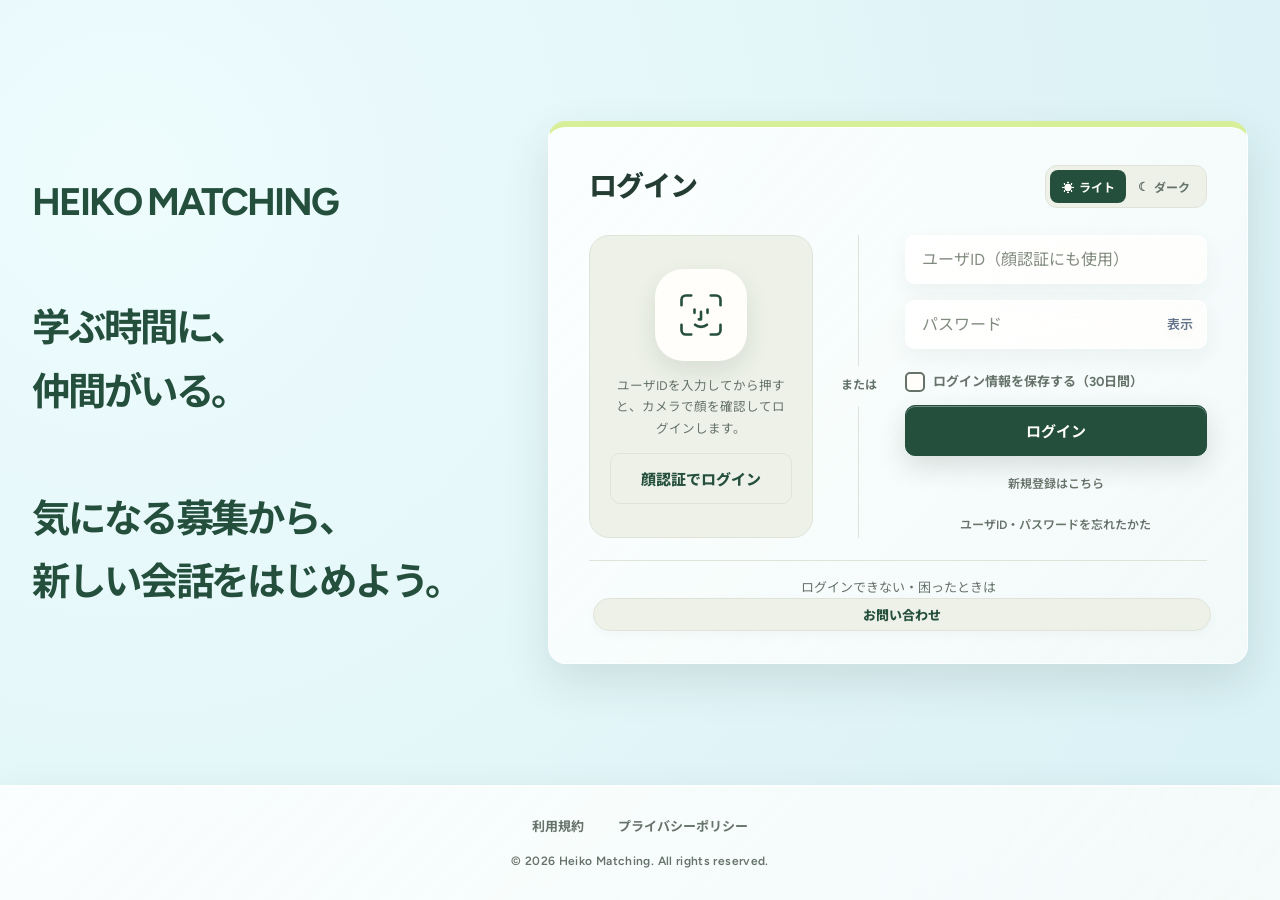
==== admin.html @ cdd0db45 "feat: チャットの返信機能、リアクションの分離、スマホのホーム2列表示" ====
<!DOCTYPE html>
<html lang="ja">

<head>
    <meta charset="UTF-8">
    <meta name="viewport" content="width=device-width, initial-scale=1.0">
    <title>管理者ダッシュボード - 平工マッチング</title>
    <link rel="icon" href="icon-192.png">
    <link rel="manifest" href="manifest.json">
    <meta name="theme-color" content="#254f3d">
    <link rel="apple-touch-icon" href="icon-192.png">

    <style>

        body {
            margin: 0;
            background: radial-gradient(circle at 10% 20%, rgba(238, 252, 253, 1) 0%, rgba(218, 241, 245, 1) 90%);
            font-family: -apple-system, BlinkMacSystemFont, "Segoe UI", Roboto, "Helvetica Neue", Arial, sans-serif;
            color: #1e293b;
            display: flex;
            flex-direction: column;
            min-height: 100vh;
            -webkit-font-smoothing: antialiased;
        }

        .navbar {
            background: rgba(255, 255, 255, 0.75);
            backdrop-filter: blur(20px);
            -webkit-backdrop-filter: blur(20px);
            padding: 14px 5%;
            display: flex;
            justify-content: space-between;
            align-items: center;
            border-bottom: 1px solid rgba(255, 255, 255, 0.6);
            box-shadow: 0 4px 30px rgba(0, 0, 0, 0.02);
            position: sticky;
            top: 0;
            z-index: 100;
        }

        .logo {
            font-size: 1.4rem;
            font-weight: 800;
            letter-spacing: -0.03em;
            background: linear-gradient(135deg, #1cbdc5 0%, #119299 100%);
            -webkit-background-clip: text;
            -webkit-text-fill-color: transparent;
            cursor: pointer;
        }

        .nav-links {
            display: flex;
            align-items: center;
            gap: 8px;
        }

        .nav-item {
            cursor: pointer;
            color: #64748b;
            font-weight: 700;
            font-size: 14px;
            padding: 8px 16px;
            text-decoration: none;
            border-radius: 8px;
            transition: all 0.2s ease;
            position: relative;
        }

        .nav-item:hover {
            background-color: rgba(28, 189, 197, 0.06);
            color: #1cbdc5;
        }

        .nav-item.active {
            color: #ef4444;
            background-color: rgba(239, 68, 68, 0.1);
        }

        .unread-badge {
            position: absolute;
            top: 2px;
            right: 4px;
            background: linear-gradient(135deg, #ef4444 0%, #dc2626 100%);
            color: #ffffff;
            font-size: 10px;
            font-weight: 800;
            padding: 2px 6px;
            border-radius: 10px;
            line-height: 1;
            box-shadow: 0 2px 6px rgba(239, 68, 68, 0.4);
            min-width: 14px;
            text-align: center;
            box-sizing: border-box;
        }

        .btn-logout {
            padding: 8px 16px;
            border-radius: 8px;
            border: none;
            background-color: #ef4444;
            color: #ffffff;
            font-weight: 700;
            font-size: 13px;
            cursor: pointer;
            box-shadow: 0 4px 12px rgba(239, 68, 68, 0.15);
            transition: all 0.2s;
        }

        .btn-logout:hover {
            opacity: 0.9;
            transform: translateY(-1px);
            box-shadow: 0 6px 16px rgba(239, 68, 68, 0.25);
        }

        .hamburger-btn {
            display: none;
            flex-direction: column;
            justify-content: space-between;
            width: 24px;
            height: 18px;
            background: transparent;
            border: none;
            cursor: pointer;
            padding: 0;
            z-index: 110;
        }

        .hamburger-btn span {
            width: 100%;
            height: 2.5px;
            background-color: #1e293b;
            border-radius: 3px;
            transition: all 0.3s cubic-bezier(0.25, 1, 0.5, 1);
        }


        .container {
            max-width: 1200px;
            margin: 30px auto;
            padding: 0 24px;
            flex: 1;
            width: 100%;
            box-sizing: border-box;
        }

        .page-title-bar {
            display: flex;
            justify-content: space-between;
            align-items: center;
            background: rgba(255, 255, 255, 0.8);
            backdrop-filter: blur(20px);
            -webkit-backdrop-filter: blur(20px);
            padding: 20px 28px;
            border-radius: 16px;
            box-shadow: 0 4px 20px rgba(0, 0, 0, 0.03);
            border: 1px solid rgba(255, 255, 255, 0.6);
            margin-bottom: 24px;
        }

        h1 {
            margin: 0;
            font-size: 1.4rem;
            color: #1e293b;
            font-weight: 800;
            display: flex;
            align-items: center;
            gap: 10px;
        }

        .btn-reload {
            background: linear-gradient(135deg, #1cbdc5 0%, #119299 100%);
            color: white;
            border: none;
            padding: 10px 20px;
            border-radius: 10px;
            font-weight: 700;
            font-size: 13.5px;
            cursor: pointer;
            transition: all 0.2s;
            box-shadow: 0 4px 12px rgba(28, 189, 197, 0.25);
        }

        .btn-reload:hover {
            transform: translateY(-1px);
            box-shadow: 0 6px 16px rgba(28, 189, 197, 0.35);
        }

        .btn-clear-chat {
            background: #fff1f2;
            color: #be123c;
            border: 1px solid #fda4af;
            padding: 10px 16px;
            border-radius: 10px;
            font-weight: 800;
            font-size: 13px;
            cursor: pointer;
            transition: all 0.2s;
        }

        .btn-clear-chat:hover {
            background: #be123c;
            color: #ffffff;
        }

        .online-summary {
            display: flex;
            align-items: center;
            gap: 10px;
            margin-left: auto;
            margin-right: 14px;
            padding: 9px 14px;
            border-radius: 12px;
            background: #ecfdf5;
            color: #166534;
        }

        .online-dot {
            width: 9px;
            height: 9px;
            border-radius: 50%;
            background: #22c55e;
            box-shadow: 0 0 0 4px rgba(34, 197, 94, 0.14);
        }

        .online-summary strong {
            font-size: 20px;
            line-height: 1;
        }

        .online-summary span {
            font-size: 12px;
            font-weight: 700;
        }

        .dashboard-grid {
            display: grid;
            grid-template-columns: 1fr 1fr;
            gap: 24px;
        }

        .panel {
            background: rgba(255, 255, 255, 0.85);
            backdrop-filter: blur(10px);
            -webkit-backdrop-filter: blur(10px);
            border-radius: 20px;
            padding: 28px;
            box-shadow: 0 10px 30px -4px rgba(0, 0, 0, 0.02);
            border: 1px solid rgba(255, 255, 255, 0.6);
            box-sizing: border-box;
        }

        .panel h2 {
            margin-top: 0;
            font-size: 1.15rem;
            font-weight: 800;
            border-bottom: 2px solid rgba(0, 0, 0, 0.05);
            padding-bottom: 12px;
            color: #1e293b;
        }

        table {
            width: 100%;
            border-collapse: collapse;
            margin-top: 12px;
            font-size: 13.5px;
        }

        th, td {
            padding: 12px 10px;
            text-align: left;
            border-bottom: 1px solid rgba(0, 0, 0, 0.05);
        }

        th {
            color: #64748b;
            font-weight: 700;
            background: rgba(248, 250, 252, 0.6);
        }

        .btn-action-delete {
            background: #ffe4e6;
            color: #e11d48;
            border: none;
            padding: 6px 12px;
            border-radius: 8px;
            font-weight: 700;
            cursor: pointer;
            transition: all 0.2s;
        }

        .btn-action-delete:hover { background: #fecdd3; }

        .btn-action-ban {
            background: #fef2f2;
            color: #dc2626;
            border: 1px solid #fca5a5;
            padding: 6px 12px;
            border-radius: 8px;
            font-weight: 700;
            cursor: pointer;
            transition: all 0.2s;
        }

        .btn-action-ban:hover { background: #dc2626; color: white; }

        .btn-action-unban {
            background: #ecfdf5;
            color: #059669;
            border: 1px solid #a7f3d0;
            padding: 6px 12px;
            border-radius: 8px;
            font-weight: 700;
            cursor: pointer;
            transition: all 0.2s;
        }

        .btn-action-unban:hover { background: #10b981; color: white; }

        .btn-action-reset {
            background: #eff6ff;
            color: #2563eb;
            border: 1px solid #bfdbfe;
            padding: 6px 12px;
            border-radius: 8px;
            font-weight: 700;
            cursor: pointer;
            transition: all 0.2s;
            margin-left: 6px;
        }

        .btn-action-reset:hover { background: #2563eb; color: white; }
        .btn-action-reset:disabled { opacity: 0.6; cursor: wait; }

        .temp-password-overlay {
            position: fixed;
            inset: 0;
            background: rgba(15, 23, 42, 0.55);
            display: none;
            align-items: center;
            justify-content: center;
            padding: 16px;
            z-index: 10000;
        }

        .temp-password-overlay.is-open { display: flex; }

        .temp-password-dialog {
            background: #fff;
            color: #1f2937;
            border-radius: 14px;
            padding: 22px;
            width: 100%;
            max-width: 420px;
            box-shadow: 0 20px 40px rgba(0, 0, 0, 0.25);
        }

        .temp-password-dialog h3 { margin: 0 0 10px; font-size: 18px; }
        .temp-password-dialog p { margin: 0 0 12px; font-size: 14px; line-height: 1.6; }

        .temp-password-value {
            display: block;
            font-family: ui-monospace, Menlo, Consolas, monospace;
            font-size: 22px;
            font-weight: 700;
            letter-spacing: 2px;
            text-align: center;
            background: #f1f5f9;
            border-radius: 10px;
            padding: 12px;
            margin: 0 0 12px;
            word-break: break-all;
            user-select: all;
        }

        .temp-password-note { font-size: 12px !important; color: #b45309; }

        .temp-password-actions { display: flex; gap: 8px; justify-content: flex-end; }

        .temp-password-actions button {
            border: 0;
            border-radius: 8px;
            padding: 8px 14px;
            font-weight: 700;
            cursor: pointer;
        }

        .temp-password-copy { background: #2563eb; color: #fff; }
        .temp-password-close { background: #e5e7eb; color: #1f2937; }

        .status-badge {
            display: inline-block;
            padding: 3px 8px;
            border-radius: 6px;
            font-size: 11px;
            font-weight: 700;
        }

        .badge-active { background: #dcfce7; color: #166534; }
        .badge-inactive { background: #fee2e2; color: #991b1b; }

        .footer {
            background-color: transparent;
            padding: 24px;
            margin-top: auto;
            width: 100%;
            box-sizing: border-box;
            text-align: center;
        }

        .copyright { color: #8e8e8e; font-size: 0.75rem; margin: 0; }

        @media screen and (max-width: 768px) {
            .dashboard-grid { grid-template-columns: 1fr; }
            .container { padding: 0 16px; margin: 16px auto; }
            .hamburger-btn { display: flex !important; }
            .page-title-bar { flex-wrap: wrap; gap: 12px; }
            .online-summary { order: 3; margin: 0; }

            .nav-links {
                position: fixed !important;
                top: 54px !important;
                left: 0 !important;
                width: 100% !important;
                background: rgba(255, 255, 255, 0.98) !important;
                box-shadow: 0 10px 30px rgba(0, 0, 0, 0.08) !important;
                flex-direction: column !important;
                padding: 24px 0 !important;
                gap: 8px !important;
                z-index: 99 !important;
                opacity: 0 !important;
                pointer-events: none !important;
                transform: translateY(-10px) !important;
                transition: transform 0.3s ease, opacity 0.3s ease !important;
            }

            .nav-links.open {
                opacity: 1 !important;
                pointer-events: auto !important;
                transform: translateY(0) !important;
            }

            .nav-item, .btn-logout {
                width: 80% !important;
                text-align: center !important;
            }

            .hamburger-btn.open span:nth-child(1) { transform: translateY(8px) rotate(45deg) !important; }
            .hamburger-btn.open span:nth-child(2) { opacity: 0 !important; transform: scale(0) !important; }
            .hamburger-btn.open span:nth-child(3) { transform: translateY(-8px) rotate(-45deg) !important; }
        }
    </style>
    <link rel="preconnect" href="https://fonts.googleapis.com">
    <link rel="preconnect" href="https://fonts.gstatic.com" crossorigin>
    <link rel="stylesheet" href="https://fonts.googleapis.com/css2?family=Figtree:wght@400..800&family=Noto+Sans+JP:wght@400..800&display=swap">
    <link rel="stylesheet" href="theme.css?v=20261127u">
    <style>
        /* 管理者ページのレイアウト（色は theme.css と既存の指定をそのまま使う） */
        [data-page="admin"] .container { max-width: 1120px; margin: 28px auto 8px; }

        [data-page="admin"] .page-title-bar {
            display: flex;
            align-items: flex-end;
            justify-content: space-between;
            flex-wrap: wrap;
            gap: 16px 24px;
            padding: 8px 0 24px;
            margin: 0;
            background: transparent;
            border: 0;
            border-radius: 0;
            box-shadow: none;
            backdrop-filter: none;
            -webkit-backdrop-filter: none;
        }

        [data-page="admin"] .page-title-text { display: flex; flex-direction: column; gap: 6px; min-width: 0; }
        [data-page="admin"] .page-title-bar h1 { font-size: 28px; line-height: 1.2; }
        [data-page="admin"] .page-subtitle { margin: 0; font-size: 13px; color: var(--ui-muted, #64748b); }

        [data-page="admin"] .page-actions {
            display: flex;
            align-items: center;
            flex-wrap: wrap;
            gap: 10px;
        }

        [data-page="admin"] .online-summary { margin: 0; padding: 8px 14px; }

        [data-page="admin"] .btn-clear-chat,
        [data-page="admin"] .btn-reload { white-space: nowrap; padding: 10px 16px; }

        [data-page="admin"] .danger-panel { border: 1px solid #fda4af !important; }
        [data-page="admin"] .danger-row {
            display: flex;
            align-items: center;
            justify-content: space-between;
            gap: 16px;
            padding-top: 14px;
        }
        [data-page="admin"] .danger-text strong { font-size: 14px; }
        [data-page="admin"] .danger-text p {
            margin: 4px 0 0;
            font-size: 12.5px;
            line-height: 1.7;
            color: var(--ui-muted, #64748b);
        }

        [data-page="admin"] .dashboard-grid { display: flex; flex-direction: column; gap: 20px; }

        [data-page="admin"] .panel { padding: 22px 24px; overflow: hidden; }

        [data-page="admin"] .panel-head {
            display: flex;
            align-items: flex-start;
            justify-content: space-between;
            gap: 12px;
            padding-bottom: 14px;
            margin-bottom: 4px;
            border-bottom: 1px solid var(--ui-line, rgba(0, 0, 0, 0.05));
        }

        [data-page="admin"] .panel-head h2 {
            margin: 0;
            padding: 0;
            border: 0;
            font-size: 1.1rem;
            line-height: 1.4;
            display: flex;
            align-items: center;
            gap: 8px;
        }

        [data-page="admin"] .panel-note { margin: 4px 0 0; font-size: 12.5px; color: var(--ui-muted, #64748b); }

        [data-page="admin"] .panel-count {
            flex-shrink: 0;
            padding: 4px 10px;
            border-radius: 999px;
            background: var(--ui-soft, #f1f5f9);
            color: var(--ui-muted, #64748b);
            font-size: 12px;
            font-weight: 700;
            white-space: nowrap;
        }

        [data-page="admin"] .table-wrap {
            overflow-x: auto;
            -webkit-overflow-scrolling: touch;
            margin: 0 -24px;
            padding: 0 24px;
        }

        [data-page="admin"] .panel table { margin-top: 0; min-width: 0; }
        [data-page="admin"] .table-users { min-width: 960px; }
        [data-page="admin"] .col-email { word-break: break-all; min-width: 180px; }
        [data-page="admin"] .col-email a { color: inherit; text-decoration: underline; text-decoration-color: var(--ui-line, #cbd5e1); }
        [data-page="admin"] .cell-muted { color: var(--ui-muted, #64748b); }
        [data-page="admin"] .badge-pending { background: #fef3c7; color: #92400e; }
        [data-page="admin"] .table-posts { min-width: 520px; }
        [data-page="admin"] .table-reports { min-width: 720px; }

        [data-page="admin"] th {
            padding: 10px 12px;
            font-size: 12px;
            letter-spacing: 0.02em;
            white-space: nowrap;
        }

        [data-page="admin"] th:first-child { border-top-left-radius: 8px; border-bottom-left-radius: 8px; }
        [data-page="admin"] th:last-child { border-top-right-radius: 8px; border-bottom-right-radius: 8px; }

        [data-page="admin"] td { padding: 12px; vertical-align: middle; line-height: 1.55; }
        [data-page="admin"] tbody tr:last-child td { border-bottom: 0; }

        [data-page="admin"] .col-nowrap { white-space: nowrap; }
        [data-page="admin"] .col-action { width: 1%; white-space: nowrap; }
        [data-page="admin"] .col-content { min-width: 240px; white-space: pre-wrap; word-break: break-word; }

        [data-page="admin"] .row-actions { display: flex; flex-wrap: nowrap; gap: 6px; }
        [data-page="admin"] .row-actions button,
        [data-page="admin"] .btn-action-delete { white-space: nowrap; font-size: 12.5px; }
        [data-page="admin"] .btn-action-reset { margin-left: 0; }
        [data-page="admin"] .row-actions .btn-action-ban,
        [data-page="admin"] .row-actions .btn-action-unban { min-width: 92px; text-align: center; }

        [data-page="admin"] .status-badge { white-space: nowrap; }

        [data-page="admin"] .cell-sub {
            display: block;
            margin-top: 2px;
            font-size: 12px;
            color: var(--ui-muted, #64748b);
        }

        [data-page="admin"] .empty-row td {
            padding: 28px 12px;
            text-align: center;
            color: var(--ui-muted, #64748b);
        }

        [data-page="admin"] .report-status-cell select {
            padding: 6px 28px 6px 10px;
            border-radius: 8px;
            border: 1px solid var(--ui-line, #e2e8f0);
            background-color: var(--ui-paper, #fff);
            color: inherit;
            font: inherit;
            font-size: 12.5px;
            font-weight: 700;
            cursor: pointer;
        }

        /* 学校行事 */
        [data-page="admin"] .se-upload { display: grid; gap: 12px; padding: 16px 0 6px; }
        [data-page="admin"] .se-file { display: flex; align-items: center; gap: 12px; padding: 16px; border: 2px dashed var(--ui-line, #cbd5e1); border-radius: 14px; cursor: pointer; transition: border-color .2s, background-color .2s; }
        [data-page="admin"] .se-file:hover, [data-page="admin"] .se-file.is-dragover { border-color: #1cbdc5; background: var(--ui-soft, #f1f5f9); }
        [data-page="admin"] .se-file input { position: absolute; width: 1px; height: 1px; opacity: 0; pointer-events: none; }
        [data-page="admin"] .se-file:focus-within { outline: 3px solid rgba(28, 189, 197, .45); outline-offset: 2px; }
        [data-page="admin"] .se-file-icon { font-size: 26px; }
        [data-page="admin"] .se-file strong { display: block; font-size: 14px; word-break: break-all; }
        [data-page="admin"] .se-file small { display: block; margin-top: 2px; font-size: 12px; color: var(--ui-muted, #64748b); }
        [data-page="admin"] .se-upload-actions, [data-page="admin"] .se-preview-actions { display: flex; flex-wrap: wrap; align-items: center; gap: 10px; }
        [data-page="admin"] .se-year { display: inline-flex; align-items: center; gap: 6px; font-size: 13px; font-weight: 700; }
        [data-page="admin"] .se-year select, [data-page="admin"] .table-school-events input, [data-page="admin"] .table-school-events select {
            padding: 7px 10px; border-radius: 8px; border: 1px solid var(--ui-line, #e2e8f0); background: var(--ui-paper, #fff); color: inherit; font: inherit; font-size: 13px;
        }
        [data-page="admin"] .table-school-events input[type="text"] { width: 100%; min-width: 200px; }
        [data-page="admin"] .table-school-events { min-width: 640px; }
        [data-page="admin"] .se-sub-button { padding: 9px 14px; border-radius: 10px; border: 1px solid var(--ui-line, #e2e8f0); background: var(--ui-paper, #fff); color: inherit; font: inherit; font-size: 13px; font-weight: 700; cursor: pointer; }
        [data-page="admin"] .se-sub-button:hover { border-color: #1cbdc5; }
        [data-page="admin"] .btn-reload:disabled { opacity: .5; cursor: not-allowed; box-shadow: none; }
        [data-page="admin"] .se-status { margin: 0; font-size: 13px; font-weight: 700; color: var(--ui-muted, #64748b); }
        [data-page="admin"] .se-status.is-error { color: #e11d48; }
        [data-page="admin"] .se-preview { margin-top: 12px; padding-top: 14px; border-top: 1px solid var(--ui-line, #e2e8f0); display: grid; gap: 12px; }
        [data-page="admin"] .se-preview-head { display: grid; gap: 4px; }
        [data-page="admin"] .se-preview-note { font-size: 12.5px; color: #b45309; font-weight: 700; }
        [data-page="admin"] .se-replace { display: inline-flex; align-items: center; gap: 6px; font-size: 13px; margin-right: auto; }
        [data-page="admin"] .se-registered { margin-top: 16px; }
        [data-page="admin"] .se-registered summary { cursor: pointer; font-weight: 700; font-size: 13.5px; padding: 8px 0; }
        [data-page="admin"] .se-calendar { display: flex; align-items: center; justify-content: space-between; gap: 12px; margin-top: 16px; padding: 14px 16px; border-radius: 14px; background: var(--ui-soft, #f1f5f9); flex-wrap: wrap; }
        [data-page="admin"] .se-calendar-text { display: grid; gap: 2px; font-size: 13px; }
        [data-page="admin"] .se-calendar-text span { color: var(--ui-muted, #64748b); font-size: 12.5px; }
        [data-page="admin"] .se-registered-actions { display: flex; align-items: center; gap: 10px; flex-wrap: wrap; margin-top: 12px; }
        [data-page="admin"] .se-row-warn td { background: rgba(245, 158, 11, .12); }
        [data-page="admin"] .se-warn-text { display: block; margin-top: 4px; font-size: 11.5px; font-weight: 800; color: #b45309; white-space: nowrap; }
        [data-page="admin"] .se-type { display: inline-block; padding: 2px 8px; border-radius: 999px; font-size: 11.5px; font-weight: 800; white-space: nowrap; background: var(--ui-soft, #f1f5f9); }

        @media screen and (max-width: 768px) {
            [data-page="admin"] .container { margin-top: 16px; }
            [data-page="admin"] .page-title-bar { align-items: stretch; padding-bottom: 18px; }
            [data-page="admin"] .page-title-bar h1 { font-size: 23px; }
            [data-page="admin"] .page-actions { width: 100%; }
            [data-page="admin"] .online-summary { order: 0; }
            [data-page="admin"] .page-actions .btn-reload { flex: 1 1 0; }
            [data-page="admin"] .danger-row { flex-direction: column; align-items: stretch; }
            [data-page="admin"] .page-actions .online-summary { flex: 1 1 100%; justify-content: center; }
            [data-page="admin"] .panel { padding: 18px 16px; }
            [data-page="admin"] .table-wrap { margin: 0 -16px; padding: 0 16px; }
        }
    </style>
    <script src="ui.js?v=20261127u"></script>
    <script src="online.js?v=20260917b" defer></script>
</head>

<body data-page="admin">

    <header class="navbar">
        <div class="logo" onclick="location.href='main.html'">平工マッチング</div>

        <button class="hamburger-btn" id="hud-menu-btn" type="button" onclick="toggleMenu()" aria-label="メニューを開く" aria-controls="nav-links" aria-expanded="false">
            <span></span>
            <span></span>
            <span></span>
        </button>

        <nav class="nav-links" id="nav-links">
            <a class="nav-item" href="main.html?guide=1">使い方</a>
            <a class="nav-item nav-external" href="https://docs.google.com/forms/d/e/1FAIpQLSft5k1kroOLIzgbv5YArbYzkpBQfPG4CWsJsqjOE9YvUSK3gA/viewform?usp=header" target="_blank" rel="noopener">意見箱<span class="sr-only">（Googleフォームが新しいタブで開きます）</span></a>
            <a class="nav-item" href="main.html?tab=recruit">募集投稿</a>
            <a class="nav-item" href="main.html?tab=search">ユーザーを探す</a>
            <a href="messages.html" class="nav-item">
                メッセージ
                <span id="unread-badge" class="unread-badge" style="display: none;">0</span>
            </a>
            <a class="nav-item" href="events.html">学校行事</a>
            <a href="ai-study.html" class="nav-item">AI学習相談</a>
            <a href="junior-meister.html" class="nav-item">JM計算</a>
            <a class="nav-item active" id="nav-admin-btn" href="admin.html" aria-current="page" style="color:#dc2626;">管理者</a>
            <a href="profile.html" class="nav-item">マイページ</a>
            <button type="button" class="btn-logout" onclick="logout(); return false;">ログアウト</button>
        </nav>
    </header>

    <main class="container">
        <div class="page-title-bar">
            <div class="page-title-text">
                <h1>🛡️ 管理者ダッシュボード</h1>
                <p class="page-subtitle">ユーザー・募集投稿・通報をまとめて管理できます</p>
            </div>
            <div class="page-actions">
                <div class="online-summary" aria-live="polite" title="90秒以内に操作した利用者を表示しています">
                    <span class="online-dot" aria-hidden="true"></span>
                    <span>オンライン</span>
                    <strong id="online-user-count">--</strong>
                    <span>人</span>
                </div>
                <button class="btn-reload" type="button" onclick="loadOverview()">データを更新</button>
            </div>
        </div>

        <div class="dashboard-grid">

            <section class="panel">
                <div class="panel-head">
                    <div>
                        <h2>👥 ユーザー管理</h2>
                        <p class="panel-note">ユーザーIDを押すと、そのユーザーとして代理ログインできます</p>
                    </div>
                    <span class="panel-count" id="user-count">--</span>
                </div>
                <div class="table-wrap">
                    <table class="table-users">
                        <thead>
                            <tr>
                                <th>ユーザーID</th>
                                <th>表示名</th>
                                <th>メールアドレス</th>
                                <th>学年</th>
                                <th>学科</th>
                                <th>認証状況</th>
                                <th class="col-action">操作</th>
                            </tr>
                        </thead>
                        <tbody id="user-table-body" data-skeleton="rows" data-count="4" data-columns="7"></tbody>
                    </table>
                </div>
            </section>


            <section class="panel">
                <div class="panel-head">
                    <div>
                        <h2>📢 募集投稿</h2>
                        <p class="panel-note">不適切な投稿は強制削除できます</p>
                    </div>
                    <span class="panel-count" id="post-count">--</span>
                </div>
                <div class="table-wrap">
                    <table class="table-posts">
                        <thead>
                            <tr>
                                <th>投稿者</th>
                                <th>内容</th>
                                <th class="col-action">操作</th>
                            </tr>
                        </thead>
                        <tbody id="post-table-body" data-skeleton="rows" data-count="3" data-columns="3"></tbody>
                    </table>
                </div>
            </section>


            <section class="panel">
                <div class="panel-head">
                    <div>
                        <h2>🚨 通報</h2>
                        <p class="panel-note">対応状況を変更すると、管理者メモを残せます</p>
                    </div>
                    <span class="panel-count" id="report-count">--</span>
                </div>
                <div class="table-wrap">
                    <table class="table-reports">
                        <thead>
                            <tr>
                                <th>日時</th>
                                <th>対象</th>
                                <th>理由</th>
                                <th>内容</th>
                                <th class="col-action">対応</th>
                            </tr>
                        </thead>
                        <tbody id="report-table-body" data-skeleton="rows" data-count="3" data-columns="5"></tbody>
                    </table>
                </div>
            </section>

            <section class="panel" aria-labelledby="contact-title">
                <div class="panel-head">
                    <div>
                        <h2 id="contact-title">✉️ お問い合わせ</h2>
                        <p class="panel-note">ログイン画面のお問い合わせフォームから届いた内容です。返信はメールアドレス宛にしてください。</p>
                    </div>
                    <span class="panel-count" id="contact-count">--</span>
                </div>
                <div class="table-wrap">
                    <table class="table-reports">
                        <thead>
                            <tr>
                                <th>日時</th>
                                <th>種類</th>
                                <th>送信者</th>
                                <th>内容</th>
                                <th class="col-action">対応</th>
                            </tr>
                        </thead>
                        <tbody id="contact-table-body" data-skeleton="rows" data-count="2" data-columns="5"></tbody>
                    </table>
                </div>
            </section>

            <section class="panel" aria-labelledby="school-events-title">
                <div class="panel-head">
                    <div>
                        <h2 id="school-events-title">📅 学校行事</h2>
                        <p class="panel-note">予定表のPDFや写真をAIで読み取り、内容を確認してから保存します。保存した行事は全員のカレンダーとホーム画面に表示されます。</p>
                    </div>
                    <span class="panel-count" id="school-event-count">--</span>
                </div>

                <div class="se-calendar" aria-live="polite">
                    <div class="se-calendar-text">
                        <strong>Googleカレンダーから自動取り込み</strong>
                        <span id="se-calendar-status">状態を確認中...</span>
                    </div>
                    <button class="se-sub-button" id="se-calendar-sync" type="button" onclick="syncSchoolCalendar()">今すぐ取り込む</button>
                </div>

                <div class="se-upload">
                    <label class="se-file" for="se-file-input">
                        <input id="se-file-input" type="file" accept="application/pdf,image/jpeg,image/png,image/webp,image/heic,image/heif">
                        <span class="se-file-icon" aria-hidden="true">📄</span>
                        <span><strong id="se-file-name">予定表のPDF・写真を選ぶ</strong><small>PDF・JPEG・PNG・WebP・HEIC（15MBまで）</small></span>
                    </label>
                    <div class="se-upload-actions">
                        <label class="se-year">年度
                            <select id="se-start-year"></select>
                        </label>
                        <button class="btn-reload" id="se-extract-button" type="button" onclick="extractSchoolEvents()" disabled>AIで読み取る</button>
                        <button class="se-sub-button" type="button" onclick="loadBundledSchoolEvents()">令和8年度の年間行事計画を読み込む</button>
                        <button class="se-sub-button" type="button" onclick="startManualSchoolEvents()">手入力で追加する</button>
                    </div>
                    <p class="se-status" id="se-status" aria-live="polite"></p>
                </div>

                <div class="se-preview" id="se-preview" hidden>
                    <div class="se-preview-head">
                        <strong>読み取り結果の確認 <span id="se-preview-count"></span></strong>
                        <span class="se-preview-note">AIは読み間違えることがあります。日付と行事名を元の予定表と見比べてから保存してください。</span>
                    </div>
                    <div class="table-wrap">
                        <table class="table-school-events">
                            <thead>
                                <tr><th>開始日</th><th>終了日（期間のとき）</th><th>行事名</th><th>種類</th><th class="col-action">操作</th></tr>
                            </thead>
                            <tbody id="se-preview-body"></tbody>
                        </table>
                    </div>
                    <div class="se-preview-actions">
                        <button class="se-sub-button" type="button" onclick="addSchoolEventRow()">＋ 行を追加</button>
                        <label class="se-replace"><input type="checkbox" id="se-replace" checked> <span id="se-replace-label">この期間に登録済みの行事を置き換える</span></label>
                        <button class="se-sub-button" type="button" onclick="cancelSchoolEventPreview()">やめる</button>
                        <button class="btn-reload" id="se-save-button" type="button" onclick="saveSchoolEvents()">確認して保存する</button>
                    </div>
                </div>

                <details class="se-registered" id="se-registered">
                    <summary>登録済みの行事を見る</summary>
                    <div class="table-wrap">
                        <table class="table-school-events">
                            <thead><tr><th>日付</th><th>行事名</th><th>種類</th><th>取得元</th><th class="col-action">操作</th></tr></thead>
                            <tbody id="se-registered-body" data-skeleton="rows" data-count="3" data-columns="5"></tbody>
                        </table>
                    </div>
                    <div class="se-registered-actions">
                        <button class="btn-action-delete" type="button" onclick="deleteAdminSchoolEvents()">管理者が登録した行事をすべて削除</button>
                        <span class="panel-note">PDFや手入力で登録した行事だけを消します。Googleカレンダーから取り込んだ行事は残ります。</span>
                    </div>
                </details>
            </section>

            <!-- 取り返しのつかない操作は、日常的に押すボタンと離してページの最後に置く -->
            <section class="panel danger-panel" aria-labelledby="danger-title">
                <div class="panel-head">
                    <div>
                        <h2 id="danger-title">⚠️ 危険な操作</h2>
                        <p class="panel-note">ここにある操作は元に戻せません。実行前に内容をよく確認してください。</p>
                    </div>
                </div>
                <div class="danger-row">
                    <div class="danger-text">
                        <strong>全チャット履歴を消去</strong>
                        <p>全ユーザーのチャット本体・非表示履歴・Firebase のチャットデータを削除します。chat-copy シートのバックアップは残ります。</p>
                    </div>
                    <button class="btn-clear-chat" type="button" onclick="clearAllChatHistory()">全チャット履歴を消去</button>
                </div>
            </section>
        </div>
    </main>

    <footer class="footer">
        <div class="footer-container">
            <div class="footer-links">
                <a href="terms.html">利用規約</a>
                <a href="privacy.html">プライバシーポリシー</a>
            </div>
            <p class="copyright">&copy; 2026 Heiko Matching. All rights reserved.</p>
        </div>
    </footer>

    <script>
        const GAS_URL = "https://script.google.com/macros/s/AKfycbyQgkizdGw9MiZjxtlxAHpfMXw5ehLfj9HkzDcR9YLRo1Cm11kfEp4cWYqnNBdDR96w/exec";
        const ADMIN_ID = "admin";

        const currentEmail = localStorage.getItem("userEmail");
        const currentUserId = localStorage.getItem("userId") || currentEmail;
        const isImpersonating = localStorage.getItem("isImpersonating");
        let adminToken = localStorage.getItem("adminToken") || "";
        const sessionToken = localStorage.getItem("sessionToken") || "";
        let overviewLoading = false;
        let adminAccessDenied = false;
        let reportsRequest = null;
        let unreadPollTimer = null;
        let overviewPollTimer = null;

        async function postGas(payload, timeoutMs = 12000) {
            const controller = new AbortController();
            const timeoutId = setTimeout(() => controller.abort(), timeoutMs);
            try {
                const res = await fetch(GAS_URL, {
                    method: "POST",
                    body: JSON.stringify(payload),
                    signal: controller.signal
                });
                if (!res.ok) throw new Error(`HTTP ${res.status}`);
                const result = await res.json();
                if (payload.adminToken && payload.mode !== "refreshAdminToken" && result.status === "error" && /管理者権限がありません/.test(String(result.message || "")) && sessionToken) {
                    const renewed = await postGas({ mode: "refreshAdminToken", userId: currentUserId, sessionToken: sessionToken }, timeoutMs);
                    if (renewed.status === "success" && renewed.message && renewed.message.adminToken) {
                        adminToken = renewed.message.adminToken;
                        localStorage.setItem("adminToken", adminToken);
                        return await postGas({ ...payload, adminToken: adminToken }, timeoutMs);
                    }
                }
                return result;
            } finally {
                clearTimeout(timeoutId);
            }
        }

        if (isImpersonating === "true") {
            localStorage.setItem("userEmail", ADMIN_ID);
            localStorage.setItem("userId", ADMIN_ID);
            localStorage.setItem("userName", "管理者");
            localStorage.setItem("sessionToken", localStorage.getItem("adminSessionToken") || "");
            localStorage.removeItem("adminSessionToken");
            localStorage.removeItem("isImpersonating");
        }
        if ((currentUserId !== ADMIN_ID && currentEmail !== ADMIN_ID && isImpersonating !== "true") || !adminToken) {
            adminAccessDenied = true;
            alert("管理者権限が必要です。");
            window.location.replace(currentEmail ? "main.html" : "index.html");
        }

        function toggleMenu() {
            document.getElementById("hud-menu-btn").classList.toggle("open");
            document.getElementById("nav-links").classList.toggle("open");
        }

        // 未読の数と新着の知らせは notify.js がまとめて行う
        async function updateUnreadBadge() {
            if (window.HeikoNotify) await window.HeikoNotify.refresh();
        }

        async function loadOverview(silent = false) {
            if (overviewLoading) return;
            overviewLoading = true;

            const userBody = document.getElementById("user-table-body");
            const postBody = document.getElementById("post-table-body");

            if (!silent) {
                userBody.innerHTML = heikoSkeleton.rows(4, 7);
                postBody.innerHTML = heikoSkeleton.rows(3, 3);
            }

            try {
                const result = await postGas({ mode: "adminGetOverview", adminId: ADMIN_ID, adminToken: adminToken });
                if (result.status === "success") {
                    renderUsers(result.message.users);
                    renderPosts(result.message.posts);
                    updateOnlineCount(result.message.onlineCount);
                    await loadReports(silent);
                    loadContacts();
                } else if (!silent) {
                    alert("取得失敗: " + result.message);
                }
            } catch (e) {
                if (!silent) alert("通信エラーが発生しました");
            } finally {
                overviewLoading = false;
            }
        }

        function updateOnlineCount(count) {
            const countEl = document.getElementById("online-user-count");
            if (countEl) countEl.innerText = Number.isFinite(Number(count)) ? Number(count) : 0;
        }

        function renderUsers(users) {
            const userBody = document.getElementById("user-table-body");
            userBody.innerHTML = "";

            setPanelCount("user-count", `${users.length}人`);
            if (users.length === 0) {
                userBody.innerHTML = `<tr class="empty-row"><td colspan="7">ユーザーがいません</td></tr>`;
                return;
            }

            users.forEach(u => {
                const tr = document.createElement("tr");
                const idCell = document.createElement("td");
                idCell.className = "col-nowrap";
                const idButton = document.createElement("button");
                idButton.type = "button";
                idButton.style.cssText = "border:0;background:none;padding:0;color:#1cbdc5;cursor:pointer;text-decoration:underline;font:inherit;font-weight:700;";
                idButton.title = "このユーザーとして代理ログインする";
                idButton.textContent = `${u.userId} 🔗`;
                idButton.addEventListener("click", () => impersonateUser(u.userId, u.name));
                idCell.appendChild(idButton);

                const nameCell = document.createElement("td");
                nameCell.className = "col-nowrap";
                nameCell.textContent = u.name;

                const emailCell = document.createElement("td");
                emailCell.className = "col-email";
                if (u.email) {
                    const mail = document.createElement("a");
                    mail.href = `mailto:${u.email}`;
                    mail.textContent = u.email;
                    emailCell.appendChild(mail);
                } else {
                    emailCell.textContent = "未登録";
                    emailCell.classList.add("cell-muted");
                }

                const gradeCell = document.createElement("td");
                gradeCell.className = "col-nowrap" + (u.grade ? "" : " cell-muted");
                gradeCell.textContent = u.grade || "未設定";

                const deptCell = document.createElement("td");
                deptCell.className = "col-nowrap" + (u.dept ? "" : " cell-muted");
                deptCell.textContent = u.dept || "未設定";

                // 認証済み／メール認証待ち／凍結（BAN）を分けて表示する
                const statusCell = document.createElement("td");
                statusCell.className = "col-nowrap";
                const statusBadge = document.createElement("span");
                const statusLabel = u.isVerified ? "認証済み" : (u.verificationPending ? "メール未認証" : "凍結中");
                statusBadge.className = `status-badge ${u.isVerified ? "badge-active" : (u.verificationPending ? "badge-pending" : "badge-inactive")}`;
                statusBadge.textContent = statusLabel;
                statusCell.appendChild(statusBadge);

                const actionCell = document.createElement("td");
                actionCell.className = "col-action";
                if (u.userId === ADMIN_ID) {
                    actionCell.textContent = "-";
                } else {
                    const actionButton = document.createElement("button");
                    actionButton.className = u.isVerified ? "btn-action-ban" : "btn-action-unban";
                    actionButton.textContent = u.isVerified ? "BAN (凍結)" : "BAN 解除";
                    actionButton.addEventListener("click", () => toggleBanUser(u.userId, u.isVerified));
                    const resetButton = document.createElement("button");
                    resetButton.type = "button";
                    resetButton.className = "btn-action-reset";
                    resetButton.textContent = "パスワード再設定";
                    resetButton.addEventListener("click", () => resetUserPassword(u.userId, resetButton));
                    const actions = document.createElement("div");
                    actions.className = "row-actions";
                    actions.append(actionButton, resetButton);
                    actionCell.appendChild(actions);
                }

                tr.append(idCell, nameCell, emailCell, gradeCell, deptCell, statusCell, actionCell);
                userBody.appendChild(tr);
            });
        }

        async function impersonateUser(targetUserId, targetUserName) {
            if (!confirm(`ユーザー [ ${targetUserId} (${targetUserName}) ] として代理ログインしますか？`)) return;

            try {
                const result = await postGas({ mode: "getUserProfile", userId: targetUserId, adminId: ADMIN_ID, adminToken: adminToken });
                if (result.status !== "success" || !result.message) {
                    alert("ユーザー情報を取得できませんでした。");
                    return;
                }

                const profile = result.message;
                localStorage.setItem("adminSessionToken", localStorage.getItem("sessionToken") || "");
                localStorage.setItem("userEmail", targetUserId);
                localStorage.setItem("userId", targetUserId);
                localStorage.setItem("userName", String(profile.name || targetUserName || targetUserId));
                localStorage.setItem("profileImage", String(profile.profileImage || ""));
                localStorage.setItem("sessionToken", String(profile.sessionToken || ""));
                localStorage.setItem("isImpersonating", "true");
                window.location.href = "main.html";
            } catch (error) {
                alert("ユーザー情報の取得中に通信エラーが発生しました。");
            }
        }

        function setPanelCount(id, text) {
            const el = document.getElementById(id);
            if (el) el.textContent = text;
        }

        function renderPosts(posts) {
            const postBody = document.getElementById("post-table-body");
            postBody.innerHTML = "";

            setPanelCount("post-count", `${posts.length}件`);
            if (posts.length === 0) {
                postBody.innerHTML = `<tr class="empty-row"><td colspan="3">募集はありません</td></tr>`;
                return;
            }

            posts.forEach(p => {
                const tr = document.createElement("tr");
                const userCell = document.createElement("td");
                userCell.className = "col-nowrap";
                const name = document.createElement("strong");
                name.textContent = p.name;
                const email = document.createElement("span");
                email.className = "cell-sub";
                email.textContent = p.email;
                userCell.append(name, email);

                const contentCell = document.createElement("td");
                contentCell.className = "col-content";
                contentCell.textContent = p.content;

                const actionCell = document.createElement("td");
                actionCell.className = "col-action";
                const deleteButton = document.createElement("button");
                deleteButton.className = "btn-action-delete";
                deleteButton.textContent = "強制削除";
                deleteButton.addEventListener("click", () => deletePost(p.email));
                actionCell.appendChild(deleteButton);

                tr.append(userCell, contentCell, actionCell);
                postBody.appendChild(tr);
            });
        }

        function escapeHtml(value) {
            return String(value ?? "")
                .replace(/&/g, "&amp;")
                .replace(/</g, "&lt;")
                .replace(/>/g, "&gt;")
                .replace(/"/g, "&quot;")
                .replace(/'/g, "&#039;");
        }

        // ===== お問い合わせ =====
        async function loadContacts() {
            const body = document.getElementById("contact-table-body");
            if (!body) return;
            try {
                const result = await postGas({ mode: "adminGetContacts", adminId: ADMIN_ID, adminToken: adminToken });
                if (result.status !== "success") { body.innerHTML = `<tr class="empty-row"><td colspan="5">取得失敗（GASを新しいバージョンでデプロイしてください）</td></tr>`; return; }
                const contacts = result.message || [];
                const open = contacts.filter(c => c.status !== "対応済み").length;
                setPanelCount("contact-count", contacts.length ? `未対応 ${open}件 / 全${contacts.length}件` : "0件");
                if (!contacts.length) { body.innerHTML = `<tr class="empty-row"><td colspan="5">お問い合わせはありません</td></tr>`; return; }
                body.innerHTML = "";
                contacts.slice().reverse().forEach(c => {
                    const tr = document.createElement("tr");
                    const mail = encodeURIComponent(c.email);
                    tr.innerHTML = `
                        <td class="col-nowrap">${escapeHtml(c.receivedAt)}</td>
                        <td class="col-nowrap">${escapeHtml(c.category)}</td>
                        <td class="col-nowrap">${escapeHtml(c.name)}<span class="cell-sub"><a href="mailto:${mail}">${escapeHtml(c.email)}</a></span>${c.userId ? `<span class="cell-sub">ID: ${escapeHtml(c.userId)}</span>` : ""}</td>
                        <td class="col-content" style="white-space:pre-wrap;">${escapeHtml(c.message)}${c.adminMemo ? `<span class="cell-sub">メモ：${escapeHtml(c.adminMemo)}</span>` : ""}</td>
                        <td class="col-action"></td>`;
                    const select = document.createElement("select");
                    ["未対応", "対応中", "対応済み"].forEach(status => {
                        const option = document.createElement("option");
                        option.value = option.textContent = status;
                        option.selected = c.status === status;
                        select.appendChild(option);
                    });
                    select.addEventListener("change", async () => {
                        const adminMemo = prompt("管理者メモを入力してください（任意）", c.adminMemo || "");
                        if (adminMemo === null) { select.value = c.status; return; }
                        const res = await postGas({ mode: "adminUpdateContactStatus", adminId: ADMIN_ID, adminToken: adminToken, contactId: c.contactId, status: select.value, adminMemo });
                        if (res.status === "success") loadContacts(); else alert("更新に失敗しました: " + res.message);
                    });
                    tr.querySelector(".col-action").appendChild(select);
                    body.appendChild(tr);
                });
            } catch (e) {
                body.innerHTML = `<tr class="empty-row"><td colspan="5">通信エラー</td></tr>`;
            }
        }

        async function loadReports(silent = false) {
            if (reportsRequest) return reportsRequest;
            reportsRequest = loadReportsOnce(silent);
            try {
                return await reportsRequest;
            } finally {
                reportsRequest = null;
            }
        }

        async function loadReportsOnce(silent = false) {
            const body = document.getElementById("report-table-body");
            if (!body) return;

            if (!silent) {
                body.innerHTML = heikoSkeleton.rows(3, 5);
            }

            try {
                const result = await postGas({ mode: "getReports", adminId: ADMIN_ID, adminToken: adminToken });

                if (result.status === "success") {
                    renderReports(result.message);
                } else {
                    body.innerHTML = `<tr class="empty-row"><td colspan="5">取得失敗</td></tr>`;
                }
            } catch (e) {
                body.innerHTML = `<tr class="empty-row"><td colspan="5">通信エラー</td></tr>`;
            }
        }

        function renderReports(reports) {
            const body = document.getElementById("report-table-body");
            body.innerHTML = "";

            const openCount = (reports || []).filter(report => report.status === "未対応" || report.status === "確認中" || !report.status).length;
            setPanelCount("report-count", reports && reports.length ? `未対応 ${openCount}件 / 全${reports.length}件` : "0件");
            if (!reports || reports.length === 0) {
                body.innerHTML = `<tr class="empty-row"><td colspan="5">通報はありません</td></tr>`;
                return;
            }

            reports.slice().reverse().forEach(report => {
                const tr = document.createElement("tr");
                const statuses = ["未対応", "確認中", "対応済み", "却下"];
                tr.innerHTML = `
                    <td class="col-nowrap">${escapeHtml(report.reportedAt)}</td>
                    <td class="col-nowrap">${escapeHtml(report.targetUserId)}<span class="cell-sub">${escapeHtml(report.targetType)}</span></td>
                    <td class="col-nowrap">${escapeHtml(report.reason)}</td>
                    <td class="col-content">${escapeHtml(report.targetContent || report.detail || "—")}</td>
                    <td class="report-status-cell col-action"></td>
                `;

                const select = document.createElement("select");
                statuses.forEach(status => {
                    const option = document.createElement("option");
                    option.value = status;
                    option.textContent = status;
                    option.selected = report.status === status;
                    select.appendChild(option);
                });
                select.addEventListener("change", () => updateReportStatus(String(report.reportId || ""), select.value));
                tr.querySelector(".report-status-cell").appendChild(select);

                body.appendChild(tr);
            });
        }

        async function updateReportStatus(reportId, status) {
            const adminMemo = prompt("管理者メモを入力してください（任意）") || "";

            try {
                const result = await postGas({
                    mode: "updateReportStatus",
                    adminId: ADMIN_ID,
                    adminToken: adminToken,
                    reportId: reportId,
                    status: status,
                    adminMemo: adminMemo
                });

                if (result.status === "success") {
                    loadReports();
                } else {
                    alert("通報の更新に失敗しました: " + result.message);
                }
            } catch (e) {
                alert("通信エラーが発生しました。");
            }
        }

        async function deletePost(targetEmail) {
            if (!confirm("この投稿を強制削除しますか？")) return;

            try {
                const result = await postGas({ mode: "adminDeletePost", adminId: ADMIN_ID, adminToken: adminToken, targetEmail: targetEmail });
                if (result.status === "success") {
                    alert("投稿を削除しました");
                    loadOverview();
                } else {
                    alert("削除失敗: " + result.message);
                }
            } catch (e) {
                alert("通信エラーが発生しました");
            }
        }

        async function clearAllChatHistory() {
            const firstConfirmed = confirm("全チャット履歴を消去しますか？\n\nchat-copyは残りますが、チャット本体・非表示履歴・iOS版Firebaseデータを消去します。\nこの操作は元に戻せません。");
            if (!firstConfirmed) return;

            const confirmationText = prompt("誤操作防止のため、確認欄に「全削除」と入力してください。");
            if (confirmationText !== "全削除") {
                alert("確認文字が一致しないため、消去を中止しました。");
                return;
            }

            try {
                const result = await postGas({ mode: "adminClearChatHistory", adminId: ADMIN_ID, adminToken: adminToken });
                if (result.status === "success") {
                    const data = result.message || {};
                    alert("全チャット履歴を消去しました。\n\nchat-copyは保持されています。\nチャット: " + (data.chatRows || 0) + "件\n非表示履歴: " + (data.hiddenChatRows || 0) + "件");
                } else {
                    alert("消去失敗: " + result.message);
                }
            } catch (e) {
                alert("通信エラーが発生したため、消去できませんでした。");
            }
        }

        async function toggleBanUser(targetUserId, isCurrentVerified) {
            const actionName = isCurrentVerified ? "凍結（BAN）" : "BAN解除";
            const confirmMsg = isCurrentVerified
                ? `ユーザー [ ${targetUserId} ] を凍結（BAN）しますか？\n※ログイン不可になり、該当ユーザーの募集も削除されます。`
                : `ユーザー [ ${targetUserId} ] のBANを解除しますか？\n※正常にログインできるようになります。`;

            if (!confirm(confirmMsg)) return;

            try {
                const result = await postGas({ mode: "adminBanUser", adminId: ADMIN_ID, adminToken: adminToken, targetUserId: targetUserId });
                if (result.status === "success") {
                    alert(`ユーザーの${actionName}が完了しました`);
                    loadOverview();
                } else {
                    alert("処理失敗: " + result.message);
                }
            } catch (e) {
                alert("通信エラーが発生しました");
            }
        }

        async function resetUserPassword(targetUserId, button) {
            if (!confirm(`ユーザー [ ${targetUserId} ] のパスワードを仮パスワードに再設定しますか？\n※今のパスワードは使えなくなり、ログイン中の端末もログアウトされます。`)) return;

            if (button) button.disabled = true;
            try {
                const result = await postGas({ mode: "adminResetPassword", adminId: ADMIN_ID, adminToken: adminToken, targetUserId: targetUserId });
                if (result.status === "success" && result.message && result.message.temporaryPassword) {
                    showTemporaryPassword(result.message.userId || targetUserId, result.message.temporaryPassword);
                } else {
                    alert("処理失敗: " + (typeof result.message === "string" ? result.message : "パスワードを再設定できませんでした"));
                }
            } catch (e) {
                alert("通信エラーが発生しました。パスワードが再設定されたか分からないため、もう一度実行してください。");
            } finally {
                if (button) button.disabled = false;
            }
        }

        function showTemporaryPassword(targetUserId, temporaryPassword) {
            const overlay = document.getElementById("temp-password-overlay");
            // body に transform が付くと position:fixed が画面基準にならないため、html 直下に移す
            if (overlay.parentElement !== document.documentElement) document.documentElement.appendChild(overlay);
            document.getElementById("temp-password-user").textContent = targetUserId;
            document.getElementById("temp-password-value").textContent = temporaryPassword;
            const copyButton = document.getElementById("temp-password-copy");
            copyButton.textContent = "コピー";
            overlay.classList.add("is-open");
        }

        function closeTemporaryPassword() {
            const overlay = document.getElementById("temp-password-overlay");
            overlay.classList.remove("is-open");
            // 閉じたら画面からも消す
            document.getElementById("temp-password-value").textContent = "";
        }

        async function copyTemporaryPassword() {
            const value = document.getElementById("temp-password-value").textContent;
            const copyButton = document.getElementById("temp-password-copy");
            try {
                await navigator.clipboard.writeText(value);
                copyButton.textContent = "コピーしました";
            } catch (e) {
                const range = document.createRange();
                range.selectNodeContents(document.getElementById("temp-password-value"));
                const selection = window.getSelection();
                selection.removeAllRanges();
                selection.addRange(range);
                copyButton.textContent = "選択しました";
            }
        }

        function logout() {
            clearHeikoSession();
            window.location.href = "index.html";
        }

        function startAdminPolling() {
            if (!unreadPollTimer) {
                unreadPollTimer = setInterval(() => {
                    if (document.visibilityState === "visible") updateUnreadBadge();
                }, 20000);
            }
            if (!overviewPollTimer) {
                overviewPollTimer = setInterval(() => {
                    if (document.visibilityState === "visible") loadOverview(true);
                }, 30000);
            }
        }

        function stopAdminPolling() {
            clearInterval(unreadPollTimer);
            clearInterval(overviewPollTimer);
            unreadPollTimer = null;
            overviewPollTimer = null;
        }

        document.addEventListener("visibilitychange", () => {
            if (document.visibilityState === "visible" && !adminAccessDenied) {
                loadOverview(true);
                updateUnreadBadge();
                startAdminPolling();
            } else {
                stopAdminPolling();
            }
        });
        window.addEventListener("pagehide", stopAdminPolling);

        // 画像や外部ファイルの読み込み完了（load）を待たず、HTML の準備ができた時点でデータ取得を始める
        // ===== 学校行事 =====
        const SCHOOL_EVENT_TYPE_LABELS = { event: "行事", exam: "考査", license: "検定・試験", holiday: "休日", closed: "閉庁日" };
        let schoolEventFile = null;
        let schoolEventPreview = [];

        function setSchoolEventStatus(message, isError = false) {
            const el = document.getElementById("se-status");
            el.textContent = message;
            el.classList.toggle("is-error", isError);
        }

        function setupSchoolEventUpload() {
            const yearSelect = document.getElementById("se-start-year");
            const now = new Date();
            const current = now.getMonth() >= 3 ? now.getFullYear() : now.getFullYear() - 1;
            yearSelect.innerHTML = [current - 1, current, current + 1].map(year =>
                `<option value="${year}"${year === current ? " selected" : ""}>${year}年度（令和${year - 2018}年度）</option>`).join("");

            const input = document.getElementById("se-file-input");
            const label = input.closest(".se-file");
            input.addEventListener("change", () => chooseSchoolEventFile(input.files && input.files[0]));
            ["dragenter", "dragover"].forEach(type => label.addEventListener(type, event => { event.preventDefault(); label.classList.add("is-dragover"); }));
            ["dragleave", "drop"].forEach(type => label.addEventListener(type, () => label.classList.remove("is-dragover")));
            label.addEventListener("drop", event => {
                event.preventDefault();
                chooseSchoolEventFile(event.dataTransfer && event.dataTransfer.files && event.dataTransfer.files[0]);
            });
        }

        function chooseSchoolEventFile(file) {
            const allowed = ["application/pdf", "image/jpeg", "image/png", "image/webp", "image/heic", "image/heif"];
            if (!file) return;
            if (!allowed.includes(file.type)) { setSchoolEventStatus("PDF・JPEG・PNG・WebP・HEICのファイルを選んでください", true); return; }
            if (file.size > 15 * 1024 * 1024) { setSchoolEventStatus("ファイルが大きすぎます（15MBまで）", true); return; }
            schoolEventFile = file;
            document.getElementById("se-file-name").textContent = file.name;
            document.getElementById("se-extract-button").disabled = false;
            setSchoolEventStatus("「AIで読み取る」を押すと、行事の一覧を作ります");
        }

        // 写真は大きすぎると送信に時間がかかるので、長い辺を2400pxまで縮めてから送る（PDFとHEICはそのまま）
        async function readSchoolEventFile(file) {
            if (["image/jpeg", "image/png", "image/webp"].includes(file.type)) {
                try {
                    const bitmap = await createImageBitmap(file);
                    const scale = Math.min(1, 2400 / Math.max(bitmap.width, bitmap.height));
                    const canvas = document.createElement("canvas");
                    canvas.width = Math.round(bitmap.width * scale);
                    canvas.height = Math.round(bitmap.height * scale);
                    canvas.getContext("2d").drawImage(bitmap, 0, 0, canvas.width, canvas.height);
                    return { mimeType: "image/jpeg", data: canvas.toDataURL("image/jpeg", 0.9).split(",")[1] };
                } catch (error) { /* 縮小できないときは元のファイルを送る */ }
            }
            const dataUrl = await new Promise((resolve, reject) => {
                const reader = new FileReader();
                reader.onload = () => resolve(reader.result);
                reader.onerror = () => reject(reader.error);
                reader.readAsDataURL(file);
            });
            return { mimeType: file.type, data: String(dataUrl).split(",")[1] || "" };
        }

        async function extractSchoolEvents() {
            if (!schoolEventFile) return;
            const button = document.getElementById("se-extract-button");
            button.disabled = true;
            button.textContent = "読み取り中...";
            setSchoolEventStatus("AIが予定表を読み取っています。1分ほどかかることがあります");
            try {
                const file = await readSchoolEventFile(schoolEventFile);
                const result = await postGas({
                    mode: "adminExtractSchoolEvents", adminId: ADMIN_ID, adminToken: adminToken,
                    mimeType: file.mimeType, fileBase64: file.data, startYear: Number(document.getElementById("se-start-year").value)
                }, 180000);
                if (result.status !== "success" || !result.message || !Array.isArray(result.message.events)) {
                    setSchoolEventStatus(result.message || "読み取りに失敗しました", true);
                    return;
                }
                showSchoolEventPreview(result.message.events);
                const mismatches = result.message.events.filter(event => event.weekdayMismatch).length;
                setSchoolEventStatus(`${result.message.events.length}件の行事を読み取りました。内容を確認してください` + (mismatches ? `（曜日が予定表と合わない行が${mismatches}件あります。⚠の行の日付を確認してください）` : ""), mismatches > 0);
            } catch (error) {
                setSchoolEventStatus(error && error.name === "AbortError" ? "時間がかかりすぎたため中断しました。ファイルを小さくしてお試しください" : "通信エラーが発生しました", true);
            } finally {
                button.disabled = false;
                button.textContent = "AIで読み取る";
            }
        }

        async function loadBundledSchoolEvents() {
            try {
                const res = await fetch("school-events-r8.json", { cache: "no-store" });
                const data = await res.json();
                showSchoolEventPreview(data.events || []);
                setSchoolEventStatus(`${data.source}から${(data.events || []).length}件を読み込みました。内容を確認して保存してください`);
            } catch (error) {
                setSchoolEventStatus("同梱の行事データを読み込めませんでした", true);
            }
        }

        // replace: 「この期間に登録済みの行事を置き換える」の初期状態。予定表の取り込みは置き換え、手入力は追加だけにする
        function showSchoolEventPreview(events, { replace = true } = {}) {
            schoolEventPreview = events.map(event => ({ date: event.date || "", endDate: event.endDate || "", title: event.title || "", type: SCHOOL_EVENT_TYPE_LABELS[event.type] ? event.type : "event", weekdayMismatch: Boolean(event.weekdayMismatch) }));
            document.getElementById("se-replace").checked = replace;
            renderSchoolEventPreview();
            const preview = document.getElementById("se-preview");
            preview.hidden = false;
            preview.scrollIntoView({ behavior: "smooth", block: "start" });
        }

        function renderSchoolEventPreview() {
            const body = document.getElementById("se-preview-body");
            document.getElementById("se-preview-count").textContent = `（${schoolEventPreview.length}件）`;
            body.innerHTML = schoolEventPreview.length ? schoolEventPreview.map((event, index) => `
                <tr data-index="${index}"${event.weekdayMismatch ? ' class="se-row-warn"' : ""}>
                    <td><input type="date" data-field="date" value="${escapeHtml(event.date)}" aria-label="開始日">${event.weekdayMismatch ? '<span class="se-warn-text">⚠ 曜日が予定表と合いません</span>' : ""}</td>
                    <td><input type="date" data-field="endDate" value="${escapeHtml(event.endDate)}" aria-label="終了日"></td>
                    <td><input type="text" data-field="title" maxlength="100" value="${escapeHtml(event.title)}" aria-label="行事名"></td>
                    <td><select data-field="type" aria-label="種類">${Object.entries(SCHOOL_EVENT_TYPE_LABELS).map(([value, label]) => `<option value="${value}"${value === event.type ? " selected" : ""}>${label}</option>`).join("")}</select></td>
                    <td class="col-action"><button class="btn-action-delete" type="button" data-remove="${index}">削除</button></td>
                </tr>`).join("") : '<tr class="empty-row"><td colspan="5">行事がありません。「行を追加」で追加できます</td></tr>';
            updateSchoolEventReplaceLabel();
        }

        function schoolEventRange() {
            const dates = schoolEventPreview.flatMap(event => [event.date, event.endDate]).filter(Boolean).sort();
            return dates.length ? { from: dates[0], to: dates[dates.length - 1] } : null;
        }

        function updateSchoolEventReplaceLabel() {
            const range = schoolEventRange();
            document.getElementById("se-replace-label").textContent = range
                ? `${range.from.replace(/-/g, "/")}〜${range.to.replace(/-/g, "/")} に登録済みの行事を置き換える`
                : "この期間に登録済みの行事を置き換える";
        }

        // 手入力：空の表に1行だけ用意する。置き換えを既定ONにすると、入力した日付の範囲にある既存の行事が消えるため既定OFFにする
        function startManualSchoolEvents() {
            showSchoolEventPreview([], { replace: false });
            addSchoolEventRow();
            setSchoolEventStatus("行事を入力して「確認して保存する」を押してください。登録済みの行事は消えません");
        }

        function addSchoolEventRow() {
            schoolEventPreview.push({ date: "", endDate: "", title: "", type: "event" });
            renderSchoolEventPreview();
            const rows = document.querySelectorAll("#se-preview-body tr");
            const last = rows[rows.length - 1];
            if (last) last.querySelector("input").focus();
        }

        function cancelSchoolEventPreview() {
            if (schoolEventPreview.length && !confirm("確認中の行事を破棄しますか？")) return;
            schoolEventPreview = [];
            document.getElementById("se-preview").hidden = true;
            setSchoolEventStatus("");
        }

        async function saveSchoolEvents() {
            const invalid = schoolEventPreview.findIndex(event => !/^\d{4}-\d{2}-\d{2}$/.test(event.date) || !event.title.trim() || (event.endDate && event.endDate < event.date));
            if (invalid >= 0) {
                alert(`${invalid + 1}行目の日付か行事名を確認してください（終了日は開始日より後にします）`);
                const row = document.querySelectorAll("#se-preview-body tr")[invalid];
                if (row) row.querySelector("input").focus();
                return;
            }
            const range = schoolEventRange();
            const replace = document.getElementById("se-replace").checked && range;
            const message = `${schoolEventPreview.length}件の行事を保存します。` + (replace ? `\n${range.from}〜${range.to} に登録済みの行事は削除して置き換えます。` : "") + "\n保存すると全員のカレンダーに表示されます。よろしいですか？";
            if (!confirm(message)) return;
            const button = document.getElementById("se-save-button");
            button.disabled = true;
            button.textContent = "保存中...";
            try {
                const result = await postGas({
                    mode: "adminSaveSchoolEvents", adminId: ADMIN_ID, adminToken: adminToken,
                    events: schoolEventPreview.map(event => ({ ...event, title: event.title.trim() })),
                    replaceFrom: replace ? range.from : "", replaceTo: replace ? range.to : ""
                }, 60000);
                if (result.status !== "success") { alert(result.message || "保存に失敗しました"); return; }
                // 保存件数が返ってこないときは、GASが古いバージョンのままで保存されていない
                if (!result.message || typeof result.message.saved !== "number") {
                    alert("保存できませんでした。GASが新しいバージョンでデプロイされているか確認してください");
                    return;
                }
                schoolEventPreview = [];
                document.getElementById("se-preview").hidden = true;
                setSchoolEventStatus(`${result.message.saved}件を保存しました` + (result.message.removed ? `（置き換えで${result.message.removed}件を削除）` : ""));
                loadRegisteredSchoolEvents();
            } catch (error) {
                alert("通信エラーが発生しました");
            } finally {
                button.disabled = false;
                button.textContent = "確認して保存する";
            }
        }

        async function loadRegisteredSchoolEvents() {
            const body = document.getElementById("se-registered-body");
            try {
                const result = await postGas({ mode: "getSchoolEvents", userId: currentUserId, sessionToken: sessionToken });
                if (result.status !== "success" || !Array.isArray(result.message)) throw new Error(result.message || "error");
                const events = result.message;
                setPanelCount("school-event-count", `${events.length}件`);
                body.innerHTML = events.length ? events.map(event => `
                    <tr>
                        <td class="col-nowrap">${escapeHtml(event.date.replace(/-/g, "/"))}${event.endDate ? `<span class="cell-sub">〜${escapeHtml(event.endDate.replace(/-/g, "/"))}</span>` : ""}</td>
                        <td>${escapeHtml(event.title)}</td>
                        <td><span class="se-type">${escapeHtml(SCHOOL_EVENT_TYPE_LABELS[event.type] || "行事")}</span></td>
                        <td class="col-nowrap">${event.source === "calendar" ? "カレンダー" : "管理者"}</td>
                        <td class="col-action"><button class="btn-action-delete" type="button" data-delete-event="${escapeHtml(event.id)}" data-title="${escapeHtml(event.title)}">削除</button></td>
                    </tr>`).join("") : '<tr class="empty-row"><td colspan="5">まだ行事が登録されていません</td></tr>';
            } catch (error) {
                body.innerHTML = '<tr class="empty-row"><td colspan="5">読み込めませんでした</td></tr>';
            }
        }

        // ===== Googleカレンダーからの取り込み =====
        function describeCalendarStatus(status) {
            if (!status) return "状態を確認できませんでした";
            const last = status.last;
            const auto = status.autoSync ? "6時間ごとに自動で取り込み中" : "自動取り込みは未設定（Apps Script で setupSchoolCalendarSync を1回実行してください）";
            if (!last) return `まだ取り込んでいません。${auto}`;
            const at = new Date(last.at).toLocaleString("ja-JP", { month: "numeric", day: "numeric", hour: "2-digit", minute: "2-digit" });
            if (last.error) return `最後の取り込み（${at}）は失敗しました：${last.error}。${auto}`;
            return `最後の取り込み：${at}（${last.imported}件）。${auto}`;
        }

        async function loadSchoolCalendarStatus() {
            const el = document.getElementById("se-calendar-status");
            try {
                const result = await postGas({ mode: "adminSchoolCalendarStatus", adminId: ADMIN_ID, adminToken: adminToken });
                el.textContent = result.status === "success" ? describeCalendarStatus(result.message) : (result.message || "状態を確認できませんでした");
            } catch (error) {
                el.textContent = "状態を確認できませんでした";
            }
        }

        async function syncSchoolCalendar() {
            const button = document.getElementById("se-calendar-sync");
            button.disabled = true;
            button.textContent = "取り込み中...";
            try {
                const result = await postGas({ mode: "adminSyncSchoolCalendar", adminId: ADMIN_ID, adminToken: adminToken }, 90000);
                if (result.status !== "success" || !result.message || typeof result.message.imported !== "number") {
                    alert(result.message && typeof result.message === "string" ? result.message : "取り込めませんでした。GASが新しいバージョンでデプロイされているか確認してください");
                } else {
                    setSchoolEventStatus(`Googleカレンダーから${result.message.imported}件を取り込みました`);
                    loadRegisteredSchoolEvents();
                }
            } catch (error) {
                alert("通信エラーが発生しました");
            } finally {
                button.disabled = false;
                button.textContent = "今すぐ取り込む";
                loadSchoolCalendarStatus();
            }
        }

        async function deleteAdminSchoolEvents() {
            if (!confirm("PDFや手入力で登録した行事をすべて削除します。\nGoogleカレンダーから取り込んだ行事は残ります。\nこの操作は元に戻せません。よろしいですか？")) return;
            try {
                const result = await postGas({ mode: "adminDeleteSchoolEventsBySource", adminId: ADMIN_ID, adminToken: adminToken, source: "admin" }, 60000);
                if (result.status !== "success" || !result.message || typeof result.message.removed !== "number") {
                    alert(result.message && typeof result.message === "string" ? result.message : "削除できませんでした。GASが新しいバージョンでデプロイされているか確認してください");
                    return;
                }
                setSchoolEventStatus(`管理者が登録した行事を${result.message.removed}件削除しました`);
                loadRegisteredSchoolEvents();
            } catch (error) {
                alert("通信エラーが発生しました");
            }
        }

        async function deleteSchoolEvent(eventId, title, button) {
            if (!confirm(`「${title}」を削除しますか？`)) return;
            button.disabled = true;
            try {
                const result = await postGas({ mode: "adminDeleteSchoolEvent", adminId: ADMIN_ID, adminToken: adminToken, eventId: eventId });
                if (result.status !== "success") { alert(result.message || "削除に失敗しました"); button.disabled = false; return; }
                loadRegisteredSchoolEvents();
            } catch (error) {
                alert("通信エラーが発生しました");
                button.disabled = false;
            }
        }

        document.addEventListener("input", event => {
            const field = event.target.dataset && event.target.dataset.field;
            const row = event.target.closest && event.target.closest("#se-preview-body tr");
            if (!field || !row) return;
            schoolEventPreview[Number(row.dataset.index)][field] = event.target.value;
            if (field === "date" && schoolEventPreview[Number(row.dataset.index)].weekdayMismatch) {
                schoolEventPreview[Number(row.dataset.index)].weekdayMismatch = false;
                row.classList.remove("se-row-warn");
                const warn = row.querySelector(".se-warn-text");
                if (warn) warn.remove();
            }
            if (field === "date" || field === "endDate") updateSchoolEventReplaceLabel();
        });
        document.addEventListener("click", event => {
            const remove = event.target.closest && event.target.closest("[data-remove]");
            if (remove) {
                schoolEventPreview.splice(Number(remove.dataset.remove), 1);
                renderSchoolEventPreview();
                return;
            }
            const del = event.target.closest && event.target.closest("[data-delete-event]");
            if (del) deleteSchoolEvent(del.dataset.deleteEvent, del.dataset.title, del);
        });

        function initializePage() {
            if (adminAccessDenied) return;
            setupSchoolEventUpload();
            loadRegisteredSchoolEvents();
            loadSchoolCalendarStatus();
            document.getElementById("hud-menu-btn").classList.remove("open");
            document.getElementById("nav-links").classList.remove("open");

            loadOverview();
            updateUnreadBadge();
            startAdminPolling();
        }

        if (document.readyState === "loading") {
            document.addEventListener("DOMContentLoaded", initializePage, { once: true });
        } else {
            initializePage();
        }
    </script>
    <div class="temp-password-overlay" id="temp-password-overlay" role="dialog" aria-modal="true" aria-labelledby="temp-password-title">
        <div class="temp-password-dialog">
            <h3 id="temp-password-title">仮パスワードを発行しました</h3>
            <p>ユーザー <strong id="temp-password-user"></strong> の新しいパスワードです。本人に直接伝えてください。</p>
            <code class="temp-password-value" id="temp-password-value"></code>
            <p class="temp-password-note">※この画面を閉じると、もう一度表示することはできません。分からなくなった場合は、もう一度再設定してください。</p>
            <div class="temp-password-actions">
                <button type="button" class="temp-password-copy" id="temp-password-copy" onclick="copyTemporaryPassword()">コピー</button>
                <button type="button" class="temp-password-close" onclick="closeTemporaryPassword()">閉じる</button>
            </div>
        </div>
    </div>
</body>

</html>
---- theme.css ----
:root {
 --ui-bg:#f5f4ee; --ui-paper:#fffefb; --ui-ink:#243c32;
 --ui-muted:#66736a; --ui-line:#dfe3d9; --ui-green:#254f3d;
 --ui-lime:#d8ef99; --ui-soft:#edf1e7; --ui-danger:#a84738;
 --ink:var(--ui-ink); --muted:var(--ui-muted); --line:var(--ui-line);
 --surface:var(--ui-bg); --paper:var(--ui-paper); --teal:var(--ui-green);
 --teal-dark:var(--ui-green); --navy:var(--ui-green); --ui-green-deep:#47755b; --coral:#cc9e74;
}

html[data-theme="dark"] .usage-intro-card {
 background:linear-gradient(135deg,#172a46 0%,#203b5c 58%,#312f5f 100%)!important; border-color:#3d5d7d!important;
 color:#f4f7fb!important;
}
html[data-theme="dark"] .usage-intro-card h1,
html[data-theme="dark"] .usage-intro-card h2 {
 color:#f4f7fb!important;
}
html[data-theme="dark"] .usage-intro-card p {
 color:#c7d5e6!important;
}
html[data-theme="dark"] .usage-intro-label {
 color:#c4b5fd!important;
}
html[data-theme="dark"] .usage-intro-button {
 background:#d8d1ff!important; border-color:#d8d1ff!important; color:#243654!important;
}
html[data-theme="dark"] .usage-intro-button:hover {
 background:#eeeaff!important; border-color:#eeeaff!important;
}

@media (prefers-color-scheme: dark) {
 html:not([data-theme="light"]) .usage-intro-card {
  background:linear-gradient(135deg,#172a46 0%,#203b5c 58%,#312f5f 100%)!important; border-color:#3d5d7d!important; color:#f4f7fb!important;
 }
 html:not([data-theme="light"]) .usage-intro-card h1, html:not([data-theme="light"]) .usage-intro-card h2 { color:#f4f7fb!important; }
 html:not([data-theme="light"]) .usage-intro-card p { color:#c7d5e6!important; }
 html:not([data-theme="light"]) .usage-intro-label { color:#c4b5fd!important; }
 html:not([data-theme="light"]) .usage-intro-button { background:#d8d1ff!important; border-color:#d8d1ff!important; color:#243654!important; }
 html:not([data-theme="light"]) .usage-intro-button:hover { background:#eeeaff!important; border-color:#eeeaff!important; }
}

.appearance-settings {
 margin-top:28px; padding:20px; border:1px solid var(--ui-line); border-radius:14px; background:var(--ui-soft); text-align:left;
}
.appearance-settings h3 {
 margin:0 0 6px; color:var(--ui-ink); font-size:15px;
}
.appearance-settings p {
 margin:0 0 14px; color:var(--ui-muted); font-size:12px; line-height:1.7;
}
.appearance-settings label {
 display:block; margin-bottom:6px; color:var(--ui-muted); font-size:12px; font-weight:700;
}
.appearance-settings select {
 width:100%; min-height:44px;
}

:root[data-theme="light"] {
 color-scheme:light;
 --ui-bg:#f5f4ee; --ui-paper:#fffefb; --ui-ink:#243c32; --ui-muted:#66736a; --ui-line:#dfe3d9; --ui-green:#254f3d; --ui-lime:#d8ef99; --ui-soft:#edf1e7; --ui-danger:#a84738;
 --ink:var(--ui-ink); --muted:var(--ui-muted); --line:var(--ui-line); --surface:var(--ui-bg); --paper:var(--ui-paper); --teal:var(--ui-green); --teal-dark:var(--ui-green); --navy:var(--ui-green);
}
:root[data-theme="dark"] {
 color-scheme:dark;
 --ui-bg:#101522; --ui-paper:#1b2433; --ui-ink:#e8edf7; --ui-muted:#9aa8bd; --ui-line:#344156; --ui-green:#7dd3fc; --ui-lime:#c4b5fd; --ui-soft:#253147; --ui-danger:#fb7185; --ui-green-deep:#29415f;
 --ink:var(--ui-ink); --muted:var(--ui-muted); --line:var(--ui-line); --surface:var(--ui-bg); --paper:var(--ui-paper); --teal:var(--ui-green); --teal-dark:var(--ui-green); --navy:var(--ui-green);
}
html[data-theme="dark"] body {
 background:radial-gradient(circle at 8% 0%,rgba(125,211,252,.16),transparent 30rem),radial-gradient(circle at 96% 12%,rgba(196,181,253,.11),transparent 26rem),var(--ui-bg)!important; color:var(--ui-ink)!important;
}
html[data-theme="dark"] .navbar,html[data-theme="dark"] .footer {
 background:var(--ui-bg)!important; border-color:var(--ui-line)!important;
}
html[data-theme="dark"] .logo,html[data-theme="dark"] .logo-text,html[data-theme="dark"] .logo-text span {
 color:var(--ui-ink)!important; -webkit-text-fill-color:var(--ui-ink)!important;
}
html[data-theme="dark"] input:not([type="file"]),html[data-theme="dark"] select,html[data-theme="dark"] textarea {
 background:var(--ui-paper)!important; color:var(--ui-ink)!important; border-color:var(--ui-line)!important;
}
html[data-theme="dark"] .card,html[data-theme="dark"] .panel,html[data-theme="dark"] .dm-card,html[data-theme="dark"] .sidebar-form,html[data-theme="dark"] .login-card,html[data-theme="dark"] .search-panel,html[data-theme="dark"] .my-post-card,html[data-theme="dark"] .post-card,html[data-theme="dark"] .ai-profile,html[data-theme="dark"] .ai-chat-card,html[data-theme="dark"] .chat-header,html[data-theme="dark"] .chat-input-area {
 background:var(--ui-paper)!important; color:var(--ui-ink); border-color:var(--ui-line)!important;
}
html[data-theme="dark"] .profile-card {
 background:var(--ui-paper)!important; color:var(--ui-ink)!important;
}
html[data-theme="dark"] body[data-page="users"] .profile-card {
 background:linear-gradient(135deg,var(--ui-green),var(--ui-green-deep))!important; color:#fff!important;
}
html[data-theme="dark"] body[data-page="users"] .profile-card strong,html[data-theme="dark"] body[data-page="users"] #mypage-text {
 color:#fff!important; -webkit-text-fill-color:#fff!important;
}
html[data-theme="dark"] .msg-partner,html[data-theme="dark"] .message-bubble:not(.msg-my),html[data-theme="dark"] .partner-item:hover {
 background:var(--ui-paper)!important; color:var(--ui-ink)!important;
}
html[data-theme="dark"] .message-action-button {
 background:rgba(30,41,59,.72)!important; color:#cbd5e1!important;
}
html[data-theme="dark"] .message-action-menu {
 background:rgba(24,34,51,.94)!important; border-color:rgba(148,163,184,.28)!important;
}
html[data-theme="dark"] .message-action-menu button { color:#e2e8f0!important; }
html[data-theme="dark"] .message-action-menu button.danger { color:#ff9d9d!important; }
html[data-theme="dark"] .message-action-menu-title { color:#94a3b8!important; }
html[data-theme="dark"] .ai-messages {
 background:rgba(37,49,71,.78)!important;
}
html[data-theme="dark"] .usage-guide-header {
 background:rgba(16,21,34,.96)!important;
}

@media (prefers-color-scheme: dark) {
 html[data-theme="light"] body {
  background:radial-gradient(circle at 10% 20%,rgba(238,252,253,1) 0%,rgba(218,241,245,1) 90%)!important; color:var(--ui-ink)!important;
 }
 html[data-theme="light"] .navbar,html[data-theme="light"] .footer {
  background:var(--ui-bg)!important; border-color:var(--ui-line)!important;
 }
 html[data-theme="light"] .logo,html[data-theme="light"] .logo-text,html[data-theme="light"] .logo-text span {
  color:var(--ui-ink)!important; -webkit-text-fill-color:var(--ui-ink)!important;
 }
 html[data-theme="light"] .usage-guide-header {
  background:rgba(255,254,251,.96)!important;
 }
 html[data-theme="light"] .usage-safety-section ul {
  background:#f7f0e5!important;
 }
 html[data-theme="light"] .usage-safety-section li {
  color:#5e5142!important;
 }
}
* { box-sizing:border-box; }
body {
 margin:0; min-height:100dvh;
 background:
  radial-gradient(circle at 8% 0%, rgba(216,239,153,.32), transparent 30rem),
  radial-gradient(circle at 96% 12%, rgba(184,218,205,.28), transparent 26rem),
  var(--ui-bg)!important;
 color:var(--ui-ink)!important;
 font-family:"Avenir Next","Hiragino Sans","Yu Gothic",sans-serif!important;
 -webkit-font-smoothing:antialiased; line-height:1.65;
}
body::before,body::after { content:none!important; }
::selection { background:var(--ui-lime); color:var(--ui-ink); }
button,input,textarea,select { font-family:inherit; }
button,a,[onclick] { touch-action:manipulation; }
button { cursor:pointer; }
a { color:var(--ui-green); }
button,a,input,select,textarea { transition:background .18s,border-color .18s,box-shadow .18s; }
:focus-visible { outline:3px solid #8cae59!important; outline-offset:4px; }
button:disabled { opacity:.5!important; cursor:wait; transform:none!important; }
.navbar {
 min-height:82px; padding:18px clamp(20px,4vw,64px);
 background:var(--ui-bg)!important; border-bottom:1px solid var(--ui-line)!important;
 box-shadow:0 8px 28px rgba(36,60,50,.06)!important; backdrop-filter:saturate(1.1)!important;
 position:sticky; top:0; z-index:100;
 display:flex; align-items:center; justify-content:space-between; gap:18px;
}
.logo { display:flex; align-items:center; gap:12px; flex-shrink:0; font-size:18px!important; }
.logo,.logo-text,.logo-text span {
 background:none!important; color:var(--ui-ink)!important;
 -webkit-text-fill-color:var(--ui-ink)!important; font-weight:800; letter-spacing:-.04em;
}
.logo::before {
 content:""; display:block; width:26px; height:30px; margin:0;
 border:2px solid var(--ui-green); border-radius:15px 15px 4px 4px;
 background:var(--ui-lime); box-shadow:5px 0 0 -1px var(--ui-bg),7px 0 0 -1px var(--ui-green);
 transform:rotate(-8deg);
}
.nav-links {
 display:flex; align-items:center; gap:4px; position:relative; z-index:101; pointer-events:auto;
}
.nav-links > a,
.nav-links > button,
.nav-links > .nav-item {
 position:relative; z-index:1; pointer-events:auto;
}
.nav-item {
 padding:10px 14px; font-size:12px; font-weight:700; color:var(--ui-muted);
 border:0; background:transparent; text-decoration:none; cursor:pointer;
 border-radius:8px; letter-spacing:0; white-space:nowrap;
}
.nav-item:hover,.nav-item.active { background:var(--ui-soft)!important; color:var(--ui-green)!important; box-shadow:none; }
.btn-logout,.btn-back {
 border:1px solid var(--ui-line)!important; border-radius:8px!important;
 padding:10px 16px; background:transparent!important; color:var(--ui-green)!important;
 box-shadow:0 2px 8px rgba(36,60,50,.04)!important; font-size:12px; transform:none!important;
}
.btn-logout:hover,.btn-back:hover { background:var(--ui-soft)!important; }
.unread-badge { background:#ae533d!important; box-shadow:none!important; }
.hamburger-btn {
 display:none; flex-direction:column;
 position:relative; z-index:120!important; flex:0 0 48px; width:48px!important; height:48px!important;
 padding:10px!important; border:1px solid var(--ui-line)!important; border-radius:13px!important;
 background:var(--ui-paper)!important; box-shadow:0 5px 16px rgba(36,60,50,.11)!important;
 align-items:center; justify-content:center!important; gap:5px; isolation:isolate;
 -webkit-appearance:none; appearance:none; -webkit-tap-highlight-color:transparent;
 transform:translateZ(0); backface-visibility:hidden;
}
.hamburger-btn:active { background:var(--ui-soft)!important; box-shadow:0 2px 8px rgba(36,60,50,.1)!important; }
.hamburger-btn span {
 display:block; width:22px!important; height:2px!important; flex:0 0 2px;
 background:var(--ui-green)!important; border-radius:99px!important;
 transform:translateZ(0); transform-origin:center; will-change:transform;
}
.hamburger-btn.open span:nth-child(1) { transform:translateY(7px) rotate(45deg)!important; }
.hamburger-btn.open span:nth-child(2) { opacity:0!important; transform:scaleX(.2)!important; }
.hamburger-btn.open span:nth-child(3) { transform:translateY(-7px) rotate(-45deg)!important; }
.container { width:100%; max-width:1240px; margin:48px auto 72px; padding:0 32px; }
.main-area,.main-content { min-width:0; }
.sidebar { width:248px; gap:20px; top:106px; }
.mypage-area {
 position:relative; z-index:1; cursor:pointer; pointer-events:auto;
 width:100%; padding:28px; border-radius:18px; background:var(--ui-green)!important;
 box-shadow:none!important; align-items:flex-start;
}
.mypage-area::after { background:var(--ui-lime)!important; opacity:.14; width:170px; height:170px; pointer-events:none; }
.big-profile-icon { border:3px solid var(--ui-paper)!important; box-shadow:none!important; }
#mypage-text { color:var(--ui-paper); font-size:16px; }
#my-post-area {
 background:transparent!important; border:1px solid var(--ui-line)!important;
 border-radius:16px!important; padding:24px!important; box-shadow:none!important;
}
#my-post-area h4 { color:var(--ui-green)!important; }
#search-area::before {
 content:"STUDY TOGETHER"; color:var(--ui-muted); font-size:10px;
 letter-spacing:.22em; font-weight:700; margin-bottom:14px;
}
#search-area h1 { margin:0; font-size:clamp(24px,3vw,38px)!important; font-weight:800; letter-spacing:-.055em; }
#search-area > div:first-child { margin-bottom:28px!important; }
input:not([type="file"]),select,textarea {
 border:1px solid var(--ui-line)!important; border-radius:10px!important;
 background:var(--ui-paper)!important; color:var(--ui-ink)!important;
 box-shadow:none!important; font-size:16px;
}
input::placeholder,textarea::placeholder { color:#828b80; }
input:focus,select:focus,textarea:focus { border-color:#70996a!important; box-shadow:0 0 0 3px #254f3d0c!important; }
input[readonly] { background:var(--ui-soft)!important; }
.search-input { min-height:58px; padding-left:52px!important; }
.search-box-container { margin-bottom:30px; }
.btn-refresh { background:var(--ui-paper)!important; border:1px solid var(--ui-line)!important; border-radius:10px; box-shadow:none!important; }
.user-grid { grid-template-columns:repeat(2,minmax(0,1fr)); gap:20px; }
.user-card {
 position:relative; min-height:280px; padding:26px; border:1px solid var(--ui-line)!important;
 border-radius:16px; background:var(--ui-paper)!important; box-shadow:0 10px 24px rgba(36,60,50,.05)!important;
}
.user-card::before { content:none!important; }
.user-card:hover { transform:translateY(-3px); border-color:#9bb090!important; box-shadow:0 12px 30px #243c3209!important; }
.user-card > div:first-child { flex-wrap:wrap; gap:8px; }
.user-card h3 { font-size:20px; letter-spacing:-.035em; color:var(--ui-ink)!important; }
.user-card p { font-size:14px; line-height:1.85; color:var(--ui-muted)!important; overflow-wrap:anywhere; }
.user-badge { padding:5px 9px; background:var(--ui-soft)!important; color:var(--ui-green)!important; border-radius:5px; font-size:10px; }
.countdown-badge { padding:5px 8px; background:#f5eee0; color:#82612c; border-radius:5px; font-size:10px; font-variant-numeric:tabular-nums; }
.tag-badge { background:transparent!important; color:var(--ui-muted)!important; border:1px solid var(--ui-line); border-radius:5px; padding:4px 8px; }
.tag-badge:hover { background:var(--ui-soft)!important; }
.btn-match,.btn-search,#submit-btn,.btn-large,.btn-send,.btn-reload,.btn-submit-primary,[data-page="reset"] .card button {
 background:var(--ui-green)!important; color:var(--ui-paper)!important;
 border:1px solid var(--ui-green)!important; border-radius:10px!important;
 box-shadow:0 7px 16px rgba(37,79,61,.16)!important; font-weight:700; min-height:46px;
}
.btn-match:hover,.btn-search:hover,.btn-large:hover,.btn-send:hover,.btn-submit-primary:hover {
 background:#183c2b!important; transform:translateY(-1px);
}
.card-action-row { gap:8px; margin-top:12px; }
.btn-card-action { background:transparent!important; border:1px solid var(--ui-line)!important; color:var(--ui-muted)!important; border-radius:8px; min-height:36px; }
.btn-card-report:hover { color:var(--ui-danger)!important; border-color:#d6aea2!important; }
.btn-card-block:hover { background:var(--ui-soft)!important; }
.sidebar-form,.dm-card,.profile-card,.panel,.card,.login-card {
 border:1px solid var(--ui-line)!important; background:var(--ui-paper)!important;
 box-shadow:0 12px 32px rgba(36,60,50,.06)!important; border-radius:18px!important; backdrop-filter:none!important;
}
#recruit-form-area .sidebar-form { padding:36px; max-width:760px; }
#form-title::before,.dm-header h2::before { display:none; }
#form-title,.profile-card h2,.dm-header h2,.panel h2 { color:var(--ui-ink); letter-spacing:-.04em; }
.loading-box { background:transparent; border:1px dashed var(--ui-line); box-shadow:none; border-radius:16px; color:var(--ui-muted); }
.spinner { border-color:var(--ui-line)!important; border-top-color:var(--ui-green)!important; }

[data-page="index"] .login-container {
 display:grid; grid-template-columns:minmax(0,1fr) minmax(360px,440px);
 gap:64px; width:min(1120px,100%); margin:auto; padding:72px 40px; align-items:center;
}
[data-page="index"] .login-container::before {
 content:"HEIKO MATCHING\A\A学ぶ時間に、\A仲間がいる。\A\A気になる募集から、\A新しい会話をはじめよう。";
 white-space:pre-line; color:var(--ui-green); font-size:clamp(28px,3.5vw,48px);
 line-height:1.65; font-weight:700; letter-spacing:-.055em;
}
[data-page="index"] .login-card { width:100%; max-width:none; padding:44px 36px; text-align:left; border-top:6px solid var(--ui-lime)!important; }
[data-page="index"] h1 { font-size:28px; margin:0 0 30px; color:var(--ui-ink); }
[data-page="index"] .btn-flat { color:var(--ui-muted)!important; font-size:12px; }
#face-login-btn,#face-register-btn { background:var(--ui-soft)!important; color:var(--ui-green)!important; border:1px solid var(--ui-line)!important; border-radius:10px; box-shadow:none!important; }
.camera-box,.camera-box-mini { border-radius:14px; overflow:hidden; }
[data-page="messages"] .container { max-width:880px; }
.dm-header { padding:32px; border-bottom:1px solid var(--ui-line); background:var(--ui-paper); }
.dm-header h2 { font-size:26px; }
.partner-item { padding:24px 32px; border-bottom:1px solid var(--ui-line); }
.partner-item:hover { background:var(--ui-soft)!important; transform:none; }
.avatar-ring { background:var(--ui-soft)!important; box-shadow:none!important; }
.partner-name { color:var(--ui-ink); }
.partner-email { color:var(--ui-muted); }
.arrow-badge { background:var(--ui-soft)!important; color:var(--ui-green)!important; border-radius:8px; box-shadow:none!important; }
.chat-container { width:calc(100% - 48px); max-width:920px; margin:32px auto; border:1px solid var(--ui-line); border-radius:18px; overflow:hidden; box-shadow:0 14px 34px rgba(36,60,50,.07); }
.chat-header { background:var(--ui-paper); border-bottom:1px solid var(--ui-line); color:var(--ui-ink); padding:22px; flex-wrap:wrap; }
.chat-messages { background:var(--ui-bg); border:0; padding:28px; }
.message-bubble { box-shadow:none; line-height:1.8; }
.msg-my { background:var(--ui-green); color:var(--ui-paper); }
.msg-partner { background:var(--ui-paper); color:var(--ui-ink); border:1px solid var(--ui-line); }
.chat-input-area { background:var(--ui-paper); border-top:1px solid var(--ui-line); padding:18px; }
.chat-input { min-width:0; }
#block-user-btn { background:var(--ui-soft)!important; color:var(--ui-green)!important; }
#report-user-btn { background:#f9ede7!important; color:var(--ui-danger)!important; }
[data-page="profile"] .container { max-width:740px; }
.profile-card { width:100%; padding:40px; }
.profile-card h2 { font-size:28px; }
.profile-image-group { padding:24px; border-radius:14px; background:var(--ui-soft); }
.input-file-label,.btn-update-face { background:var(--ui-soft)!important; color:var(--ui-green)!important; border-radius:8px; }
.btn-delete-image,.btn-delete-account { color:var(--ui-danger)!important; background:#f9ede7!important; border-radius:8px; }
.crop-modal-content,.face-modal-content { background:var(--ui-paper); border-radius:18px; }
.page-title-bar { padding:12px 0 28px; background:transparent; border:0; box-shadow:none; }
.page-title-bar h1 { font-size:28px; letter-spacing:-.04em; }
.panel { min-width:0; overflow-x:auto; padding:24px; }
th { background:var(--ui-soft); color:var(--ui-muted); }
td,th { border-bottom:1px solid var(--ui-line); }
.panel h2 { border-bottom:1px solid var(--ui-line); }
[data-page="reset"] .container { max-width:540px; }
[data-page="reset"] .card { padding:40px; }
[data-page="terms"],[data-page="privacy"] { max-width:850px; margin:auto; padding:48px 28px; }
[data-page="terms"] h1,[data-page="privacy"] h1 { padding:24px 0; border-bottom:1px solid var(--ui-line); }
[data-page="terms"] h2,[data-page="privacy"] h2 { background:var(--ui-soft); border-left:3px solid var(--ui-green); }
.footer {
 padding:28px 20px;
 background:transparent!important;
 border-top:1px solid var(--ui-line);
 width:100%;
 margin-top:auto;
}
.footer-container {
 width:min(1200px,100%);
 margin:0 auto;
 display:flex;
 flex-direction:column;
 align-items:center;
 gap:12px;
}
.footer-links {
 display:flex;
 flex-wrap:wrap;
 justify-content:center;
 gap:10px 24px;
}
.footer-links a {
 color:var(--ui-muted)!important;
 text-decoration:none;
 font-size:13px;
 font-weight:700;
 padding:4px 8px;
 border-radius:6px;
}
.footer-links a:hover { color:var(--ui-green)!important; background:var(--ui-soft); }
.copyright { color:var(--ui-muted)!important; font-size:.75rem; margin:0; font-weight:600; }
.toast-notification { background:var(--ui-paper); border:1px solid var(--ui-line); border-radius:14px; box-shadow:0 12px 32px #243c3215; }
.toast-icon { background:var(--ui-green); }
.toast-title { color:var(--ui-green); }
#ui-notice-root {
 position:fixed;
 top:22px;
 right:22px;
 z-index:10000;
 display:flex;
 flex-direction:column;
 align-items:flex-end;
 gap:10px;
 width:min(390px,calc(100vw - 32px));
 pointer-events:none;
}
.ui-notice {
 display:flex;
 align-items:center;
 gap:12px;
 width:100%;
 padding:14px 14px 14px 16px;
 border:1px solid var(--ui-line);
 border-radius:14px;
 background:var(--ui-paper);
 color:var(--ui-ink);
 box-shadow:0 16px 34px rgba(36,60,50,.16);
 opacity:0;
 transform:translateY(-10px) scale(.98);
 transition:opacity .22s ease,transform .22s ease;
 pointer-events:auto;
}
.ui-notice.is-visible { opacity:1; transform:translateY(0) scale(1); }
.ui-notice.is-leaving { opacity:0; transform:translateY(-8px) scale(.98); }
.ui-notice-icon {
 display:grid;
 place-items:center;
 flex:0 0 26px;
 width:26px;
 height:26px;
 border-radius:50%;
 background:var(--ui-soft);
 color:var(--ui-green);
 font-size:14px;
 font-weight:800;
}
.ui-notice-success { border-color:#c7dfbd; }
.ui-notice-success .ui-notice-icon { background:#dff1d7; color:#3e7a43; }
.ui-notice-error { border-color:#e8c7bd; }
.ui-notice-error .ui-notice-icon { background:#f8e1da; color:var(--ui-danger); }
.ui-notice-message { flex:1; min-width:0; font-size:13px; line-height:1.55; overflow-wrap:anywhere; }
.ui-notice-close {
 flex:0 0 28px;
 width:28px;
 height:28px;
 padding:0;
 border:0;
 border-radius:8px;
 background:transparent;
 color:var(--ui-muted);
 font-size:20px;
 line-height:1;
 cursor:pointer;
}
.ui-notice-close:hover { background:var(--ui-soft); color:var(--ui-ink); }
@media(max-width:1100px) and (min-width:769px) {
 .navbar { padding:16px 20px; gap:12px; flex-wrap:wrap; }
 .nav-item { padding:8px 9px; font-size:11px; }
 .user-grid { grid-template-columns:1fr; }
}
@media(max-width:768px) {
 .navbar { min-height:64px; padding:8px 16px 8px 20px; }
 .logo { font-size:16px!important; }
 .hamburger-btn { display:flex!important; }
 .nav-links {
  position:fixed!important; left:0!important; width:100%!important;
  z-index:119!important; flex-direction:column!important; align-items:center!important;
  padding:20px 0!important; gap:6px!important;
  opacity:0!important; visibility:hidden!important; pointer-events:none!important; transform:translateY(-10px)!important;
  transition:transform .22s ease,opacity .22s ease!important;
  top:64px!important; background:var(--ui-paper)!important; border:1px solid var(--ui-line);
  border-top:0; border-radius:0 0 16px 16px; box-shadow:0 16px 30px rgba(36,60,50,.12);
 }
 .nav-links:not(.open),
 .nav-links:not(.open) > a,
 .nav-links:not(.open) > button,
 .nav-links:not(.open) > .nav-item { pointer-events:none!important; }
 .nav-links.open { opacity:1!important; visibility:visible!important; pointer-events:auto!important; transform:translateY(0)!important; }
 .nav-links .nav-item,.nav-links .btn-logout {
  width:min(82%,420px)!important; margin:0 auto!important; padding:11px 14px!important;
  text-align:center!important;
 }
 .container { width:100%; padding:0 18px; margin:28px auto 44px; gap:26px; }

 [data-page="main"] > .container { align-items:stretch; }
 [data-page="main"] .main-area,
 [data-page="main"] .main-content,
 [data-page="main"] #search-area,
 [data-page="main"] #recruit-form-area {
  width:100%; min-width:0; max-width:100%;
 }
 [data-page="main"] .user-grid { grid-template-columns:minmax(0,1fr); }
 .sidebar { position:static; width:100%; }
 .mypage-area { padding:22px; }
 .user-grid { grid-template-columns:1fr; }
 .user-card { padding:22px; min-height:260px; }
 [data-page="index"] .login-container { display:block; padding:36px 20px; max-width:480px; }
 [data-page="index"] .login-container::before { display:block; content:"学ぶ時間に、仲間がいる。"; font-size:24px; margin:0 0 26px; }
 [data-page="index"] .login-card { padding:30px 24px; }
 .profile-card,#recruit-form-area .sidebar-form { padding:24px; }
 .dm-header,.partner-item { padding:22px; }
 .chat-container { width:calc(100% - 24px); margin:16px auto; }
 .chat-messages { padding:16px; }
 .chat-header { padding:16px; font-size:13px; }
 .chat-input-area { padding:12px; gap:8px; }
 .message-bubble { max-width:86%; }
 .page-title-bar { gap:12px; flex-wrap:wrap; }
 .page-title-bar h1 { font-size:23px; }
 .panel { padding:18px; }
 .panel table { min-width:440px; }
 [data-page="reset"] .card { padding:26px; }
 .footer { padding:24px 16px; }
 .footer-links { gap:8px 12px; }
 #ui-notice-root { top:14px; right:16px; width:calc(100vw - 32px); }
}

:root {
 --glass-surface:rgba(255,254,251,.66); --glass-surface-strong:rgba(255,255,255,.82);
 --glass-border:rgba(255,255,255,.72); --glass-shadow:0 18px 45px rgba(36,60,50,.12);
 --glass-highlight:rgba(255,255,255,.72);
}
:root[data-theme="dark"] {
 --glass-surface:rgba(27,36,51,.68); --glass-surface-strong:rgba(36,49,70,.84);
 --glass-border:rgba(167,214,255,.2); --glass-shadow:0 18px 45px rgba(0,0,0,.28);
 --glass-highlight:rgba(226,244,255,.28);
}
@media (prefers-color-scheme:dark) {
 :root:not([data-theme="light"]) {
  --glass-surface:rgba(27,36,51,.68); --glass-surface-strong:rgba(36,49,70,.84);
  --glass-border:rgba(167,214,255,.2); --glass-shadow:0 18px 45px rgba(0,0,0,.28);
  --glass-highlight:rgba(226,244,255,.28);
 }
}

body {
 background-image:radial-gradient(circle at 8% 0%,rgba(216,239,153,.34),transparent 30rem),radial-gradient(circle at 96% 12%,rgba(184,218,205,.3),transparent 26rem),linear-gradient(125deg,var(--ui-bg),var(--glass-surface-strong),var(--ui-bg))!important;
 background-size:auto,auto,190% 190%!important;
 background-position:0 0,0 0,50% 50%!important;
 /* 背景を動かし続けると、すりガラス（blur）の部品が毎フレーム描き直されて重くなるため、表示時のフェードだけにする。
    transform を使うと body が position:fixed の基準になり、モーダルや通知の位置がずれるので opacity だけにする */
 animation:heiko-glass-page-in .4s ease both!important;
}
html[data-theme="dark"] body {
 background-image:radial-gradient(circle at 8% 0%,rgba(125,211,252,.18),transparent 30rem),radial-gradient(circle at 96% 12%,rgba(196,181,253,.13),transparent 26rem),linear-gradient(125deg,var(--ui-bg),var(--glass-surface-strong),var(--ui-bg))!important;
}
@media (prefers-color-scheme:dark) {
 html:not([data-theme="light"]) body {
  background-image:radial-gradient(circle at 8% 0%,rgba(125,211,252,.18),transparent 30rem),radial-gradient(circle at 96% 12%,rgba(196,181,253,.13),transparent 26rem),linear-gradient(125deg,var(--ui-bg),var(--glass-surface-strong),var(--ui-bg))!important;
 }
}

.navbar,.footer,.card,.panel,.dm-card,.sidebar-form,.login-card,.search-panel,.my-post-card,.post-card,.user-card,.profile-card,.ai-profile,.ai-chat-card,.chat-header,.chat-input-area,.usage-step-card,.usage-guide-note,.usage-info-grid > div,.partner-item,.msg-partner,.message-bubble:not(.msg-my),.attachment-preview-item {
 background:linear-gradient(135deg,var(--glass-surface-strong),var(--glass-surface))!important;
 border-color:var(--glass-border)!important; box-shadow:var(--glass-shadow),inset 0 1px 0 var(--glass-highlight)!important;
 backdrop-filter:blur(22px) saturate(1.25); -webkit-backdrop-filter:blur(22px) saturate(1.25);
}
.navbar,.footer {
 position:relative; overflow:visible;
}
.navbar::after,.footer::after {
 content:""; position:absolute; inset:0; pointer-events:none; opacity:.28;
 background:linear-gradient(105deg,transparent 28%,var(--glass-highlight) 49%,transparent 68%); background-size:220% 100%;
 animation:heiko-glass-shine 9s ease-in-out infinite;
}
input:not([type="file"]),select,textarea {
 background:linear-gradient(135deg,var(--glass-surface-strong),var(--glass-surface))!important;
 border-color:var(--glass-border)!important; box-shadow:inset 0 1px 0 var(--glass-highlight),0 8px 22px rgba(36,60,50,.06)!important;
 backdrop-filter:blur(14px); -webkit-backdrop-filter:blur(14px);
}
button,.nav-item,.footer-links a,.usage-step-card a,.usage-step-card button {
 transition:transform .22s ease,box-shadow .22s ease,background-color .22s ease,border-color .22s ease,opacity .22s ease!important;
}
@media (hover:hover) and (pointer:fine) {
 button:not(:disabled):hover,.nav-item:hover,.footer-links a:hover,.usage-step-card a:hover,.usage-step-card button:hover {
  transform:translateY(-2px); filter:saturate(1.08);
 }
}
button:not(:disabled):active,.nav-item:active,.footer-links a:active {
 transform:scale(.98);
}
.btn-submit-primary,.btn-large,.btn-send,.usage-intro-button,.usage-guide-primary-link,.usage-trial-box a {
 box-shadow:0 10px 26px rgba(36,60,50,.16),inset 0 1px 0 rgba(255,255,255,.34)!important;
}

@keyframes heiko-glass-shine {
 0%,35% { background-position:180% 0; }
 65%,100% { background-position:-20% 0; }
}
@keyframes heiko-glass-page-in {
 from { opacity:0; }
 to { opacity:1; }
}
@media (prefers-reduced-motion:reduce) {
 body,.navbar::after,.footer::after { animation:none!important; }
}

@media (prefers-color-scheme: dark) {
 :root {
  color-scheme:dark;
  --ui-bg:#101522;
  --ui-paper:#1b2433;
  --ui-ink:#e8edf7;
  --ui-muted:#9aa8bd;
  --ui-line:#344156;
  --ui-green:#7dd3fc;
  --ui-lime:#c4b5fd;
  --ui-soft:#253147;
  --ui-danger:#fb7185;
  --ui-green-deep:#29415f;
  --ink:var(--ui-ink);
  --muted:var(--ui-muted);
  --line:var(--ui-line);
  --surface:var(--ui-bg);
  --paper:var(--ui-paper);
  --teal:var(--ui-green);
  --teal-dark:var(--ui-green);
  --navy:var(--ui-green);
 }

 body {
  background:radial-gradient(circle at 8% 0%,rgba(125,211,252,.16),transparent 30rem),radial-gradient(circle at 96% 12%,rgba(196,181,253,.11),transparent 26rem),var(--ui-bg)!important;
  color:var(--ui-ink)!important;
 }

 .navbar,.footer {
  background:var(--ui-bg)!important;
  border-color:var(--ui-line)!important;
 }
 .logo,.logo-text,.logo-text span {
  color:var(--ui-ink)!important;
  -webkit-text-fill-color:var(--ui-ink)!important;
 }
 .logo::before {
  box-shadow:5px 0 0 -1px var(--ui-bg),7px 0 0 -1px var(--ui-green);
 }
 .nav-item:hover,.nav-item.active,.footer-links a:hover {
  background:var(--ui-soft)!important;
  color:var(--ui-green)!important;
 }
 .btn-logout,.btn-back,.btn-refresh,.usage-guide-close {
  background:var(--ui-paper)!important;
  color:var(--ui-green)!important;
  border-color:var(--ui-line)!important;
 }
 input:not([type="file"]),select,textarea {
  background:var(--ui-paper)!important;
  color:var(--ui-ink)!important;
  border-color:var(--ui-line)!important;
 }
 input::placeholder,textarea::placeholder {
  color:#85988b!important;
 }
 .card,.panel,.dm-card,.sidebar-form,.login-card,.search-panel,.my-post-card,.post-card,.ai-profile,.ai-chat-card,.chat-header,.chat-input-area,.usage-step-card,.usage-guide-note {
  background:var(--ui-paper)!important;
  color:var(--ui-ink);
  border-color:var(--ui-line)!important;
 }
 .profile-card {
  background:var(--ui-paper)!important;
  color:var(--ui-ink)!important;
 }
 body[data-page="users"] .profile-card {
  background:linear-gradient(135deg,var(--ui-green),var(--ui-green-deep))!important;
  color:#fff!important;
 }
 body[data-page="users"] .profile-card strong,body[data-page="users"] #mypage-text {
  color:#fff!important;
  -webkit-text-fill-color:#fff!important;
 }
 .user-card,.message-bubble,.partner-item {
  border-color:var(--ui-line)!important;
 }
 .msg-partner,.message-bubble:not(.msg-my),.partner-item:hover {
  background:var(--ui-paper)!important;
  color:var(--ui-ink)!important;
 }
 .ai-messages {
  background:rgba(37,49,71,.78)!important;
 }
 .countdown-badge {
  background:#4a3d22!important;
  color:#f2d48f!important;
 }
 .usage-guide-header {
  background:rgba(16,21,34,.96)!important;
 }
 .usage-safety-section ul {
  background:#3b3329!important;
 }
 .usage-safety-section li {
  color:#e7d8c2!important;
 }
 .usage-intro-button:hover,.usage-trial-box a:hover {
  background:#e2f5b0!important;
 }
}
@media(prefers-reduced-motion:reduce) {
 *,*::before,*::after { animation:none!important; transition:none!important; scroll-behavior:auto!important; }
}


.nav-guide-button {
 appearance:none; border:0; background:transparent; font-family:inherit; cursor:pointer;
}
.usage-intro-card {
 display:flex; align-items:center; justify-content:space-between; gap:30px;
 margin-bottom:34px; padding:30px 32px; border:1px solid #cdd8c2;
 border-radius:18px; background:var(--ui-green); color:var(--ui-paper);
}
.usage-intro-card > div { min-width:0; }
.usage-intro-label,.usage-guide-kicker {
 display:block; margin-bottom:9px; color:var(--ui-lime); font-size:10px;
 font-weight:800; letter-spacing:.2em;
}
.usage-intro-card h1,
.usage-intro-card h2 {
 margin:0 0 8px; max-width:650px; color:var(--ui-paper); font-size:clamp(22px,3vw,34px);
 line-height:1.35; letter-spacing:-.05em;
}
.usage-intro-card p { margin:0; color:#dbe5de; font-size:13px; }
.usage-intro-button {
 flex:0 0 auto; min-height:46px; padding:0 20px; border:1px solid var(--ui-lime);
 border-radius:10px; background:var(--ui-lime); color:var(--ui-green); font-weight:800;
}
.usage-intro-button:hover { background:#e5f7b2; }
body.guide-open { overflow:hidden; }
.usage-guide {
 position:fixed; inset:0; z-index:10000; display:grid; justify-items:end;
 visibility:hidden; opacity:0; pointer-events:none; transition:opacity .2s,visibility .2s;
}
.usage-guide.is-open { visibility:visible; opacity:1; pointer-events:auto; }
.usage-guide-backdrop {
 position:absolute; inset:0; width:100%; height:100%; border:0;
 background:rgba(18,34,27,.56); backdrop-filter:blur(4px);
}
.usage-guide-panel {
 position:relative; z-index:1; width:min(760px,calc(100% - 24px)); height:100%;
 overflow-y:auto; border:0; border-left:1px solid var(--ui-line);
 background:var(--ui-bg); box-shadow:-18px 0 50px rgba(17,35,27,.17);
 transform:translateX(28px); transition:transform .25s ease;
}
.usage-guide.is-open .usage-guide-panel { transform:translateX(0); }
.usage-guide-header {
 position:sticky; top:0; z-index:2; display:flex; justify-content:space-between; gap:24px;
 padding:30px 34px 26px; border-bottom:1px solid var(--ui-line);
 background:rgba(245,244,238,.96); backdrop-filter:blur(16px);
}
.usage-guide-header h2 { margin:0 0 7px; color:var(--ui-ink); font-size:28px; letter-spacing:-.05em; }
.usage-guide-header p { margin:0; max-width:590px; color:var(--ui-muted); font-size:13px; }
.usage-guide-close {
 flex:0 0 auto; width:42px; height:42px; border:1px solid var(--ui-line);
 border-radius:50%; background:var(--ui-paper); color:var(--ui-green); font-size:25px; line-height:1;
}
.usage-guide-close:hover { background:var(--ui-soft); }
.usage-guide-body { padding:32px 34px 50px; }
.usage-guide-flow { display:grid; grid-template-columns:repeat(3,minmax(0,1fr)); gap:12px; }
.usage-step-card {
 display:flex; flex-direction:column; min-width:0; padding:20px;
 border:1px solid var(--ui-line); border-radius:14px; background:var(--ui-paper);
}
.usage-step-number { color:#8aa05f; font-size:11px; font-weight:900; letter-spacing:.12em; }
.usage-step-card h3 { margin:20px 0 8px; color:var(--ui-ink); font-size:16px; }
.usage-step-card p { margin:0 0 18px; color:var(--ui-muted); font-size:12px; line-height:1.8; }
.usage-step-card a,.usage-step-card button {
 margin-top:auto; padding:0; border:0; background:transparent; color:var(--ui-green);
 font-size:12px; font-weight:800; text-align:left; text-decoration:none;
}
.usage-guide-section { margin-top:34px; padding-top:30px; border-top:1px solid var(--ui-line); }
.usage-guide-section-title span,.usage-trial-box span {
 color:#71814d; font-size:10px; font-weight:800; letter-spacing:.12em;
}
.usage-guide-section-title h3,.usage-trial-box h3 {
 margin:7px 0 18px; color:var(--ui-ink); font-size:20px; letter-spacing:-.035em;
}
.usage-info-grid { display:grid; grid-template-columns:repeat(3,minmax(0,1fr)); gap:12px; }
.usage-info-grid > div { padding:18px; border-radius:12px; background:var(--ui-soft); }
.usage-info-grid strong { color:var(--ui-green); font-size:13px; }
.usage-info-grid p { margin:6px 0 0; color:var(--ui-muted); font-size:12px; line-height:1.75; }
.usage-guide-note { padding:20px; border-left:4px solid var(--ui-lime); background:var(--ui-paper); }
.usage-guide-note p { margin:0; color:var(--ui-muted); font-size:13px; }
.usage-guide-note p + p { margin-top:10px; }
.usage-guide-primary-link {
 display:inline-flex; margin-top:14px; padding:11px 16px; border-radius:9px;
 background:var(--ui-green); color:var(--ui-paper); font-size:12px; font-weight:800; text-decoration:none;
}
.usage-safety-section ul { margin:0; padding:20px 20px 20px 40px; border-radius:14px; background:#f5eee4; }
.usage-safety-section li { color:#665f52; font-size:13px; line-height:1.8; }
.usage-safety-section li + li { margin-top:7px; }
.usage-trial-box {
 display:flex; align-items:center; justify-content:space-between; gap:24px;
 margin-top:34px; padding:24px; border-radius:14px; background:var(--ui-green); color:var(--ui-paper);
}
.usage-trial-box h3 { margin-bottom:6px; color:var(--ui-paper); }
.usage-trial-box p { margin:0; color:#dbe5de; font-size:12px; }
.usage-trial-box a {
 flex:0 0 auto; padding:11px 16px; border-radius:9px; background:var(--ui-lime);
 color:var(--ui-green); font-size:12px; font-weight:800; text-decoration:none;
}

@media (prefers-color-scheme: dark) {
 .btn-attach { background:#203a46!important; color:#9fddf4!important; border-color:#37677a!important; }
 .btn-attach:hover { background:#2b4d5b!important; }
 .attachment-preview-item,.message-attachment-image { background:var(--ui-soft)!important; border-color:var(--ui-line)!important; }
 .attachment-remove { background:rgba(8,14,11,.86)!important; }
 .btn-delete-history { background:#432936!important; color:#ffb4c1!important; border-color:#704452!important; }
 .message-meta,.message-tool-button { color:var(--ui-muted)!important; }
 .message-tool-button:hover { color:var(--ui-green)!important; }
 .message-tool-button.unsend { color:#ff9d9d!important; }
 .message-bubble.is-unsent { background:#283345!important; color:#9aa8bd!important; border-color:#52647e!important; }
 .impersonate-bar { background:#4a4020!important; border-color:#74652a!important; color:#f8e7a6!important; }
 .impersonate-bar button { background:#f0d36c!important; color:#332b14!important; }
 #user-name { background:var(--ui-soft)!important; color:var(--ui-muted)!important; border-color:var(--ui-line)!important; }
 #form-title { color:var(--ui-ink)!important; }
 .profile-image-group { background:var(--ui-soft)!important; }
 .btn-delete-image,.btn-delete-account { background:#432936!important; color:#ffb4c1!important; }
 .success { color:#8fe3b0!important; }
 .error { color:#ff9d9d!important; }
 body[data-page="terms"] h2,body[data-page="privacy"] h2 { background:var(--ui-soft)!important; color:var(--ui-ink)!important; border-left-color:var(--ui-green)!important; }
 body[data-page="terms"] a[style],body[data-page="privacy"] a[style] { background:var(--ui-paper)!important; color:var(--ui-green)!important; }
}
@media(max-width:768px) {
 .usage-intro-card { align-items:flex-start; flex-direction:column; padding:24px; }
 .usage-intro-button { width:100%; }
 .usage-guide-panel { width:100%; }
 .usage-guide-header { padding:22px 20px 19px; }
 .usage-guide-header h2 { font-size:23px; }
 .usage-guide-body { padding:22px 18px 38px; }
 .usage-guide-flow,.usage-info-grid { grid-template-columns:1fr; }
 .usage-step-card { padding:20px; }
 .usage-step-card h3 { margin-top:10px; }
 .usage-trial-box { align-items:flex-start; flex-direction:column; }
 .usage-trial-box a { width:100%; text-align:center; }
}

.navbar,.footer,.card,.panel,.dm-card,.sidebar-form,.login-card,.search-panel,.my-post-card,.post-card,.user-card,.profile-card,.ai-profile,.ai-chat-card,.chat-header,.chat-input-area,.usage-step-card,.usage-guide-note,.usage-info-grid > div,.partner-item,.msg-partner,.message-bubble:not(.msg-my),.attachment-preview-item,.ui-notice,#toast-notification,.message-action-menu,.crop-modal-content,.face-modal-content {
 background:linear-gradient(135deg,var(--glass-surface-strong),var(--glass-surface))!important; border-color:var(--glass-border)!important;
 box-shadow:var(--glass-shadow),inset 0 1px 0 var(--glass-highlight)!important; backdrop-filter:blur(24px) saturate(1.3); -webkit-backdrop-filter:blur(24px) saturate(1.3);
}
input:not([type="file"]),select,textarea {
 background:linear-gradient(135deg,var(--glass-surface-strong),var(--glass-surface))!important; border-color:var(--glass-border)!important;
 box-shadow:inset 0 1px 0 var(--glass-highlight),0 8px 22px rgba(36,60,50,.06)!important;
}
.toast-notification,.ui-notice {
 animation:heiko-glass-notice-in .36s cubic-bezier(.2,.8,.2,1) both;
}
@keyframes heiko-glass-notice-in {
 from { opacity:0; transform:translateY(8px) scale(.98); }
 to { opacity:1; transform:translateY(0) scale(1); }
}
@media (prefers-reduced-motion:reduce) {
 body,.navbar::after,.footer::after,.toast-notification,.ui-notice { animation:none!important; }
}

/* ヘッダー右上のメニュー：ページごとの指定に左右されないよう、和文が読みやすいフォントと大きさに統一する */
.navbar .nav-links .nav-item,
.navbar .nav-links .btn-logout,
.navbar .nav-links button.nav-item {
 font-family:"Hiragino Sans","Hiragino Kaku Gothic ProN","Noto Sans JP","Yu Gothic UI","Yu Gothic","Meiryo",sans-serif!important;
 font-size:14px!important; font-weight:700!important; line-height:1.4!important; letter-spacing:.02em!important;
}
.navbar .nav-links .btn-logout { white-space:nowrap!important; flex-shrink:0!important; }
/* 「更新」ボタンがあるページは横幅が足りなくなるので、広めの画面でもメニューを2段目に回して文字が縦に潰れないようにする */
@media(max-width:1360px) and (min-width:769px) {
 .navbar:has(.heiko-header-actions) { flex-wrap:wrap!important; row-gap:10px!important; }
 .navbar:has(.heiko-header-actions) .nav-links { flex-basis:100%!important; justify-content:flex-end!important; }
}
@media(max-width:1100px) and (min-width:769px) {
 .navbar .nav-links .nav-item,
 .navbar .nav-links .btn-logout,
 .navbar .nav-links button.nav-item { font-size:13px!important; }
 .navbar .nav-links { flex-wrap:wrap!important; justify-content:flex-end!important; row-gap:4px!important; }
}
@media(max-width:768px) {
 .navbar .nav-links .nav-item,
 .navbar .nav-links .btn-logout,
 .navbar .nav-links button.nav-item { font-size:15px!important; }
}

/* JM計算はβ版：ページ内のバッジと、各ページのメニュー・フッターのリンクに小さく「β」を付ける */
.jm-beta-badge {
 display:inline-block; margin-left:6px; padding:1px 7px; border-radius:999px;
 background:#f59e0b; color:#3b2300!important; font-size:10px; font-weight:800; line-height:1.6;
 letter-spacing:.02em; vertical-align:middle; text-transform:none;
}
.nav-links a[href="junior-meister.html"]::after,
.footer-links a[href="junior-meister.html"]::after {
 content:"β"; display:inline-block; margin-left:3px; padding:0 5px; border-radius:999px;
 background:#f59e0b; color:#3b2300; font-size:10px; font-weight:800; line-height:1.5; vertical-align:2px;
}

/* 各ページ上部の大きな紹介カードを一旦非表示にする（元に戻すときはこのブロックを消す） */
.ev-hero,
.ai-hero-copy,
.usage-intro-card { display:none!important; }
[data-page="ai-study"] .ai-hero { grid-template-columns:1fr!important; }
[data-page="junior-meister"] #search-area { display:none!important; }

/* ページ見出しと「？」ボタン：押したときだけページの説明を吹き出しで出す */
.page-heading { display:flex; align-items:center; gap:8px; margin:0 0 16px; }
.page-heading h1 { margin:0; font-size:clamp(20px,2.4vw,26px)!important; font-weight:800; color:var(--ui-ink); letter-spacing:-.02em; line-height:1.3; }
.page-help { position:relative; display:inline-flex; }
.page-help-button {
 display:inline-grid; place-items:center; width:26px; height:26px; padding:0; border-radius:50%;
 border:1px solid var(--ui-line); background:var(--ui-paper); color:var(--ui-muted);
 font:inherit; font-size:14px; font-weight:800; line-height:1; cursor:pointer; flex:none;
}
.page-help-button:hover, .page-help-button[aria-expanded="true"] { background:var(--ui-soft); color:var(--ui-green); border-color:var(--ui-green); }
.page-help-button:focus-visible { outline:3px solid var(--ui-green); outline-offset:2px; }
.page-help-pop {
 position:absolute; top:calc(100% + 10px); left:-12px; z-index:60; width:min(360px, calc(100vw - 32px));
 padding:14px 16px; border-radius:14px; border:1px solid var(--ui-line); background:var(--ui-paper); color:var(--ui-ink);
 box-shadow:0 16px 36px rgba(15,23,42,.16); font-size:13px; line-height:1.7; text-align:left; font-weight:500;
}
.page-help-pop::before {
 content:""; position:absolute; top:-7px; left:20px; width:12px; height:12px; background:var(--ui-paper);
 border-left:1px solid var(--ui-line); border-top:1px solid var(--ui-line); transform:rotate(45deg);
}
.page-help-pop[hidden] { display:none; }
.page-help-pop p { margin:0; }
.page-help-pop p + p { margin-top:8px; }
.page-help-pop a, .page-help-pop .page-help-link { color:var(--ui-green); font-weight:800; }
.page-help-pop .page-help-link { padding:0; border:0; background:none; font:inherit; cursor:pointer; text-decoration:underline; }
.page-help-pop .page-help-note { padding:8px 10px; border-radius:10px; background:var(--ui-soft); font-size:12px; }
@media(max-width:768px) {
 .page-heading { margin-bottom:12px; }
 .page-help { position:static; }
 .page-heading { position:relative; }
 .page-help-pop { left:0; width:min(360px, calc(100vw - 32px)); }
 .page-help-pop::before { display:none; }
}

/* スケルトンスクリーン：読み込み中は、表示される内容の形をした灰色の枠を出す */
.sk-wrap { display:contents; }
.sk {
 display:block; border-radius:8px;
 background:linear-gradient(90deg, var(--ui-soft) 25%, color-mix(in srgb, var(--ui-line) 80%, var(--ui-soft)) 37%, var(--ui-soft) 63%);
 background-size:400% 100%; animation:sk-shimmer 1.4s ease-in-out infinite;
}
@keyframes sk-shimmer { 0% { background-position:100% 50%; } 100% { background-position:0 50%; } }
.sk-line { height:12px; margin:8px 0; }
.sk-line.w90 { width:90%; } .sk-line.w70 { width:70%; } .sk-line.w50 { width:50%; } .sk-line.w30 { width:30%; }
.sk-title { height:18px; width:45%; margin:6px 0 12px; }
.sk-pill { display:inline-block; height:22px; width:84px; border-radius:999px; }
.sk-button { height:42px; border-radius:12px; margin-top:14px; }
.sk-circle { flex:none; width:48px; height:48px; border-radius:50%; }
.sk-card { padding:20px; border:1px solid var(--ui-line); border-radius:20px; background:var(--ui-paper); }
.sk-card-head { display:flex; justify-content:space-between; gap:12px; }
.sk-list-item { display:flex; align-items:center; gap:14px; padding:16px 20px; border-bottom:1px solid var(--ui-line); }
.sk-list-item:last-child { border-bottom:0; }
.sk-list-text { flex:1; min-width:0; }
.sk-bubble { height:40px; border-radius:16px; margin:10px 0; }
.sk-bubble.left { width:58%; margin-right:auto; } .sk-bubble.right { width:46%; margin-left:auto; }
.sk-inline { display:inline-block; height:1em; width:8em; vertical-align:middle; }
tr.sk-row td { padding:14px 12px; }
@media (prefers-reduced-motion:reduce) { .sk { animation:none; } }

/* サイドバーのプロフィールカード：アイコン・名前・学年学科を横に並べたコンパクトな形 */
.sidebar .mypage-area {
 display:flex!important; flex-direction:row!important; align-items:center!important; gap:14px!important;
 padding:16px 16px 16px 18px!important; border-radius:18px!important; overflow:hidden; text-decoration:none;
 background:linear-gradient(135deg, var(--ui-green) 0%, color-mix(in srgb, var(--ui-green) 78%, #000) 100%)!important;
 border:1px solid color-mix(in srgb, var(--ui-paper) 14%, transparent);
 box-shadow:0 10px 24px rgba(15,23,42,.12)!important;
 transition:transform .2s ease, box-shadow .2s ease!important;
}
.sidebar .mypage-area::after { content:none!important; display:none!important; }
.sidebar .mypage-area::before {
 content:""; position:absolute; inset:0; pointer-events:none;
 background:radial-gradient(120% 90% at 0% 0%, rgba(255,255,255,.14), transparent 55%);
}
.sidebar .mypage-area:hover { transform:translateY(-2px); box-shadow:0 14px 30px rgba(15,23,42,.18)!important; }
.sidebar .mypage-area:focus-visible { outline:3px solid var(--ui-lime, #a3e635); outline-offset:3px; }
.sidebar .big-profile-icon {
 position:relative; z-index:1; flex:none; width:52px!important; height:52px!important; margin:0!important; border-radius:50%; object-fit:cover;
 border:2px solid rgba(255,255,255,.85)!important; box-shadow:0 0 0 4px rgba(255,255,255,.12)!important;
}
.sidebar .mypage-info { position:relative; z-index:1; flex:1; min-width:0; display:flex; flex-direction:column; gap:3px; }
.sidebar #mypage-text { margin:0!important; color:#fff!important; font-size:16px!important; font-weight:800; line-height:1.3; overflow:hidden; text-overflow:ellipsis; white-space:nowrap; }
.sidebar .mypage-sub { color:rgba(255,255,255,.72); font-size:12px; font-weight:700; line-height:1.4; overflow:hidden; text-overflow:ellipsis; white-space:nowrap; }
.sidebar .mypage-chevron {
 position:relative; z-index:1; flex:none; display:grid; place-items:center; width:28px; height:28px; border-radius:50%;
 background:rgba(255,255,255,.14); color:#fff; font-size:18px; font-weight:800; line-height:1; transition:background-color .2s ease, transform .2s ease;
}
.sidebar .mypage-area:hover .mypage-chevron { background:rgba(255,255,255,.24); transform:translateX(2px); }
@media (prefers-reduced-motion:reduce) { .sidebar .mypage-area, .sidebar .mypage-chevron { transition:none!important; } .sidebar .mypage-area:hover { transform:none; } }
/* ダークモードでは明るい水色の上に白文字だと読みにくいので、深い色のカードにしてアクセント色はふちに使う */
html[data-theme="dark"] .sidebar .mypage-area {
 background:linear-gradient(135deg, #1d3550 0%, #12233a 100%)!important;
 border-color:color-mix(in srgb, var(--ui-green) 45%, transparent);
}
html[data-theme="dark"] .sidebar .mypage-sub { color:var(--ui-green); }
@media (prefers-color-scheme: dark) {
 html:not([data-theme="light"]) .sidebar .mypage-area {
  background:linear-gradient(135deg, #1d3550 0%, #12233a 100%)!important;
  border-color:color-mix(in srgb, var(--ui-green) 45%, transparent);
 }
 html:not([data-theme="light"]) .sidebar .mypage-sub { color:var(--ui-green); }
}

/* ホーム（募集一覧）は横幅を広く使う：中央に詰めず、カードは1枚あたり360px以上を確保して画面幅に合わせて列数を変える */
@media (min-width:769px) {
 [data-page="main"] > .container { max-width:1680px; padding:0 clamp(24px, 3vw, 48px); }
 [data-page="main"] .user-grid { grid-template-columns:repeat(auto-fill, minmax(360px, 1fr))!important; }
}


/* =====================================================================
   UI / UX アニメーション（全ページ共通）
   - 表示：カードや欄が画面に入ったとき、下からふわっと順番に現れる
   - 操作：ボタンを押すと波紋が広がり、少し沈む／ホバーで浮く
   - 画面遷移：ページを移るときにふわっと切り替わる（対応ブラウザのみ）
   - ヘッダー：スクロールすると影がついて浮く
   動きを減らす設定の端末では、すべて止める
   ===================================================================== */
@view-transition { navigation: auto; }
::view-transition-old(root) { animation: heiko-vt-out .22s cubic-bezier(.4,0,1,1) both; }
::view-transition-new(root) { animation: heiko-vt-in .32s cubic-bezier(0,0,.2,1) both; }
@keyframes heiko-vt-out { to { opacity: 0; transform: translateY(-6px); } }
@keyframes heiko-vt-in { from { opacity: 0; transform: translateY(8px); } }

/* 表示のアニメーション（JS が html に heiko-motion を付けたときだけ。JS が動かない環境では最初から表示） */
html.heiko-motion .heiko-reveal {
 opacity: 0; transform: translateY(16px) scale(.985);
 transition: opacity .55s cubic-bezier(.22,1,.36,1), transform .6s cubic-bezier(.22,1,.36,1);
 transition-delay: var(--reveal-delay, 0ms);
}
html.heiko-motion .heiko-reveal.is-visible { opacity: 1; transform: none; }
html.heiko-motion .heiko-reveal.is-visible.heiko-reveal-done { transition-delay: 0ms; }

/* ヘッダー：スクロールしたら影をつける */
.navbar { transition: box-shadow .25s ease, background-color .25s ease, backdrop-filter .25s ease; }
.navbar.is-scrolled { box-shadow: 0 10px 30px rgba(15,23,42,.10); }

/* メニューの項目：ホバーで下線が伸びる */
.navbar .nav-links > .nav-item { position: relative; }
@media (min-width:769px) {
 .navbar .nav-links > .nav-item::before {
  content: ""; position: absolute; left: 14px; right: 14px; bottom: 4px; height: 2px; border-radius: 2px;
  background: currentColor; transform: scaleX(0); transform-origin: left center; opacity: .55;
  transition: transform .28s cubic-bezier(.22,1,.36,1);
 }
 .navbar .nav-links > .nav-item:hover::before, .navbar .nav-links > .nav-item.active::before { transform: scaleX(1); }
}

/* スマホのメニュー：項目が上から順に現れる */
@media (max-width:768px) {
 .nav-links.open > * { animation: heiko-menu-item .36s cubic-bezier(.22,1,.36,1) both; }
 .nav-links.open > *:nth-child(1) { animation-delay: .02s; } .nav-links.open > *:nth-child(2) { animation-delay: .05s; }
 .nav-links.open > *:nth-child(3) { animation-delay: .08s; } .nav-links.open > *:nth-child(4) { animation-delay: .11s; }
 .nav-links.open > *:nth-child(5) { animation-delay: .14s; } .nav-links.open > *:nth-child(6) { animation-delay: .17s; }
 .nav-links.open > *:nth-child(7) { animation-delay: .20s; } .nav-links.open > *:nth-child(8) { animation-delay: .23s; }
 .nav-links.open > *:nth-child(9) { animation-delay: .26s; } .nav-links.open > *:nth-child(n+10) { animation-delay: .29s; }
}
@keyframes heiko-menu-item { from { opacity: 0; transform: translateY(-8px); } }

/* ボタン：押すと少し沈む＋波紋 */
.heiko-press { transition: transform .12s ease, box-shadow .2s ease, background-color .2s ease, border-color .2s ease, opacity .2s ease; }
.heiko-press:active:not(:disabled) { transform: scale(.97); }
.heiko-ripple-host { overflow: hidden; isolation: isolate; }
.heiko-ripple-static { position: relative; }
.heiko-ripple {
 position: absolute; border-radius: 50%; pointer-events: none; z-index: 0;
 background: currentColor; opacity: .22; transform: scale(0);
 animation: heiko-ripple .6s cubic-bezier(.22,1,.36,1) forwards;
}
@keyframes heiko-ripple { to { transform: scale(1); opacity: 0; } }

/* カード：ホバーで浮く（タッチ端末では動かさない） */
@media (hover:hover) and (pointer:fine) {
 .ev-card, .jm-rec-details, .se-strip-item a, .partner-item, .ai-profile, .ai-chat-card {
  transition: transform .25s cubic-bezier(.22,1,.36,1), box-shadow .25s ease, border-color .25s ease;
 }
 .user-card { transition: transform .25s cubic-bezier(.22,1,.36,1), box-shadow .25s ease, border-color .25s ease, opacity .55s cubic-bezier(.22,1,.36,1); }
}

/* 入力欄：フォーカスでふちが光る */
input:not([type="checkbox"]):not([type="radio"]):not([type="file"]), select, textarea {
 transition: border-color .2s ease, box-shadow .2s ease, background-color .2s ease;
}
input:not([type="checkbox"]):not([type="radio"]):not([type="file"]):focus-visible, select:focus-visible, textarea:focus-visible {
 box-shadow: 0 0 0 4px color-mix(in srgb, var(--ui-green) 22%, transparent) !important;
}

/* 数字が変わったときに軽く弾む（JM計算の合計点など） */
.heiko-bump { animation: heiko-bump .45s cubic-bezier(.34,1.56,.64,1); }
@keyframes heiko-bump { 40% { transform: scale(1.12); } }

/* 通知のバッジ（未読数）：数が出たときにポンと出る */
.unread-badge { animation: heiko-pop .4s cubic-bezier(.34,1.56,.64,1); }
@keyframes heiko-pop { from { transform: scale(.4); opacity: 0; } }

/* チャットの吹き出し・AIの回答：下からふわっと */
.message-bubble, .ai-bubble { animation: heiko-bubble-in .35s cubic-bezier(.22,1,.36,1) both; }
@keyframes heiko-bubble-in { from { opacity: 0; transform: translateY(8px) scale(.98); } }

/* 学校行事カレンダー：日付のマスが順に現れる・選んだ日が弾む */
.ev-grid .ev-day { animation: heiko-cell-in .4s cubic-bezier(.22,1,.36,1) both; animation-delay: calc(var(--cell, 0) * 12ms); }
@keyframes heiko-cell-in { from { opacity: 0; transform: translateY(6px) scale(.97); } }
.ev-day.is-selected { animation: heiko-bump .4s cubic-bezier(.34,1.56,.64,1); }

@media (prefers-reduced-motion: reduce) {
 ::view-transition-old(root), ::view-transition-new(root) { animation: none; }
 html.heiko-motion .heiko-reveal { opacity: 1; transform: none; transition: none; }
 .heiko-ripple, .heiko-bump, .unread-badge, .message-bubble, .ai-bubble, .ev-grid .ev-day, .ev-day.is-selected, .nav-links.open > * { animation: none !important; }
 .heiko-press:active:not(:disabled) { transform: none; }
 .navbar .nav-links > .nav-item::before { transition: none; }
}

/* 意見箱（外部のGoogleフォーム）：別のサイトが開くことを示すアイコン */
.navbar a.nav-external::after {
 content:""; display:inline-block; width:.8em; height:.8em; margin-left:4px; vertical-align:-1px;
 background-color:currentColor; opacity:.75;
 -webkit-mask:url("data:image/svg+xml,%3Csvg xmlns='http://www.w3.org/2000/svg' viewBox='0 0 24 24' fill='none' stroke='black' stroke-width='2.4' stroke-linecap='round' stroke-linejoin='round'%3E%3Cpath d='M14 4h6v6'/%3E%3Cpath d='M20 4 10 14'/%3E%3Cpath d='M19 14v5a1 1 0 0 1-1 1H5a1 1 0 0 1-1-1V6a1 1 0 0 1 1-1h5'/%3E%3C/svg%3E") center/contain no-repeat;
         mask:url("data:image/svg+xml,%3Csvg xmlns='http://www.w3.org/2000/svg' viewBox='0 0 24 24' fill='none' stroke='black' stroke-width='2.4' stroke-linecap='round' stroke-linejoin='round'%3E%3Cpath d='M14 4h6v6'/%3E%3Cpath d='M20 4 10 14'/%3E%3Cpath d='M19 14v5a1 1 0 0 1-1 1H5a1 1 0 0 1-1-1V6a1 1 0 0 1 1-1h5'/%3E%3C/svg%3E") center/contain no-repeat;
}
/* 画面には出さず、読み上げだけに伝える文字 */
.sr-only { position:absolute!important; width:1px; height:1px; padding:0; margin:-1px; overflow:hidden; clip:rect(0,0,0,0); white-space:nowrap; border:0; }

/* ===== ナビゲーション（Instagram風） =====
   横長の画面（幅769px以上で、横幅 ≥ 高さ）：画面左のサイドメニュー
     1200px以上はアイコン＋文字、769〜1199pxはアイコンだけの細いメニュー
   縦長の画面（スマホ・縦向きのタブレットなど）：画面下端にアイコンだけのタブバー。
     使い方・意見箱・管理者・ログアウトは上のヘッダー右側に小さなアイコンで置く。ハンバーガーメニューは使わない */
.nav-icon { display:inline-grid; place-items:center; flex:0 0 auto; position:relative; }
.nav-icon svg { width:24px; height:24px; display:block; }
.navbar .nav-secondary { display:flex; align-items:center; gap:4px; }
.navbar > .hamburger-btn { display:none!important; }

/* ---------- 横長：左のサイドメニュー ---------- */
@media (min-width:769px) and (min-aspect-ratio:1/1) {
 body:has(> .navbar) { --heiko-side-w:244px; padding-left:var(--heiko-side-w); }
 body:has(> .navbar) .navbar {
  position:fixed!important; top:0!important; left:0!important; bottom:0!important; z-index:100!important;
  width:var(--heiko-side-w)!important; min-height:0!important; height:100vh!important; height:100dvh!important;
  margin:0!important; padding:26px 12px 18px!important;
  display:flex!important; flex-direction:column!important; flex-wrap:nowrap!important;
  align-items:stretch!important; justify-content:flex-start!important; gap:0!important;
  border:0!important; border-right:1px solid var(--ui-line)!important; border-radius:0!important;
  box-shadow:none!important; overflow-y:auto!important; overflow-x:hidden!important; scrollbar-width:none;
 }
 body:has(> .navbar) .navbar::-webkit-scrollbar { display:none; }
 body:has(> .navbar) .navbar.is-scrolled { box-shadow:none!important; }
 body:has(> .navbar) .navbar > .logo { order:1; padding:4px 12px 0!important; margin:0 0 34px!important; cursor:pointer; white-space:nowrap; }
 body:has(> .navbar) .navbar > .nav-links {
  order:2; flex:1 0 auto!important; margin:0!important; width:100%!important;
  display:flex!important; flex-direction:column!important; flex-wrap:nowrap!important;
  align-items:stretch!important; justify-content:flex-start!important; gap:4px!important; row-gap:4px!important;
  position:static!important; opacity:1!important; visibility:visible!important; transform:none!important;
  background:none!important; border:0!important; box-shadow:none!important; padding:0!important;
 }
 body:has(> .navbar) .navbar > .heiko-header-actions { order:3; margin:4px 0 0!important; min-width:0!important; }
 body:has(> .navbar) .navbar > .nav-secondary { order:4; flex-direction:column; align-items:stretch; gap:2px; margin-top:12px; padding-top:10px; border-top:1px solid var(--ui-line); }

 body:has(> .navbar) .navbar :is(.nav-links, .nav-secondary) > :is(.nav-item, .btn-logout),
 body:has(> .navbar) .navbar .heiko-page-refresh.is-side-nav {
  display:flex!important; align-items:center!important; gap:16px!important; position:relative;
  width:100%!important; min-height:48px; margin:0!important; padding:12px!important;
  border:0!important; border-radius:12px!important; background:transparent!important; box-shadow:none!important;
  color:var(--ui-ink)!important; font-size:15px!important; font-weight:600!important; letter-spacing:.01em!important;
  text-align:left!important; text-decoration:none!important; white-space:nowrap!important; cursor:pointer;
  pointer-events:auto!important; transition:background-color .18s ease!important;
 }
 body:has(> .navbar) .navbar .nav-secondary > :is(.nav-item, .btn-logout) { min-height:42px; padding:10px 12px!important; font-size:14px!important; color:var(--ui-muted)!important; }
 body:has(> .navbar) .navbar :is(.nav-links, .nav-secondary) > :is(.nav-item, .btn-logout):hover,
 body:has(> .navbar) .navbar .heiko-page-refresh.is-side-nav:hover { background:var(--ui-soft)!important; color:var(--ui-ink)!important; }
 body:has(> .navbar) .navbar .nav-secondary > .btn-logout:hover { color:#b42318!important; }
 body:has(> .navbar) .navbar .nav-links > .nav-item:hover .nav-icon { transform:scale(1.08); }
 body:has(> .navbar) .navbar .nav-links > .nav-item.active { background:transparent!important; color:var(--ui-green)!important; font-weight:800!important; }
 body:has(> .navbar) .navbar .nav-links > .nav-item.active:hover { background:var(--ui-soft)!important; }
 body:has(> .navbar) .navbar #nav-admin-btn { color:#dc2626!important; }
 body:has(> .navbar) .nav-icon { width:26px; height:26px; transition:transform .2s cubic-bezier(.34,1.56,.64,1); }
 body:has(> .navbar) .nav-icon svg { width:26px; height:26px; }
 body:has(> .navbar) .nav-secondary .nav-icon, body:has(> .navbar) .nav-secondary .nav-icon svg { width:22px; height:22px; }
 body:has(> .navbar) .nav-label { min-width:0; overflow:hidden; text-overflow:ellipsis; }

 /* 左端の細い線で「今のページ」を示す（前の下線の動きの代わり） */
 body:has(> .navbar) .navbar .nav-links > .nav-item::before {
  content:""!important; position:absolute!important; left:0!important; right:auto!important; top:12px!important; bottom:12px!important;
  width:3px!important; height:auto!important; border-radius:3px!important; background:var(--ui-green)!important; opacity:1!important;
  transform:scaleY(0)!important; transform-origin:center!important; transition:transform .25s cubic-bezier(.22,1,.36,1)!important;
 }
 body:has(> .navbar) .navbar .nav-links > .nav-item.active::before { transform:scaleY(1)!important; }

 body:has(> .navbar) .navbar .nav-links .unread-badge {
  position:static!important; margin-left:auto!important; transform:none!important;
  min-width:22px; height:22px; padding:0 7px!important; border-radius:999px!important;
  display:inline-grid; place-items:center; font-size:11px!important; line-height:1!important;
 }
 body:has(> .navbar) .navbar .nav-links .unread-badge[style*="none"] { display:none!important; }

 body:has(> .navbar) .sidebar { top:24px!important; }
 body[data-page="ai-study"]:has(> .navbar) .ai-page > .ai-chat-card { min-height:calc(100vh - 110px)!important; }
}

/* 横長で幅が狭め：アイコンだけの細いメニュー（項目名はマウスを乗せると出る） */
@media (min-width:769px) and (max-width:1199px) and (min-aspect-ratio:1/1) {
 body:has(> .navbar) { --heiko-side-w:76px; }
 body:has(> .navbar) .navbar { padding:22px 10px 14px!important; }
 body:has(> .navbar) .navbar > .logo { font-size:0!important; gap:0!important; padding:4px 0 0!important; justify-content:center; margin-bottom:30px!important; }
 body:has(> .navbar) .navbar :is(.nav-links, .nav-secondary) > :is(.nav-item, .btn-logout),
 body:has(> .navbar) .navbar .heiko-page-refresh.is-side-nav { justify-content:center!important; padding:11px 0!important; gap:0!important; }
 body:has(> .navbar) .nav-label { position:absolute!important; width:1px; height:1px; overflow:hidden; clip:rect(0,0,0,0); white-space:nowrap; }
 body:has(> .navbar) .navbar :is(.nav-links, .nav-secondary) > a.nav-item::after { display:none!important; }
 body:has(> .navbar) .navbar .nav-links .unread-badge { position:absolute!important; top:5px; left:calc(50% + 4px); margin:0!important; min-width:18px; height:18px; padding:0 5px!important; font-size:10px!important; }
}

/* ---------- 縦長：画面下端のタブバー ---------- */
@media not all and (min-width:769px) and (min-aspect-ratio:1/1) {
 body:has(> .navbar) { --heiko-tab-h:58px; padding-bottom:calc(var(--heiko-tab-h) + env(safe-area-inset-bottom))!important; }

 /* 上のヘッダー：ロゴと補助アイコンだけの細い帯 */
 body:has(> .navbar) .navbar {
  /* ぼかし(backdrop-filter)などがあると、中のタブバーが画面ではなくヘッダー基準で固定されてしまうため外す */
  backdrop-filter:none!important; -webkit-backdrop-filter:none!important; filter:none!important; transform:none!important;
  contain:none!important; will-change:auto!important; background:var(--ui-paper)!important;
  min-height:56px!important; padding:6px 10px 6px 16px!important;
  display:flex!important; flex-wrap:nowrap!important; align-items:center!important; gap:6px!important;
 }
 body:has(> .navbar) .navbar > .logo { margin-right:auto!important; font-size:16px!important; }
 body:has(> .navbar) .navbar > .heiko-header-actions { order:2; min-width:0!important; margin:0!important; flex-direction:row!important; }
 body:has(> .navbar) .navbar > .nav-secondary { order:3; gap:0; }
 body:has(> .navbar) .navbar .nav-secondary > :is(.nav-item, .btn-logout),
 body:has(> .navbar) .navbar .heiko-page-refresh.is-side-nav {
  display:inline-grid!important; place-items:center!important; width:40px!important; height:40px!important; min-height:0!important;
  margin:0!important; padding:0!important; border:0!important; border-radius:12px!important;
  background:transparent!important; box-shadow:none!important; color:var(--ui-ink)!important;
 }
 body:has(> .navbar) .navbar .nav-secondary > :is(.nav-item, .btn-logout):active,
 body:has(> .navbar) .navbar .heiko-page-refresh.is-side-nav:active { background:var(--ui-soft)!important; }
 body:has(> .navbar) .navbar #nav-admin-btn { color:#dc2626!important; }

 /* 下のタブバー */
 body:has(> .navbar) .navbar > .nav-links {
  position:fixed!important; left:0!important; right:0!important; bottom:0!important; top:auto!important; z-index:150!important;
  width:100%!important; height:calc(var(--heiko-tab-h) + env(safe-area-inset-bottom))!important; margin:0!important;
  padding:0 6px env(safe-area-inset-bottom)!important;
  display:flex!important; flex-direction:row!important; flex-wrap:nowrap!important; align-items:stretch!important; justify-content:space-around!important; gap:0!important;
  opacity:1!important; visibility:visible!important; pointer-events:auto!important; transform:none!important; transition:none!important;
  background:var(--ui-paper)!important; border:0!important; border-top:1px solid var(--ui-line)!important; border-radius:0!important;
  box-shadow:0 -6px 20px rgba(15,23,42,.06)!important;
  backdrop-filter:blur(18px) saturate(1.2); -webkit-backdrop-filter:blur(18px) saturate(1.2);
 }
 body:has(> .navbar) .navbar > .nav-links > .nav-item {
  flex:1 1 0!important; display:grid!important; place-items:center!important; position:relative;
  width:auto!important; min-width:0!important; height:100%!important; margin:0!important; padding:0!important;
  border:0!important; border-radius:0!important; background:transparent!important; box-shadow:none!important;
  color:var(--ui-ink)!important; pointer-events:auto!important; animation:none!important;
 }
 body:has(> .navbar) .navbar > .nav-links > .nav-item:active .nav-icon { transform:scale(.9); }
 body:has(> .navbar) .navbar > .nav-links > .nav-item.active { color:var(--ui-green)!important; }
 body:has(> .navbar) .navbar > .nav-links > .nav-item.active .nav-icon svg { stroke-width:2.5; }
 body:has(> .navbar) .navbar > .nav-links > .nav-item::before { display:none!important; }
 body:has(> .navbar) .navbar > .nav-links > a.nav-item::after { display:none!important; }
 body:has(> .navbar) .nav-icon { width:26px; height:26px; transition:transform .15s ease; }
 body:has(> .navbar) .nav-icon svg { width:26px; height:26px; }
 body:has(> .navbar) .nav-secondary .nav-icon, body:has(> .navbar) .nav-secondary .nav-icon svg,
 body:has(> .navbar) .heiko-page-refresh.is-side-nav .nav-icon, body:has(> .navbar) .heiko-page-refresh.is-side-nav .nav-icon svg { width:22px; height:22px; }
 body:has(> .navbar) .nav-label { position:absolute!important; width:1px; height:1px; overflow:hidden; clip:rect(0,0,0,0); white-space:nowrap; }
 body:has(> .navbar) .navbar .nav-links .unread-badge {
  position:absolute!important; top:7px!important; left:calc(50% + 3px)!important; right:auto!important; margin:0!important; transform:none!important;
  min-width:18px; height:18px; padding:0 5px!important; border-radius:999px!important; border:2px solid var(--ui-paper)!important;
  display:inline-grid; place-items:center; font-size:10px!important; line-height:1!important; box-sizing:content-box;
 }
 body:has(> .navbar) .navbar .nav-links .unread-badge[style*="none"] { display:none!important; }

 /* チャット画面は入力欄を広く使うため、タブバーを出さない（左上の矢印で戻れる） */
 body[data-page="chat"]:has(> .navbar) { padding-bottom:0!important; }
 body[data-page="chat"] .navbar > .nav-links { display:none!important; }
}

@media (prefers-reduced-motion: reduce) {
 .nav-icon, .navbar .nav-links > .nav-item::before { transition:none!important; }
}
/* 管理者リンクなど、ページ側で隠している項目は隠したままにする */
body:has(> .navbar) .navbar :is(.nav-links, .nav-secondary) > :is(.nav-item, .btn-logout):is([style*="display: none"], [style*="display:none"], [hidden]) { display:none!important; }

/* ===== ホバーをなめらかに（全ページ共通・最後に置いて上書きする） =====
   ・色／背景／影／移動をすべて同じ速さと動き方（減速カーブ）でつなぐ
   ・ホバー時の彩度フィルターはパッと切り替わって見えるので使わない
   ・押したときだけは素早く反応させる */
:root { --heiko-ease-out: cubic-bezier(.22, 1, .36, 1); --heiko-hover-dur: .34s; }
:is(button, a, .nav-item, .btn-logout, .tag-badge, [role="button"]):not(.heiko-reveal) {
 transition-property: transform, box-shadow, background-color, border-color, color, opacity, filter !important;
 transition-duration: var(--heiko-hover-dur) !important;
 transition-timing-function: var(--heiko-ease-out) !important;
}
:is(button, a, .nav-item, .btn-logout, [role="button"]):not(:disabled):active {
 transition-duration: .12s !important;
}
@media (hover:hover) and (pointer:fine) {
 button:not(:disabled):hover, .nav-item:hover, .footer-links a:hover, .usage-step-card a:hover, .usage-step-card button:hover { filter: none; }
 /* カード類は少しゆっくり、ふわっと浮く */
 :is(.user-card, .ev-card, .jm-rec-details, .se-strip-item a, .partner-item, .msg-partner, .post-card, .my-post-card, .sidebar .mypage-area):not(.heiko-reveal) {
  transition-property: transform, box-shadow, border-color, background-color, opacity !important;
  transition-duration: .45s !important;
  transition-timing-function: var(--heiko-ease-out) !important;
 }
 /* サイドメニューの項目は浮かせず、背景の色だけをじんわり変える */
 body:has(> .navbar) .navbar :is(.nav-links, .nav-secondary) > :is(.nav-item, .btn-logout):hover { transform: none !important; }
 body:has(> .navbar) .navbar .nav-links > .nav-item .nav-icon { transition: transform .34s var(--heiko-ease-out) !important; }
}
@media (prefers-reduced-motion: reduce) {
 :is(button, a, .nav-item, .btn-logout, .tag-badge, [role="button"]) { transition-duration: .01s !important; }
}

/* ===== 文字と枠をひとかたまりで動かす =====
   浮き上がるときに文字だけが1pxずつカクッと動かないよう、ボタン・カードを1枚の層として描画し、
   中の文字・アイコンも同じ速さと動き方でそろえる */
@media (hover:hover) and (pointer:fine) {
 :is(button, .nav-item, .btn-logout, .footer-links a, .usage-step-card a, .heiko-recruit-post, .heiko-jm-promo-link, .jm-kubun-link,
     .user-card, .ev-card, .jm-rec-details, .se-strip-item a, .partner-item, .msg-partner, .post-card, .my-post-card, .sidebar .mypage-area) {
  will-change: transform;
  backface-visibility: hidden; -webkit-backface-visibility: hidden;
  -webkit-font-smoothing: antialiased; -moz-osx-font-smoothing: grayscale;
 }
 /* 浮き上がりは小数のピクセルでも滑らかに動く3D移動で、ほんの少し拡大も合わせる */
 button:not(:disabled):hover, .nav-item:hover, .footer-links a:hover, .usage-step-card a:hover, .usage-step-card button:hover,
 .heiko-recruit-post:hover, .heiko-jm-promo-link:hover, .jm-kubun-link:hover {
  transform: translate3d(0, -4px, 0) scale(1.03);
 }
 :is(.user-card, .ev-card, .se-strip-item a, .post-card, .my-post-card):hover { transform: translate3d(0, -8px, 0) scale(1.015); }
 .sidebar .mypage-area:hover { transform: translate3d(0, -6px, 0) scale(1.01); }
 /* 中の文字・アイコン・矢印も、枠と同じ動き方でつながるようにする */
 :is(button, a, .nav-item, .user-card, .ev-card, .sidebar .mypage-area) :is(span, svg, i, small, strong, .nav-icon, .mypage-chevron) {
  transition-property: transform, color, opacity, background-color !important;
  transition-duration: var(--heiko-hover-dur) !important;
  transition-timing-function: var(--heiko-ease-out) !important;
 }
 /* サイドメニューは、項目全体（アイコン＋文字＋背景）がそろって少し右へ動く */
 body:has(> .navbar) .navbar :is(.nav-links, .nav-secondary) > :is(.nav-item, .btn-logout):hover { transform: translate3d(6px, 0, 0) !important; }
 body:has(> .navbar) .navbar .nav-links > .nav-item:hover .nav-icon { transform: none; }
}
/* 縦長（下のタブバー）ではタブを動かさない */
@media not all and (min-width:769px) and (min-aspect-ratio:1/1) {
 body:has(> .navbar) .navbar :is(.nav-links, .nav-secondary) > :is(.nav-item, .btn-logout):hover { transform: none !important; }
}
@media (prefers-reduced-motion: reduce) {
 :is(button, a, .nav-item, .user-card, .ev-card, .sidebar .mypage-area):hover { transform: none !important; }
}

/* 浮いたときの影も、浮く量に合わせて少し深くする */
@media (hover:hover) and (pointer:fine) {
 :is(.user-card, .ev-card, .se-strip-item a, .post-card, .my-post-card):hover { box-shadow: 0 22px 44px rgba(36,60,50,.14) !important; }
}

/* 意見箱の外部リンクアイコン：アイコンだけのメニュー（細いサイドメニュー・縦長のヘッダー）では右上に小さく重ねる */
@media (min-width:769px) and (max-width:1199px) and (min-aspect-ratio:1/1) {
 body:has(> .navbar) .navbar .nav-secondary > a.nav-external::after { display:block!important; position:absolute; top:7px; right:calc(50% - 20px); width:10px; height:10px; margin:0; opacity:.8; }
}
@media not all and (min-width:769px) and (min-aspect-ratio:1/1) {
 body:has(> .navbar) .navbar .nav-secondary > a.nav-external { position:relative; }
 body:has(> .navbar) .navbar .nav-secondary > a.nav-external::after { position:absolute; top:5px; right:4px; width:10px; height:10px; margin:0; opacity:.8; }
}

/* ハンバーガーボタンは廃止（ページや ui.js 側の指定より強くして確実に隠す） */
html body .navbar > button.hamburger-btn.hamburger-btn,
html body .navbar .hamburger-btn { display:none!important; }


/* ===== 背景を水色に固定（ライトモード） =====
   以前は「端末がダークモードで、サイトをライトモードにしたとき」だけ水色になり、
   それ以外（Windows の通常設定など）は薄い緑がかった色になっていた。ライトモードでは常に水色にする */
html[data-theme="light"] body,
html:not([data-theme]) body,
html[data-theme="system"] body,
html[data-theme="auto"] body {
 background-color:#daf1f5!important;
 background-image:radial-gradient(circle at 10% 20%, #eefcfd 0%, #daf1f5 90%)!important;
 background-size:auto!important; background-position:0 0!important; background-attachment:fixed!important;
}
@media (prefers-color-scheme: dark) {
 html:not([data-theme="light"]) body {
  background-color:var(--ui-bg)!important;
  background-image:radial-gradient(circle at 8% 0%,rgba(125,211,252,.18),transparent 30rem),radial-gradient(circle at 96% 12%,rgba(196,181,253,.13),transparent 26rem)!important;
 }
}
html[data-theme="dark"] body {
 background-color:var(--ui-bg)!important;
 background-image:radial-gradient(circle at 8% 0%,rgba(125,211,252,.18),transparent 30rem),radial-gradient(circle at 96% 12%,rgba(196,181,253,.13),transparent 26rem)!important;
}

/* ===== フォントを Mac に寄せて全端末で共通にする =====
   英数字は Avenir Next に近い Figtree、日本語はヒラギノに近い Noto Sans JP（どちらも Google Fonts から読み込む）。
   コード・数式（KaTeX）は専用のフォントのまま */
:root { --heiko-font:"Figtree","Noto Sans JP","Hiragino Sans","Hiragino Kaku Gothic ProN","Yu Gothic UI","Yu Gothic","Meiryo",sans-serif,"Apple Color Emoji","Segoe UI Emoji"; }
html body,
html body :not(code, pre, kbd, samp, .katex, .katex *, svg, svg *) {
 font-family:var(--heiko-font)!important;
}
html body { -webkit-font-smoothing:antialiased; -moz-osx-font-smoothing:grayscale; text-rendering:optimizeLegibility; font-feature-settings:"palt" 0; }


/* ===== ログイン・新規登録：広い画面では「紹介」と「フォーム」の2列 =====
   横いっぱいに広げすぎず、最大1240pxに収める。フォームは読みやすい幅（最大460px）のまま */
.login-hero { display:none; }
@media (min-width:960px) {
 [data-page="index"] .login-container {
  display:grid!important; grid-template-columns:minmax(0,1.15fr) minmax(400px,460px)!important;
  gap:clamp(36px,5vw,80px)!important; align-items:stretch!important;
  width:min(1240px, calc(100% - 64px))!important; max-width:none!important;
  min-height:calc(100dvh - 150px); margin:0 auto!important; padding:40px 0!important;
 }
 [data-page="index"] .login-container::before { content:none!important; display:none!important; }
 [data-page="index"] .login-card { align-self:center; }
 .login-hero {
  display:flex; flex-direction:column; justify-content:center; gap:22px; position:relative; overflow:hidden;
  padding:clamp(36px,4vw,56px); border-radius:28px; color:#fff;
  background:linear-gradient(150deg,#1f4a3a 0%,#2b6650 55%,#3c8a6c 100%);
  box-shadow:0 24px 60px rgba(31,74,58,.22);
 }
 .login-hero::before, .login-hero::after {
  content:""; position:absolute; border-radius:50%; pointer-events:none;
 }
 .login-hero::before { width:420px; height:420px; right:-140px; top:-160px; background:radial-gradient(circle, rgba(216,239,153,.35), transparent 65%); }
 .login-hero::after { width:320px; height:320px; left:-120px; bottom:-140px; background:radial-gradient(circle, rgba(125,211,252,.28), transparent 65%); }
 .login-hero > * { position:relative; margin:0; }
 .login-hero-kicker { font-size:12px; font-weight:800; letter-spacing:.24em; color:#d8ef99; }
 .login-hero-title { font-size:clamp(34px,3.6vw,52px); line-height:1.3; font-weight:800; letter-spacing:-.03em; color:#fff!important; }
 .login-hero-lead { font-size:15px; line-height:1.9; color:rgba(255,255,255,.86); max-width:34em; }
 .login-hero-features { list-style:none; padding:0; margin:10px 0 0; display:grid; grid-template-columns:repeat(2,minmax(0,1fr)); gap:12px; }
 .login-hero-features li {
  display:flex; gap:12px; align-items:flex-start; padding:16px; border-radius:16px;
  background:rgba(255,255,255,.10); border:1px solid rgba(255,255,255,.16);
  backdrop-filter:blur(6px); -webkit-backdrop-filter:blur(6px);
 }
 .login-hero-features strong { display:block; font-size:14px; font-weight:800; margin-bottom:3px; }
 .login-hero-features span:not(.login-hero-icon) { display:block; font-size:12px; line-height:1.6; color:rgba(255,255,255,.78); }
 .login-hero-icon { flex:0 0 36px; width:36px; height:36px; display:grid; place-items:center; border-radius:11px; background:rgba(216,239,153,.18); color:#d8ef99; }
 .login-hero-icon svg { width:20px; height:20px; }
 html[data-theme="dark"] .login-hero { background:linear-gradient(150deg,#16213a 0%,#1e3152 55%,#29415f 100%); box-shadow:0 24px 60px rgba(0,0,0,.35); }
}
@media (min-width:960px) and (prefers-color-scheme:dark) {
 html:not([data-theme="light"]) .login-hero { background:linear-gradient(150deg,#16213a 0%,#1e3152 55%,#29415f 100%); box-shadow:0 24px 60px rgba(0,0,0,.35); }
}
/* 少し狭い（960〜1179px）ときは、機能の紹介を1列にして詰まりすぎないようにする */
@media (min-width:960px) and (max-width:1179px) {
 .login-hero-features { grid-template-columns:1fr; }
 .login-hero-features li:nth-child(n+4) { display:none; }
}
/* 960px未満：これまでどおり、上に短いキャッチコピー＋フォームの1列 */
@media (min-width:769px) and (max-width:959px) {
 [data-page="index"] .login-container { display:block!important; max-width:520px!important; margin:0 auto!important; padding:48px 24px!important; }
 [data-page="index"] .login-container::before { display:block; content:"学ぶ時間に、仲間がいる。"; font-size:26px; margin:0 0 24px; }
}

/* ===== マイページ：広い画面では「基本情報」と「そのほかの設定」の2列 ===== */
.profile-account-section h3 { margin:0 0 4px; font-size:15px; font-weight:800; color:var(--ui-ink); }
.profile-danger { margin-top:18px; text-align:center; }
@media (min-width:1000px) {
 [data-page="profile"] .container { max-width:1120px!important; width:100%!important; padding:0 32px!important; margin:36px auto 56px!important; }
 [data-page="profile"] .profile-card {
  background:none!important; border:0!important; box-shadow:none!important; padding:0!important; text-align:left!important;
  backdrop-filter:none!important; -webkit-backdrop-filter:none!important;
 }
 [data-page="profile"] .profile-card > h2 { font-size:26px!important; margin:0 0 22px!important; text-align:left; }
 [data-page="profile"] .profile-layout { display:grid; grid-template-columns:minmax(340px,400px) minmax(0,1fr); gap:28px; align-items:start; }
 /* 左：基本情報のカード（スクロールしても見えるように固定） */
 [data-page="profile"] .profile-col-basic {
  position:sticky; top:24px; padding:28px; border-radius:22px; text-align:center;
  background:linear-gradient(135deg,var(--glass-surface-strong),var(--glass-surface)); border:1px solid var(--glass-border);
  box-shadow:var(--glass-shadow), inset 0 1px 0 var(--glass-highlight);
  backdrop-filter:blur(22px) saturate(1.25); -webkit-backdrop-filter:blur(22px) saturate(1.25);
 }
 [data-page="profile"] .profile-col-basic .form-group { text-align:left; }
 [data-page="profile"] .profile-col-basic .profile-image-group { margin-bottom:22px; }
 [data-page="profile"] .profile-col-basic .btn-large { width:100%; margin-top:6px; }
 /* 右：設定のカードを2列のタイルに。外観とホーム画面追加は並べ、ほかは横いっぱい */
 [data-page="profile"] .profile-col-settings { display:grid; grid-template-columns:repeat(2,minmax(0,1fr)); gap:20px; align-items:stretch; }
 [data-page="profile"] .profile-col-settings > * { margin:0!important; min-width:0; }
 [data-page="profile"] .profile-col-settings > .appearance-settings,
 [data-page="profile"] .profile-col-settings > .heiko-pwa-install-card { display:flex; flex-direction:column; justify-content:space-between; gap:10px; }
 [data-page="profile"] .profile-col-settings > :is(.profile-account-section, #blocked-users-panel, .profile-danger) { grid-column:1 / -1; }
 [data-page="profile"] .profile-col-settings > :is(.profile-account-section, #blocked-users-panel) {
  padding:24px!important; border-radius:18px; border:1px solid var(--ui-line)!important; border-top:1px solid var(--ui-line)!important;
  background:linear-gradient(135deg,var(--glass-surface-strong),var(--glass-surface));
 }
 [data-page="profile"] .profile-account-actions { display:grid!important; grid-template-columns:repeat(2,minmax(0,1fr)); align-items:start!important; gap:12px!important; margin:12px 0 0!important; }
 [data-page="profile"] .profile-account-actions > :is(#line-link-status, #line-link-result) { grid-column:1 / -1; }
 [data-page="profile"] .profile-account-actions > button { width:100%; min-height:46px; margin:0!important; }
 [data-page="profile"] .profile-danger { text-align:right; margin-top:-4px!important; }
 [data-page="profile"] .profile-danger .btn-delete-account { margin:0!important; }
}
/* 縦長の画面（上にヘッダーが残る）では、固定位置をヘッダーの下にずらす */
@media (min-width:1000px) and (max-aspect-ratio:1/1) {
 [data-page="profile"] .profile-col-basic { top:76px; }
}
/* サイドメニューの「更新」も、ほかの項目と同じく左揃え */
@media (min-width:1200px) and (min-aspect-ratio:1/1) {
 body:has(> .navbar) .navbar .heiko-page-refresh.is-side-nav { justify-content:flex-start!important; }
}
/* マイページ右側：見出しの大きさをそろえ、顔認証のボタンもボタンらしい見た目にする */
@media (min-width:1000px) {
 [data-page="profile"] .profile-col-settings h3 { font-size:15px!important; font-weight:800!important; margin:0 0 6px!important; }
 [data-page="profile"] .profile-account-actions .btn-update-face {
  text-decoration:none!important; font-size:14px!important; font-weight:700!important; padding:12px 16px!important;
  border:1px solid var(--ui-line)!important; border-radius:10px!important;
 }
}


/* ===== ログインカード：横に広い2列（左：顔認証／右：ID・パスワード） ===== */
.login-card-head { display:flex; align-items:center; justify-content:space-between; gap:16px; flex-wrap:wrap-reverse; }
.login-card-head h1 { margin:0!important; }
.login-card-head .login-theme-switch { margin:0 0 0 auto!important; }
.login-face-visual, .login-face-caption, .login-divider { display:none; }
.login-body { margin-top:24px; }

@media (min-width:960px) {
 /* カードを広くし、紹介パネルはその分だけ細くする */
 [data-page="index"] .login-container { grid-template-columns:minmax(380px,1fr) minmax(640px,700px)!important; }
 [data-page="index"] .login-card { padding:36px 40px 32px!important; }
 .login-hero-features { grid-template-columns:1fr!important; gap:10px!important; }
 .login-hero-features li { padding:13px 15px!important; }

 .login-body { display:grid; grid-template-columns:minmax(0,.85fr) auto minmax(0,1.15fr); gap:0 28px; align-items:stretch; margin-top:26px; }
 .login-face-col {
  display:flex; flex-direction:column; align-items:center; justify-content:center; gap:14px; text-align:center;
  padding:26px 20px; border-radius:20px; background:var(--ui-soft); border:1px solid var(--ui-line);
 }
 .login-face-visual {
  display:grid; place-items:center; width:92px; height:92px; border-radius:28px;
  background:var(--ui-paper); color:var(--ui-green); box-shadow:0 10px 24px rgba(36,60,50,.10);
 }
 .login-face-visual svg { width:52px; height:52px; }
 .login-face-caption { display:block; margin:0; font-size:12.5px; line-height:1.7; color:var(--ui-muted); }
 .login-face-col #face-auth-section { margin:0!important; width:100%; }
 .login-face-col #face-login-btn, .login-face-col #face-register-btn { width:100%; min-height:48px; margin:0!important; font-weight:800; }
 .login-face-col #auth-status:empty { display:none; }
 .login-face-col #camera-container { width:100%; margin:0!important; }
 /* カメラが動いている間は、説明の絵を隠して映像を見せる */
 .login-face-col:has(#camera-container[style*="block"]) :is(.login-face-visual, .login-face-caption) { display:none; }

 /* 2列の間の「または」 */
 .login-divider { display:flex; flex-direction:column; align-items:center; justify-content:center; gap:10px; color:var(--ui-muted); font-size:12px; font-weight:700; }
 .login-divider::before, .login-divider::after { content:""; flex:1; width:1px; background:var(--ui-line); }

 .login-form-col { display:flex; flex-direction:column; justify-content:center; min-width:0; }
 .login-form-col .input-group > * { margin-top:0; }
 .login-form-col .remember-login-row { justify-content:flex-start!important; margin:6px 0 12px!important; }
 /* 下の2つのリンクは横並び */
 .login-form-col #login-section { display:flex; flex-wrap:wrap; justify-content:center; column-gap:18px; }
 .login-form-col #login-section[style*="none"] { display:none!important; }
 .login-form-col #login-section > .remember-login-row, .login-form-col #login-section > .btn-submit-primary { flex:0 0 100%; }
 .login-form-col #login-section > br { display:none; }
 .login-form-col #login-section > .btn-flat { margin-top:12px!important; }

 /* メール認証・パスワード再設定のときは顔認証の列を出さず、フォームだけを中央に */
 .login-card:has(#verify-section[style*="block"], #forgot-password-section[style*="block"]) .login-body { grid-template-columns:minmax(0,520px); justify-content:center; }
 .login-card:has(#verify-section[style*="block"], #forgot-password-section[style*="block"]) :is(.login-face-col, .login-divider) { display:none; }
}
/* 少し狭い画面（960〜1239px）：紹介パネルを隠し、横長のカードだけを中央に */
@media (min-width:960px) and (max-width:1239px) {
 [data-page="index"] .login-container { grid-template-columns:minmax(0,800px)!important; justify-content:center!important; }
 .login-hero { display:none!important; }
 [data-page="index"] .login-container::before { content:"学ぶ時間に、仲間がいる。"!important; display:block!important; font-size:26px; margin:0 0 4px; align-self:end; }
}

/* 調整：見出しを左、テーマ切り替えを右に。紹介パネルは細くなる分、文字と機能の紹介をコンパクトに */
.login-card-head h1 { order:0; }
.login-card-head .login-theme-switch { order:1; }
@media (min-width:960px) {
 .login-hero { gap:18px!important; padding:clamp(32px,3vw,44px)!important; }
 .login-hero-title { font-size:clamp(30px,2.7vw,42px)!important; }
 .login-hero-lead { font-size:14px!important; }
 .login-hero-features { grid-template-columns:repeat(2,minmax(0,1fr))!important; gap:8px!important; }
 .login-hero-features li { align-items:center!important; padding:10px 12px!important; gap:10px!important; }
 .login-hero-features li:nth-child(n) { display:flex!important; }
 .login-hero-features span:not(.login-hero-icon) { display:none!important; }
 .login-hero-features strong { margin:0!important; font-size:13px!important; }
 .login-hero-icon { flex-basis:32px!important; width:32px!important; height:32px!important; }
 .login-form-col #message:empty { display:none; }
 /* 新規登録では、顔認証の列の説明は「撮影・登録」の案内（既存の文）に任せる */
 .login-card:has(#register-section[style*="block"]) .login-face-caption { display:none; }
}
@media (min-width:960px) and (max-width:1239px) {
 [data-page="index"] .login-container { align-content:center!important; row-gap:18px!important; }
 [data-page="index"] .login-container::before { align-self:auto!important; margin:0!important; }
}

/* 顔認証の説明は列の幅に合わせて自然に折り返す */
.login-face-caption br { display:none; }

/* ログイン画面の左側は、元の文字だけの紹介に戻す（紹介パネルは使わない） */
.login-hero { display:none!important; }
@media (min-width:1240px) {
 [data-page="index"] .login-container::before {
  content:"HEIKO MATCHING\A\A学ぶ時間に、\A仲間がいる。\A\A気になる募集から、\A新しい会話をはじめよう。"!important;
  display:block!important; white-space:pre-line; align-self:center;
  color:var(--ui-green); font-size:clamp(28px,3vw,44px); line-height:1.65; font-weight:700; letter-spacing:-.055em;
 }
}

/* ===== チュートリアル（ホーム画面の案内） ===== */
.heiko-tour { position:fixed; inset:0; z-index:5000; animation:heiko-tour-fade .25s ease both; }
.heiko-tour.is-out { animation:heiko-tour-fade .22s ease reverse both; }
@keyframes heiko-tour-fade { from { opacity:0; } to { opacity:1; } }
/* 光らせる枠：周りを暗くする大きな影で「穴」を作る */
.heiko-tour-spot {
 position:fixed; border-radius:14px; pointer-events:none;
 box-shadow:0 0 0 9999px rgba(10,20,16,.58), 0 0 0 3px #d8ef99;
 transition:left .35s cubic-bezier(.22,1,.36,1), top .35s cubic-bezier(.22,1,.36,1), width .35s cubic-bezier(.22,1,.36,1), height .35s cubic-bezier(.22,1,.36,1);
}
.heiko-tour-pop {
 position:fixed; padding:20px 20px 16px; border-radius:18px; background:var(--ui-paper); color:var(--ui-ink);
 box-shadow:0 24px 60px rgba(0,0,0,.28); border:1px solid var(--ui-line);
 transition:left .35s cubic-bezier(.22,1,.36,1), top .35s cubic-bezier(.22,1,.36,1);
}
.heiko-tour-pop.is-in { animation:heiko-tour-pop .32s cubic-bezier(.34,1.56,.64,1); }
@keyframes heiko-tour-pop { from { opacity:0; transform:scale(.94); } to { opacity:1; transform:none; } }
.heiko-tour-arrow { position:absolute; width:16px; height:16px; background:var(--ui-paper); transform:rotate(45deg); }
.heiko-tour-arrow[data-side="right"] { border-left:1px solid var(--ui-line); border-bottom:1px solid var(--ui-line); }
.heiko-tour-arrow[data-side="bottom"] { border-left:1px solid var(--ui-line); border-top:1px solid var(--ui-line); }
.heiko-tour-arrow[data-side="top"] { border-right:1px solid var(--ui-line); border-bottom:1px solid var(--ui-line); }
.heiko-tour-count { margin:0 0 4px; font-size:11px; font-weight:800; letter-spacing:.08em; color:var(--ui-green); }
.heiko-tour-pop h3 { margin:0 0 6px; font-size:17px; font-weight:800; }
.heiko-tour-body { white-space:pre-line; margin:0 0 16px; font-size:14px; line-height:1.75; color:var(--ui-muted); }
.heiko-tour-actions { display:flex; align-items:center; gap:8px; }
.heiko-tour-spacer { flex:1; }
.heiko-tour-actions button { min-height:40px; padding:0 16px; border-radius:10px; font-weight:800; font-size:14px; cursor:pointer; }
.heiko-tour-skip { border:0; background:transparent; color:var(--ui-muted); padding:0 6px!important; }
.heiko-tour-back { border:1px solid var(--ui-line); background:transparent; color:var(--ui-ink); }
.heiko-tour-next { border:0; background:var(--ui-green); color:var(--ui-paper); }
.usage-guide-tour { margin-left:auto; margin-right:8px; min-height:36px; padding:0 14px; border-radius:10px; border:1px solid var(--ui-line); background:var(--ui-soft); color:var(--ui-green); font-weight:800; font-size:13px; cursor:pointer; }
@media (prefers-reduced-motion: reduce) { .heiko-tour, .heiko-tour-pop.is-in, .heiko-tour-spot, .heiko-tour-pop { animation:none!important; transition:none!important; } }

/* ===== ボタンの「処理中」表示（二重クリック防止） ===== */
.is-heiko-locked { cursor:progress!important; }
.is-heiko-busy { position:relative!important; color:transparent!important; -webkit-text-fill-color:transparent!important; pointer-events:none; }
.is-heiko-busy > :not(.heiko-busy-label) { visibility:hidden; }
.heiko-busy-label {
 position:absolute; inset:0; display:flex; align-items:center; justify-content:center; gap:8px;
 color:currentColor; -webkit-text-fill-color:initial; font-size:inherit; font-weight:inherit; white-space:nowrap;
 animation:heiko-busy-in .18s ease both;
}
/* 文字色は、ボタン本来の色を使う（color を透明にしているため、ここで明示する） */
.btn-submit-primary .heiko-busy-label, .btn-large .heiko-busy-label, .btn-match .heiko-busy-label, .btn-search .heiko-busy-label,
.btn-send .heiko-busy-label, .heiko-tour-next .heiko-busy-label, button[class*="primary"] .heiko-busy-label { color:var(--ui-paper); -webkit-text-fill-color:var(--ui-paper); }
button:not([class*="primary"]):not(.btn-large):not(.btn-match):not(.btn-search):not(.btn-send) .heiko-busy-label { color:var(--ui-green); -webkit-text-fill-color:var(--ui-green); }
.heiko-busy-spinner {
 width:1em; height:1em; flex:0 0 1em; border-radius:50%;
 border:2px solid currentColor; border-right-color:transparent; opacity:.9;
 animation:heiko-busy-spin .7s linear infinite;
}
@keyframes heiko-busy-spin { to { transform:rotate(360deg); } }
@keyframes heiko-busy-in { from { opacity:0; } to { opacity:1; } }
@media (prefers-reduced-motion: reduce) { .heiko-busy-spinner { animation-duration:1.6s; } .heiko-busy-label { animation:none; } }


/* ===== お問い合わせ（ログイン画面） ===== */
.login-contact { margin:22px 0 0; padding-top:16px; border-top:1px solid var(--ui-line); text-align:center; font-size:13px; color:var(--ui-muted); }
.login-contact-btn { margin-left:4px; padding:6px 12px; border-radius:999px; border:1px solid var(--ui-line); background:var(--ui-soft); color:var(--ui-green); font-weight:800; font-size:13px; cursor:pointer; }
.contact-dialog { width:min(560px, calc(100vw - 32px)); max-height:calc(100dvh - 32px); padding:0; border:1px solid var(--ui-line); border-radius:22px; background:var(--ui-paper); color:var(--ui-ink); box-shadow:0 30px 80px rgba(0,0,0,.3); }
.contact-dialog::backdrop { background:rgba(10,20,16,.5); backdrop-filter:blur(3px); }
.contact-dialog[open] { animation:heiko-tour-pop .3s cubic-bezier(.34,1.56,.64,1); }
.contact-dialog form { display:grid; gap:14px; padding:24px; }
.contact-head { display:flex; align-items:center; justify-content:space-between; }
.contact-head h2 { margin:0; font-size:20px; font-weight:800; }
.contact-close { width:36px; height:36px; border-radius:50%; border:0; background:var(--ui-soft); color:var(--ui-ink); font-size:20px; cursor:pointer; }
.contact-lead { margin:0; font-size:13px; line-height:1.7; color:var(--ui-muted); }
.contact-row { display:grid; grid-template-columns:1fr 1fr; gap:12px; }
.contact-field { display:grid; gap:6px; font-size:13px; font-weight:700; color:var(--ui-muted); }
.contact-field :is(input, select, textarea) { width:100%; min-height:44px; padding:10px 12px; border-radius:12px; font-size:15px; box-sizing:border-box; }
.contact-field textarea { resize:vertical; line-height:1.6; }
.contact-hp { position:absolute!important; left:-9999px!important; width:1px; height:1px; opacity:0; }
.contact-msg { margin:0; min-height:1.4em; font-size:13px; font-weight:700; }
.contact-msg[data-type="error"] { color:var(--ui-danger); }
.contact-msg[data-type="success"] { color:var(--ui-green); }
.contact-submit { width:100%; }
@media (max-width:520px) { .contact-row { grid-template-columns:1fr; } }
.contact-close { display:grid; place-items:center; padding:0; line-height:1; }

/* LINE公式アカウントの友だち追加ボタン（マイページ） */
.line-add-friend {
 display:inline-flex; align-items:center; justify-content:center; gap:8px; width:100%; min-height:46px; padding:10px 16px;
 border-radius:10px; background:#06c755; color:#fff!important; font-weight:800; font-size:14px; text-decoration:none!important; box-sizing:border-box;
}
.line-add-friend[hidden] { display:none; }
.line-add-friend:hover { background:#05b14c; }
.line-link-actions { display:grid; grid-template-columns:1fr 1fr; gap:8px; margin-top:12px; }
.line-copy-code { min-height:46px; border-radius:10px; border:1px solid var(--ui-line); background:var(--ui-paper); color:var(--ui-green); font-weight:800; font-size:14px; cursor:pointer; }
@media (min-width:1000px) { [data-page="profile"] .profile-account-actions > #line-add-friend-static { grid-column:1 / -1; } }


/* ===== 他のユーザーのアイコン画像 ===== */
.partner-avatar, .user-card-avatar { position:relative; overflow:hidden; }
.heiko-avatar-img { position:absolute; inset:0; width:100%; height:100%; object-fit:cover; border-radius:50%; opacity:0; transition:opacity .2s ease; }
.has-image > .heiko-avatar-img { opacity:1; }
.user-card-person { display:flex; align-items:center; gap:12px; margin-bottom:8px; min-width:0; }
.user-card-person h3 { margin:0!important; min-width:0; overflow-wrap:anywhere; }
.user-card-avatar { flex:0 0 44px; width:44px; height:44px; border-radius:50%; display:grid; place-items:center; background:linear-gradient(135deg,#19b8bd,#0f8f93); color:#fff; font-weight:800; font-size:18px; }

/* パスワードの「表示」ボタンは、押しても位置が動かないようにする */
.toggle-password-btn, .toggle-confirm-btn { position:absolute!important; transform:none!important; overflow:visible!important; }
.password-input, .confirm-password-input { padding-right:64px!important; }

/* ===== アイコン切り抜き（長押しメニューや文字選択を出さない） ===== */
#cropModal, #cropModal * { -webkit-touch-callout:none; -webkit-user-select:none; user-select:none; }
#cropModal .img-container { touch-action:none; }
#cropModal img { -webkit-user-drag:none; }
.crop-hint { margin:0 0 10px; font-size:12px; line-height:1.6; color:var(--ui-muted); }

/* ===== チャット画像の拡大表示 ===== */
.image-viewer { position:fixed; inset:0; z-index:4000; background:rgba(0,0,0,.94); }
.image-viewer-stage { position:absolute; inset:0; display:flex; overflow:auto; touch-action:pan-x pan-y pinch-zoom; }
.image-viewer-stage img { margin:auto; max-width:100%; max-height:100%; object-fit:contain; cursor:zoom-in; }
.image-viewer-stage.is-zoomed img { max-width:none; max-height:none; width:220%; cursor:zoom-out; }
.image-viewer-close { position:absolute; top:max(12px, env(safe-area-inset-top)); right:12px; width:44px; height:44px; display:grid; place-items:center; padding:0; border:0; border-radius:50%; background:rgba(255,255,255,.18)!important; color:#fff!important; font-size:24px; line-height:1; cursor:pointer; }
.temp-attachment { display:block; margin-top:6px; width:180px; max-width:100%; border-radius:10px; opacity:.7; }

/* ===== 新着メッセージの通知 ===== */
.heiko-msg-toast { position:fixed; top:calc(14px + env(safe-area-inset-top)); right:16px; z-index:4500; display:flex; align-items:stretch; width:min(360px, calc(100vw - 32px)); background:#ffffff; border:1px solid rgba(18,146,153,.35); border-left:5px solid #129299; border-radius:14px; box-shadow:0 14px 40px rgba(15,23,42,.22); overflow:hidden; opacity:0; transform:translateY(-14px); transition:opacity .22s ease, transform .28s cubic-bezier(.34,1.56,.64,1); }
.heiko-msg-toast.is-in { opacity:1; transform:none; }
html body .heiko-msg-toast button { border:0; background:transparent; box-shadow:none; color:#1e293b; cursor:pointer; margin:0; font-family:inherit; }
html body .heiko-msg-toast .heiko-msg-toast-open { flex:1; min-width:0; display:flex; flex-direction:column; gap:3px; text-align:left; padding:12px 8px 12px 14px; }
.heiko-msg-toast-open strong { font-size:14px; }
.heiko-msg-toast-open span { font-size:13px; color:#475569; white-space:nowrap; overflow:hidden; text-overflow:ellipsis; }
html body .heiko-msg-toast .heiko-msg-toast-close { flex:0 0 44px; font-size:20px; color:#64748b; }
.navbar .nav-item.has-unread .unread-badge { background:#ef4444!important; color:#ffffff!important; box-shadow:0 0 0 3px rgba(239,68,68,.22); }

.heiko-notify-settings { margin:0 0 20px; padding:20px; border-radius:18px; border:1px solid var(--ui-line); text-align:left; }
@media (min-width:1000px) {
 [data-page="profile"] .profile-col-settings > .heiko-notify-settings { grid-column:1 / -1; padding:24px; background:linear-gradient(135deg,var(--glass-surface-strong),var(--glass-surface)); }
}
.heiko-notify-settings h3 { margin:0 0 8px; }
.heiko-notify-status { margin:0 0 10px; font-size:13px; line-height:1.7; color:var(--ui-muted, #64748b); }
html body .heiko-notify-button, html body .heiko-push-prompt button { padding:10px 18px; border-radius:10px; border:1px solid #129299; background:#129299; color:#ffffff; font-weight:700; font-size:14px; cursor:pointer; }
.heiko-notify-button[hidden] { display:none!important; }
.heiko-notify-sound { display:flex; align-items:center; gap:8px; margin-top:12px; font-size:14px; cursor:pointer; }
.heiko-notify-sound input { width:18px; height:18px; margin:0; flex:0 0 auto; accent-color:#129299; }
.heiko-push-prompt { display:flex; flex-wrap:wrap; align-items:center; justify-content:space-between; gap:12px; margin-bottom:16px; padding:14px 18px; border:1px solid rgba(18,146,153,.35); border-radius:14px; background:#ffffff; color:#1e293b; }
.heiko-push-prompt p { margin:0; flex:1 1 240px; font-size:13px; line-height:1.7; }
.heiko-push-prompt p strong { display:block; font-size:14px; }
.heiko-push-prompt div { display:flex; gap:8px; }
html body .heiko-push-prompt .heiko-push-prompt-later { background:transparent; color:#0f766e; }
html[data-theme="dark"] .heiko-msg-toast, html[data-theme="dark"] .heiko-push-prompt { background:#16233b; color:#e2e8f0; border-color:rgba(147,197,253,.35); }
html[data-theme="dark"] body .heiko-msg-toast button { color:#e2e8f0; }
html[data-theme="dark"] .heiko-msg-toast-open span { color:#a8b8d0; }
html[data-theme="dark"] body .heiko-push-prompt .heiko-push-prompt-later { color:#7dd3fc; }
@media (prefers-color-scheme: dark) {
  html:not([data-theme="light"]) .heiko-msg-toast, html:not([data-theme="light"]) .heiko-push-prompt { background:#16233b; color:#e2e8f0; border-color:rgba(147,197,253,.35); }
  html:not([data-theme="light"]) body .heiko-msg-toast button { color:#e2e8f0; }
  html:not([data-theme="light"]) .heiko-msg-toast-open span { color:#a8b8d0; }
  html:not([data-theme="light"]) body .heiko-push-prompt .heiko-push-prompt-later { color:#7dd3fc; }
}
@media (prefers-reduced-motion: reduce) { .heiko-msg-toast { transition:none; transform:none; } }
html body .heiko-notify-guide-button { display:block; margin:12px 0 0; padding:0; border:0; background:transparent; box-shadow:none; color:#0f766e; font-weight:700; font-size:13px; text-decoration:underline; cursor:pointer; }
html[data-theme="dark"] body .heiko-notify-guide-button { color:#7dd3fc; }
@media (prefers-color-scheme: dark) { html:not([data-theme="light"]) body .heiko-notify-guide-button { color:#7dd3fc; } }
html body .heiko-push-prompt a { align-self:center; padding:10px 14px; font-size:13px; font-weight:700; color:#0f766e; }
html[data-theme="dark"] body .heiko-push-prompt a { color:#7dd3fc; }
@media (prefers-color-scheme: dark) { html:not([data-theme="light"]) body .heiko-push-prompt a { color:#7dd3fc; } }

/* ===== アプリ独自のプルダウン（dropdown.js） ===== */
.hs { display:block; position:relative; width:100%; min-width:0; text-align:left; }
.hs[hidden] { display:none!important; }
/* 元の select は値を持たせるために残すが、見せない */
html body .hs > select.hs-native { position:absolute!important; left:0; bottom:0; width:100%!important; height:1px!important; min-width:0!important; min-height:0!important; margin:0!important; padding:0!important; border:0!important; opacity:0!important; pointer-events:none!important; }
html body .hs > button.hs-trigger {
 display:flex; align-items:center; gap:10px; width:100%; min-width:0; min-height:44px; margin:0; padding:9px 12px 9px 14px;
 border:1px solid var(--glass-border, var(--ui-line)); border-radius:12px;
 background:linear-gradient(135deg,var(--glass-surface-strong),var(--glass-surface)); color:var(--ui-ink);
 box-shadow:inset 0 1px 0 var(--glass-highlight),0 8px 22px rgba(36,60,50,.06);
 font-family:inherit; font-size:15px; font-weight:500; line-height:1.4; letter-spacing:normal; text-align:left; text-transform:none; cursor:pointer; transform:none!important;
}
html body .hs > button.hs-trigger:hover { border-color:var(--ui-green); filter:none; }
html body .hs > button.hs-trigger:focus-visible, html body .hs.is-open > button.hs-trigger { border-color:var(--ui-green); box-shadow:0 0 0 3px color-mix(in srgb, var(--ui-green) 24%, transparent); outline:none; }
html body .hs > button.hs-trigger:disabled { opacity:.55; cursor:not-allowed; }
html body .hs > button.hs-trigger[aria-invalid="true"], html body .hs.has-error > button.hs-trigger { border-color:#f59e0b!important; box-shadow:0 0 0 3px rgba(245,158,11,.18)!important; }
.hs.has-error::after { content:"項目を選んでください"; display:block; margin-top:4px; color:#b45309; font-size:12px; font-weight:700; }
.hs-value { flex:1; min-width:0; overflow:hidden; white-space:nowrap; text-overflow:ellipsis; }
.hs-trigger.is-placeholder .hs-value { color:var(--ui-muted); }
.hs-trigger::after { content:""; flex:0 0 auto; width:8px; height:8px; margin:-4px 2px 0 0; border-right:2px solid var(--ui-muted); border-bottom:2px solid var(--ui-muted); transform:rotate(45deg); transition:transform .2s ease, margin .2s ease; }
.hs.is-open .hs-trigger::after { transform:rotate(225deg); margin-top:4px; }

.hs-panel {
 position:fixed; inset:auto; z-index:6000; box-sizing:border-box; display:flex; flex-direction:column; gap:6px; margin:0; padding:6px; overflow:hidden;
 border:1px solid var(--ui-line); border-radius:14px; background:var(--ui-paper); color:var(--ui-ink); box-shadow:0 18px 48px rgba(15,23,42,.24); text-align:left;
}
.hs-panel.is-in { animation:hs-in .16s cubic-bezier(.22,1,.36,1); }
.hs-panel.is-upward.is-in { animation-name:hs-in-up; }
@keyframes hs-in { from { opacity:0; transform:translateY(-6px); } }
@keyframes hs-in-up { from { opacity:0; transform:translateY(6px); } }
html body .hs-panel input.hs-search { flex:0 0 auto; width:100%; min-height:40px; margin:0; padding:8px 12px; box-sizing:border-box; border-radius:10px!important; font-size:16px; }
.hs-list { position:relative; flex:1 1 auto; min-height:0; overflow-y:auto; overscroll-behavior:contain; -webkit-overflow-scrolling:touch; }
.hs-group { padding:10px 12px 4px; color:var(--ui-muted); font-size:12px; font-weight:800; }
.hs-option { display:flex; align-items:center; gap:10px; min-height:42px; padding:8px 12px; border-radius:9px; font-size:15px; line-height:1.45; overflow-wrap:anywhere; cursor:pointer; user-select:none; -webkit-user-select:none; -webkit-tap-highlight-color:transparent; }
.hs-option::before { content:""; flex:0 0 auto; width:6px; height:11px; margin:-3px 4px 0 2px; border-right:2px solid transparent; border-bottom:2px solid transparent; transform:rotate(45deg); }
.hs-option[aria-selected="true"] { font-weight:800; color:var(--ui-green); }
.hs-option[aria-selected="true"]::before { border-color:var(--ui-green); }
.hs-option.is-active { background:var(--ui-soft); }
.hs-option[aria-disabled="true"] { opacity:.45; cursor:default; }
.hs-empty { padding:14px 12px; color:var(--ui-muted); font-size:13px; }
/* 横に並べる場所では、幅を中身に合わせる */
[data-page="admin"] :is(.se-year, .report-status-cell, .col-action, .table-school-events td) > .hs { display:inline-block; width:auto; min-width:128px; vertical-align:middle; }
@media (prefers-reduced-motion: reduce) { .hs-panel.is-in { animation:none; } .hs-trigger::after { transition:none; } }

/* ===== 届いたリアクション（ホーム画面） ===== */
.reaction-box { width:100%; box-sizing:border-box; padding:18px; border:1px solid var(--ui-line); border-radius:16px; text-align:left; }
.reaction-box[hidden] { display:none; }
.main-content > .reaction-box { margin:0 0 20px; }
.reaction-box h4 { display:flex; flex-wrap:wrap; align-items:baseline; gap:8px; margin:0 0 10px; font-size:13px; font-weight:800; color:var(--ui-green); }
.reaction-box h4 small { font-size:11px; font-weight:500; color:var(--ui-muted); }
.reaction-box ul { list-style:none; margin:0; padding:0; display:flex; flex-direction:column; gap:8px; }
.reaction-item { display:flex; align-items:center; gap:10px; padding:10px; border:1px solid var(--ui-line); border-radius:12px; }
.reaction-item.is-new { border-color:var(--ui-green); background:var(--ui-soft); }
.reaction-item .user-card-avatar { flex:0 0 auto; }
.reaction-text { flex:1; min-width:0; display:flex; flex-direction:column; gap:2px; color:var(--ui-ink); font-size:13px; line-height:1.4; overflow-wrap:anywhere; }
.reaction-text small { font-size:11px; color:var(--ui-muted); }
html body .reaction-box button.reaction-chat, html body .reaction-box button.reaction-more { flex:0 0 auto; min-height:34px; margin:0; padding:6px 12px; border:1px solid var(--ui-line); border-radius:9px; background:var(--ui-paper); color:var(--ui-green); font-size:12px; font-weight:800; cursor:pointer; }
html body .reaction-box button.reaction-more { width:100%; margin-top:8px; }
html body .reaction-box button.reaction-more[hidden] { display:none; }
/* 左の列は幅が狭いので、ボタンは文の下に置く */
.sidebar .reaction-item { display:grid; grid-template-columns:36px minmax(0,1fr); align-items:start; column-gap:10px; row-gap:6px; }
.sidebar .reaction-item .user-card-avatar { width:36px; height:36px; font-size:15px; }
html body .sidebar .reaction-box button.reaction-chat { grid-column:2; justify-self:start; }

/* ===== ホーム上部の2列（縦長の画面：左に学校行事、右に自分の募集） ===== */
.home-top:empty { display:none; }
.narrow-only { display:none!important; }
.my-post-status { display:flex; flex-wrap:wrap; align-items:center; gap:6px; margin-bottom:8px; }
.my-post-live { padding:2px 8px; border-radius:999px; background:#16a34a; color:#ffffff; font-size:11px; font-weight:800; }
.my-post-status .countdown-badge { position:static; margin:0; }
@media (max-width: 768px) {
 .wide-only { display:none!important; }
 span.narrow-only { display:inline!important; }
 button.narrow-only { display:block!important; }
 [data-page="main"] #home-top { display:grid; grid-template-columns:repeat(2,minmax(0,1fr)); gap:10px; align-items:stretch; margin:0 0 16px; }
 [data-page="main"] #home-top > * { min-width:0; box-sizing:border-box; }
 [data-page="main"] #home-top > #school-events-strip { margin:0; padding:12px 10px; border-radius:16px; }
 [data-page="main"] #home-top > #my-post-area { width:100%!important; margin:0!important; padding:12px 10px!important; border-radius:16px!important; }
 body.is-recruit-tab[data-page="main"] #home-top { grid-template-columns:minmax(0,1fr); }
 #home-top .se-strip-head { flex-direction:column; align-items:flex-start; gap:2px; margin-bottom:8px; }
 #home-top .se-strip-head h2, [data-page="main"] #home-top #my-post-area h4 { font-size:13px!important; margin:0!important; }
 [data-page="main"] #home-top #my-post-area h4 { margin-bottom:8px!important; }
 #home-top .se-strip-link { font-size:11.5px; }
 [data-page="main"] #home-top .se-strip-list { display:flex; flex-direction:column; gap:6px; overflow:visible; padding:0; }
 [data-page="main"] #home-top .se-strip-item { flex:0 0 auto; }
 #home-top .se-strip-item a { height:auto; padding:6px 8px; border-radius:9px; }
 #home-top .se-strip-date { flex-wrap:wrap; gap:4px; font-size:11px; }
 #home-top .se-strip-when { font-size:10px; }
 #home-top .se-strip-title { display:-webkit-box; -webkit-box-orient:vertical; -webkit-line-clamp:2; overflow:hidden; font-size:12.5px; }
 #home-top .se-strip-more { margin:6px 0 0; font-size:11.5px; }
 #home-top #my-post-content { font-size:12px!important; overflow-wrap:anywhere; }
 #home-top .my-post-text { display:-webkit-box; -webkit-box-orient:vertical; -webkit-line-clamp:4; overflow:hidden; font-size:12.5px!important; }
 #home-top .card-tags { gap:4px; }
 #home-top .tag-badge { max-width:100%; overflow:hidden; text-overflow:ellipsis; white-space:nowrap; font-size:10.5px; }
 #home-top .my-post-status .countdown-badge { padding:2px 6px; font-size:10.5px; }
 html body #home-top button.my-post-create { width:100%; margin:10px 0 0; padding:9px 4px; border:1px solid var(--ui-green); border-radius:10px; background:var(--ui-soft); color:var(--ui-green); font-size:12px; font-weight:800; cursor:pointer; }
}
.my-post-text { color:var(--ui-ink)!important; }

/* ===== チャット：特定のメッセージへの返信 ===== */
.chat-messages { overflow-x:hidden; }
.message-row { position:relative; border-radius:14px; touch-action:pan-y pinch-zoom; }
.message-row:not(.is-swiping) { transition:transform .22s cubic-bezier(.22,1,.36,1); }
.message-row img { -webkit-user-drag:none; }
.message-row.is-highlighted { animation:reply-flash 1.6s ease; }
@keyframes reply-flash { 0%, 55% { background:color-mix(in srgb, var(--ui-green) 22%, transparent); } 100% { background:transparent; } }
.swipe-reply-indicator { position:absolute; top:50%; width:34px; height:34px; margin-top:-17px; display:grid; place-items:center; border-radius:50%; background:var(--ui-soft); color:var(--ui-green); opacity:0; pointer-events:none; }
.swipe-reply-indicator svg { width:19px; height:19px; }
.message-row:not(.is-swiping) .swipe-reply-indicator { visibility:hidden; }
.message-row.swipe-left .swipe-reply-indicator { right:-44px; }
.message-row.swipe-right .swipe-reply-indicator { left:-44px; }
.message-row.is-armed .swipe-reply-indicator { background:var(--ui-green); color:var(--ui-paper); transform:scale(1.12); }
html body button.message-reply-button { display:grid; place-items:center; width:32px; min-width:32px; height:28px; min-height:28px; margin:0; padding:0; border:0; border-radius:999px; background:var(--ui-soft); color:var(--ui-muted); box-shadow:none; cursor:pointer; }
html body button.message-reply-button:hover, html body button.message-reply-button:focus-visible { color:var(--ui-green); }
.message-reply-button svg { width:16px; height:16px; }
/* 指で操作する画面はスワイプで返信するので、アイコンは出さない（長押しのメニューからも返信できる） */
@media (hover:none) and (pointer:coarse) { html body button.message-reply-button { display:none; } }
html body button.reply-quote, .reply-quote.is-temp { display:flex; align-items:center; gap:8px; max-width:min(70%, 420px); margin:0 0 -2px; padding:6px 10px; border:0; border-left:3px solid var(--ui-green); border-radius:8px; background:var(--ui-soft); color:var(--ui-ink); box-shadow:none; text-align:left; font:inherit; font-size:12px; line-height:1.45; cursor:pointer; }
html body button.reply-quote:disabled { cursor:default; opacity:.75; }
.reply-quote.is-temp { max-width:100%; margin:0 0 6px; }
.reply-quote-body { display:flex; flex-direction:column; min-width:0; }
.reply-quote-body strong { font-size:11px; color:var(--ui-green); overflow:hidden; text-overflow:ellipsis; white-space:nowrap; }
.reply-quote-body span { display:-webkit-box; -webkit-box-orient:vertical; -webkit-line-clamp:2; overflow:hidden; overflow-wrap:anywhere; color:var(--ui-muted); }
:is(.reply-quote, .reply-bar-content) img { flex:0 0 auto; width:36px; height:36px; border-radius:6px; object-fit:cover; }
.reply-bar { display:flex; align-items:center; gap:10px; margin:0 0 8px; padding:8px 8px 8px 12px; border-left:4px solid var(--ui-green); border-radius:10px; background:var(--ui-soft); color:var(--ui-ink); font-size:13px; }
.reply-bar[hidden] { display:none; }
.reply-bar-content { flex:1; min-width:0; display:flex; align-items:center; justify-content:space-between; gap:10px; }
.reply-bar-content .reply-quote-body span { -webkit-line-clamp:1; }
html body button.reply-cancel { flex:0 0 auto; width:34px; height:34px; min-height:34px; margin:0; padding:0; border:0; border-radius:50%; background:transparent; color:var(--ui-muted); box-shadow:none; font-size:20px; cursor:pointer; }
@media (prefers-reduced-motion:reduce) { .message-row:not(.is-swiping) { transition:none; } .message-row.is-highlighted { animation:none; background:var(--ui-soft); } }
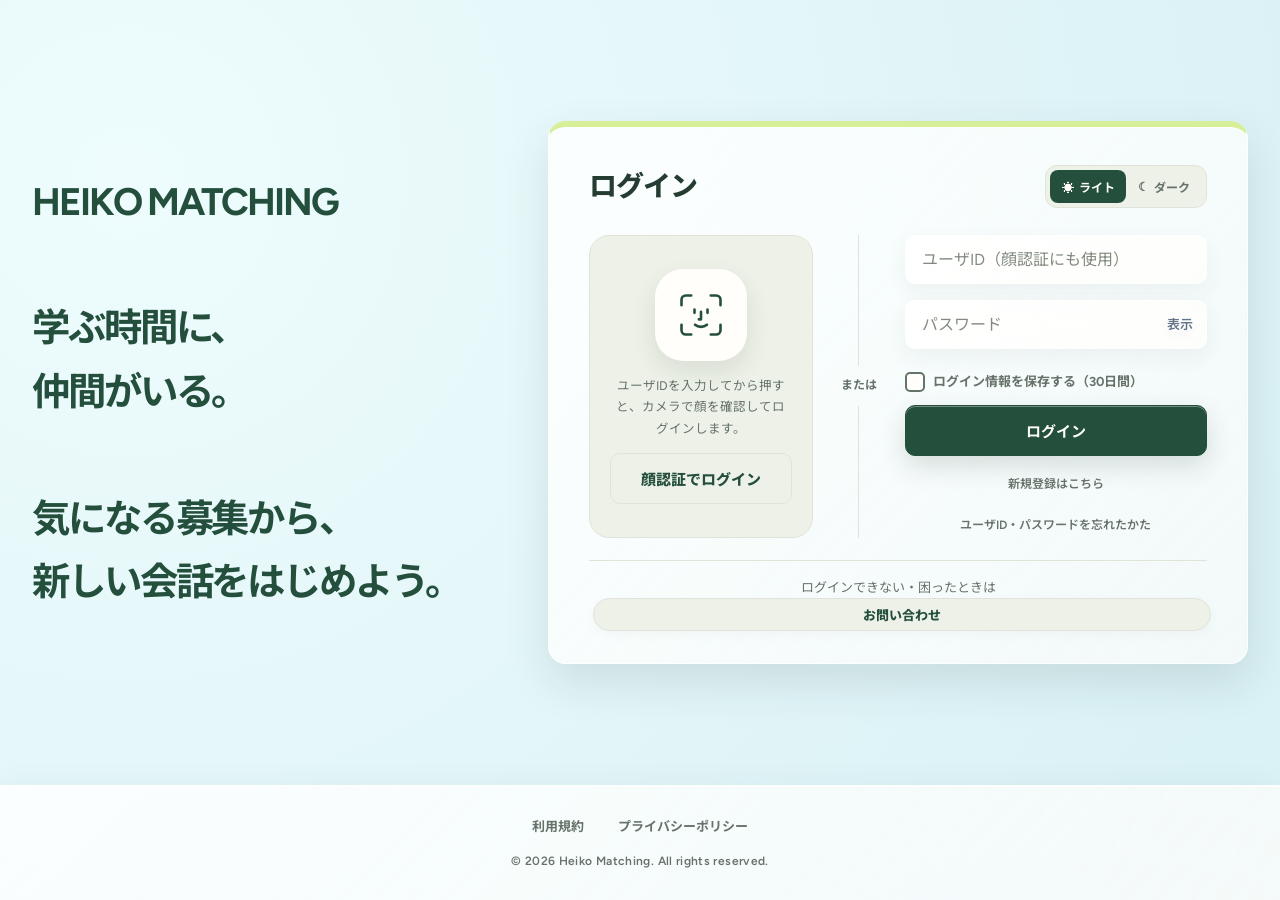
==== commit 0ae5a635: "feat: 先生と管理者の区分を追加" ====
--- a/admin.html
+++ b/admin.html
@@ -452,7 +452,7 @@
     <link rel="preconnect" href="https://fonts.googleapis.com">
     <link rel="preconnect" href="https://fonts.gstatic.com" crossorigin>
     <link rel="stylesheet" href="https://fonts.googleapis.com/css2?family=Figtree:wght@400..800&family=Noto+Sans+JP:wght@400..800&display=swap">
-    <link rel="stylesheet" href="theme.css?v=20261127u">
+    <link rel="stylesheet" href="theme.css?v=20261127w">
     <style>
         /* 管理者ページのレイアウト（色は theme.css と既存の指定をそのまま使う） */
         [data-page="admin"] .container { max-width: 1120px; margin: 28px auto 8px; }
@@ -1078,12 +1078,44 @@
                     const actions = document.createElement("div");
                     actions.className = "row-actions";
                     actions.append(actionButton, resetButton);
+                    const isTeacher = u.grade === "先生";
+                    if (isTeacher || u.isVerified) {
+                        const teacherButton = document.createElement("button");
+                        teacherButton.type = "button";
+                        teacherButton.className = "btn-action-reset";
+                        teacherButton.textContent = isTeacher ? "先生を解除" : "先生にする";
+                        teacherButton.addEventListener("click", () => setTeacher(u.userId, u.name, !isTeacher, teacherButton));
+                        actions.appendChild(teacherButton);
+                    }
                     actionCell.appendChild(actions);
                 }
 
                 tr.append(idCell, nameCell, emailCell, gradeCell, deptCell, statusCell, actionCell);
                 userBody.appendChild(tr);
             });
+        }
+
+        async function setTeacher(targetUserId, targetName, makeTeacher, button) {
+            const message = makeTeacher
+                ? `${targetUserId}（${targetName}）を「先生」にしますか？\n募集や一覧に「先生」と表示されます。本人であることを確かめてから設定してください。`
+                : `${targetUserId}（${targetName}）の「先生」を解除しますか？\n公開中の募集がある場合は削除されます。`;
+            if (!confirm(message)) return;
+            button.disabled = true;
+            try {
+                const result = await postGas({ mode: "adminSetTeacher", adminId: ADMIN_ID, adminToken: adminToken, targetUserId, isTeacher: makeTeacher });
+                if (result.status !== "success") {
+                    // 古い GAS はこの操作を知らず「ログインの有効期限」と返す
+                    const reason = String(result.message || "").includes("ログインの有効期限") ? "GASを新しいバージョンでデプロイしてください" : result.message;
+                    alert("変更できませんでした: " + reason);
+                    return;
+                }
+                alert(makeTeacher ? "「先生」にしました。本人がマイページで学科を確認して保存すると、募集を投稿できます。" : "「先生」を解除しました。");
+                await loadOverview();
+            } catch (error) {
+                alert("通信エラーが発生しました。");
+            } finally {
+                button.disabled = false;
+            }
         }
 
         async function impersonateUser(targetUserId, targetUserName) {
--- a/theme.css
+++ b/theme.css
@@ -1847,3 +1847,8 @@
 .reply-bar-content .reply-quote-body span { -webkit-line-clamp:1; }
 html body button.reply-cancel { flex:0 0 auto; width:34px; height:34px; min-height:34px; margin:0; padding:0; border:0; border-radius:50%; background:transparent; color:var(--ui-muted); box-shadow:none; font-size:20px; cursor:pointer; }
 @media (prefers-reduced-motion:reduce) { .message-row:not(.is-swiping) { transition:none; } .message-row.is-highlighted { animation:none; background:var(--ui-soft); } }
+
+/* ===== 先生（管理者が設定したアカウント） ===== */
+.teacher-hint { margin:0 0 12px; font-size:12px; line-height:1.7; color:var(--ui-muted); text-align:left; }
+html body .user-badge.is-teacher { background:#b45309!important; border-color:#b45309!important; color:#ffffff!important; font-weight:800; }
+html body .user-badge.is-admin { background:#6d28d9!important; border-color:#6d28d9!important; color:#ffffff!important; font-weight:800; }
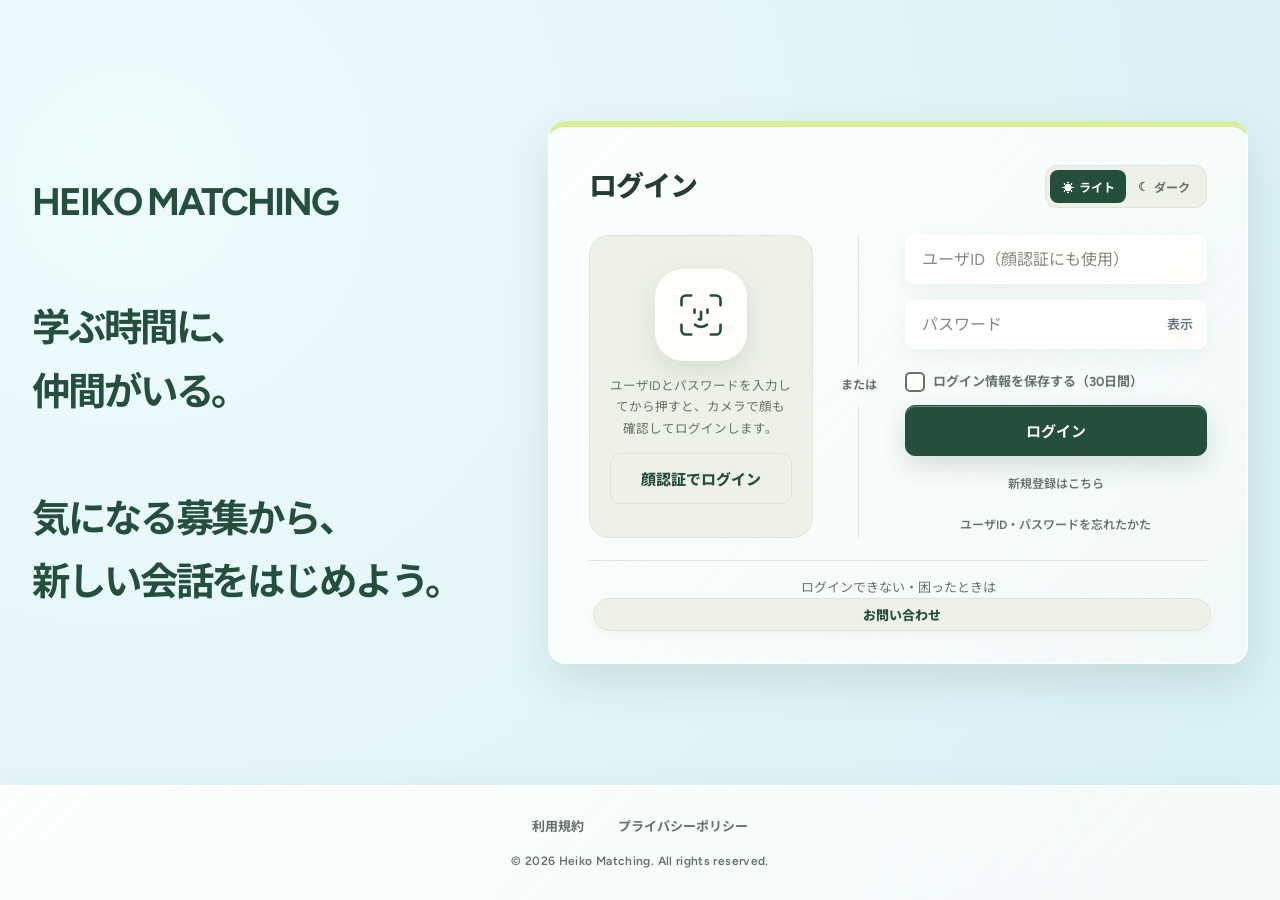
==== commit dde365e0: "feat: 管理者の会話閲覧（理由の記録つき・読み取り専用）" ====
--- a/admin.html
+++ b/admin.html
@@ -452,9 +452,32 @@
     <link rel="preconnect" href="https://fonts.googleapis.com">
     <link rel="preconnect" href="https://fonts.gstatic.com" crossorigin>
     <link rel="stylesheet" href="https://fonts.googleapis.com/css2?family=Figtree:wght@400..800&family=Noto+Sans+JP:wght@400..800&display=swap">
-    <link rel="stylesheet" href="theme.css?v=20261127w">
+    <link rel="stylesheet" href="theme.css?v=20261127x">
     <style>
         /* 管理者ページのレイアウト（色は theme.css と既存の指定をそのまま使う） */
+        .cv-form { display: grid; grid-template-columns: repeat(2, minmax(0, 1fr)); gap: 12px; align-items: end; }
+        .cv-field { display: flex; flex-direction: column; gap: 6px; font-size: 12px; font-weight: 700; color: var(--ui-muted, #64748b); }
+        .cv-field input { min-height: 44px; padding: 9px 12px; font-size: 15px; box-sizing: border-box; width: 100%; }
+        .cv-reason { grid-column: 1 / -1; }
+        #cv-open { justify-self: start; }
+        .cv-status { margin: 10px 0 0; font-size: 13px; font-weight: 700; color: var(--ui-muted, #64748b); }
+        .cv-status:empty { display: none; }
+        .cv-viewer { margin-top: 14px; border: 1px solid var(--ui-line, #e2e8f0); border-radius: 14px; overflow: hidden; }
+        .cv-viewer[hidden] { display: none; }
+        .cv-viewer-head { display: flex; justify-content: space-between; align-items: center; gap: 10px; padding: 10px 14px; border-bottom: 1px solid var(--ui-line, #e2e8f0); }
+        .cv-list { list-style: none; margin: 0; padding: 14px; display: flex; flex-direction: column; gap: 10px; max-height: 60vh; overflow-y: auto; overscroll-behavior: contain; }
+        .cv-message { max-width: 82%; padding: 9px 12px; border-radius: 12px; border: 1px solid var(--ui-line, #e2e8f0); overflow-wrap: anywhere; }
+        .cv-message.is-a { align-self: flex-start; }
+        .cv-message.is-b { align-self: flex-end; background: var(--ui-soft, #f1f5f9); }
+        .cv-message small { display: block; font-size: 11px; color: var(--ui-muted, #64748b); }
+        .cv-message p { margin: 4px 0 0; font-size: 14px; line-height: 1.6; white-space: pre-wrap; }
+        .cv-message .cv-original { padding-top: 6px; border-top: 1px dashed var(--ui-line, #e2e8f0); color: #b45309; }
+        .cv-message a { display: inline-block; margin: 6px 10px 0 0; font-size: 13px; font-weight: 700; color: var(--ui-green, #0f766e); }
+        .cv-logs { margin-top: 14px; font-size: 13px; }
+        .cv-logs summary { cursor: pointer; font-weight: 700; }
+        .cv-logs ul { margin: 8px 0 0; padding-left: 18px; line-height: 1.8; overflow-wrap: anywhere; }
+        .report-status-cell .btn-action-reset { margin-top: 6px; }
+        @media (max-width: 600px) { .cv-form { grid-template-columns: minmax(0, 1fr); } .cv-message { max-width: 94%; } }
         [data-page="admin"] .container { max-width: 1120px; margin: 28px auto 8px; }
 
         [data-page="admin"] .page-title-bar {
@@ -784,6 +807,33 @@
                 </div>
             </section>
 
+            <section class="panel" id="conversation-panel" aria-labelledby="conversation-title">
+                <div class="panel-head">
+                    <div>
+                        <h2 id="conversation-title">💬 会話の確認</h2>
+                        <p class="panel-note">通報への対応や安全の確認など、必要な場合だけ使ってください。読むだけで、相手の画面に既読は付きません。誰の会話を、いつ、なぜ見たかが記録されます。</p>
+                    </div>
+                </div>
+                <div class="cv-form">
+                    <label class="cv-field">利用者A<select id="cv-user-a"></select></label>
+                    <label class="cv-field">利用者B<select id="cv-user-b"></select></label>
+                    <label class="cv-field cv-reason">閲覧の理由<input id="cv-reason" type="text" maxlength="300" placeholder="例：嫌がらせの通報を確認するため" autocomplete="off"></label>
+                    <button type="button" class="btn-reload" id="cv-open" onclick="openConversation()">会話を表示</button>
+                </div>
+                <p class="cv-status" id="cv-status" aria-live="polite"></p>
+                <div class="cv-viewer" id="cv-viewer" hidden>
+                    <div class="cv-viewer-head">
+                        <strong id="cv-title"></strong>
+                        <button type="button" class="se-sub-button" onclick="closeConversation()" data-no-busy>閉じる</button>
+                    </div>
+                    <ol class="cv-list" id="cv-list"></ol>
+                </div>
+                <details class="cv-logs" id="cv-logs" ontoggle="if (this.open) loadViewLogs()">
+                    <summary>閲覧の記録（新しい順に30件）</summary>
+                    <ul id="cv-log-list"></ul>
+                </details>
+            </section>
+
             <section class="panel" aria-labelledby="contact-title">
                 <div class="panel-head">
                     <div>
@@ -1006,7 +1056,135 @@
             if (countEl) countEl.innerText = Number.isFinite(Number(count)) ? Number(count) : 0;
         }
 
+        // ---------- 会話の確認 ----------
+        function setConversationUsers(users) {
+            ["cv-user-a", "cv-user-b"].forEach(id => {
+                const select = document.getElementById(id);
+                const selected = select.value;
+                select.textContent = "";
+                select.add(new Option("選んでください", ""));
+                users.filter(u => u.userId !== ADMIN_ID).forEach(u => select.add(new Option(`${u.userId}（${u.name}）`, u.userId)));
+                if (selected) selectConversationUser(select, selected);
+            });
+        }
+
+        function selectConversationUser(select, userId) {
+            // 一覧にいない人（削除されたアカウントなど）も、控えや記録を確認できるようにする
+            if (!Array.from(select.options).some(option => option.value === userId)) select.add(new Option(`${userId}（一覧にいないユーザー）`, userId));
+            select.value = userId;
+        }
+
+        function prepareConversation(userA, userB, reason) {
+            closeConversation();
+            selectConversationUser(document.getElementById("cv-user-a"), userA);
+            selectConversationUser(document.getElementById("cv-user-b"), userB);
+            const reasonInput = document.getElementById("cv-reason");
+            reasonInput.value = reason.slice(0, 300);
+            document.getElementById("cv-status").textContent = "内容を確認して「会話を表示」を押してください。";
+            document.getElementById("conversation-panel").scrollIntoView({ block: "start", behavior: "smooth" });
+        }
+
+        function closeConversation() {
+            // 閉じたら、画面の中にも内容を残さない
+            document.getElementById("cv-list").textContent = "";
+            document.getElementById("cv-title").textContent = "";
+            document.getElementById("cv-viewer").hidden = true;
+            document.getElementById("cv-status").textContent = "";
+        }
+        window.addEventListener("pagehide", closeConversation);
+
+        // 古い GAS はこの操作を知らず「ログインの有効期限」と返す
+        function conversationError(message) {
+            return String(message || "").includes("ログインの有効期限") ? "GASを新しいバージョンでデプロイしてください" : (message || "取得できませんでした");
+        }
+
+        async function openConversation() {
+            const userA = document.getElementById("cv-user-a").value;
+            const userB = document.getElementById("cv-user-b").value;
+            const reason = document.getElementById("cv-reason").value.trim();
+            const status = document.getElementById("cv-status");
+            if (!userA || !userB || userA === userB) { status.textContent = "確認する2人の利用者を選んでください。"; return; }
+            if (reason.length < 5) { status.textContent = "閲覧の理由を5文字以上で入力してください。"; return; }
+            if (!confirm(`${userA} さんと ${userB} さんの会話を表示します。\nこの閲覧は理由とともに記録されます。よろしいですか？`)) return;
+            closeConversation();
+            const button = document.getElementById("cv-open");
+            button.disabled = true;
+            status.textContent = "読み込み中…";
+            try {
+                const result = await postGas({ mode: "adminViewConversation", adminId: ADMIN_ID, adminToken: adminToken, userA, userB, reason }, 45000);
+                if (result.status !== "success") { status.textContent = conversationError(result.message); return; }
+                renderConversation(result.message);
+                if (document.getElementById("cv-logs").open) loadViewLogs();
+            } catch (error) {
+                status.textContent = "通信エラーが発生しました。";
+            } finally {
+                button.disabled = false;
+            }
+        }
+
+        // 利用者が入力した内容は、すべて文字として表示する（textContent）
+        function renderConversation(data) {
+            const list = document.getElementById("cv-list");
+            list.textContent = "";
+            const warnings = [];
+            if (data.firebase === "failed") warnings.push("⚠️ Firebaseの会話を取得できませんでした。文字のメッセージの多くが表示されていない可能性があります。");
+            if (data.total > data.messages.length) warnings.push(`新しい順で${data.messages.length}件を表示しています（全${data.total}件）。`);
+            if (!data.messages.length) warnings.push("表示できるメッセージはありません。");
+            document.getElementById("cv-status").textContent = warnings.join(" ");
+            document.getElementById("cv-title").textContent = `${data.userA} と ${data.userB} の会話（${data.messages.length}件）`;
+            data.messages.forEach(message => {
+                const item = document.createElement("li");
+                item.className = "cv-message " + (message.from === data.userA ? "is-a" : "is-b");
+                const meta = document.createElement("small");
+                const time = message.sentAt ? new Date(message.sentAt).toLocaleString("ja-JP") : "日時不明";
+                const notes = [message.isUnsent ? "送信取り消し" : "", message.onlyInBackup ? "控えにだけ残る分" : ""].filter(Boolean);
+                meta.textContent = `${message.from}・${time}${notes.length ? "・" + notes.join("・") : ""}`;
+                item.appendChild(meta);
+                const body = document.createElement("p");
+                body.textContent = message.text;
+                if (message.text) item.appendChild(body);
+                if (message.originalText) {
+                    const original = document.createElement("p");
+                    original.className = "cv-original";
+                    original.textContent = `取り消す前の本文（控え）：${message.originalText}`;
+                    item.appendChild(original);
+                }
+                (message.attachments || []).forEach((url, index) => {
+                    if (typeof url !== "string" || !url.startsWith("https://drive.google.com/")) return;
+                    const link = document.createElement("a");
+                    link.href = url;
+                    link.target = "_blank";
+                    link.rel = "noopener noreferrer";
+                    link.textContent = `画像${index + 1}を開く`;
+                    item.appendChild(link);
+                });
+                list.appendChild(item);
+            });
+            document.getElementById("cv-viewer").hidden = false;
+            list.scrollTop = list.scrollHeight;
+        }
+
+        async function loadViewLogs() {
+            const list = document.getElementById("cv-log-list");
+            const show = text => { list.textContent = ""; const item = document.createElement("li"); item.textContent = text; list.appendChild(item); };
+            show("読み込み中…");
+            try {
+                const result = await postGas({ mode: "adminGetViewLogs", adminId: ADMIN_ID, adminToken: adminToken });
+                if (result.status !== "success") { show(conversationError(result.message)); return; }
+                if (!result.message.length) { show("閲覧の記録はありません。"); return; }
+                list.textContent = "";
+                result.message.forEach(log => {
+                    const item = document.createElement("li");
+                    item.textContent = `${new Date(log.viewedAt).toLocaleString("ja-JP")}｜${log.userA} と ${log.userB}｜${log.count}件｜${log.reason}`;
+                    list.appendChild(item);
+                });
+            } catch (error) {
+                show("通信エラーが発生しました。");
+            }
+        }
+
         function renderUsers(users) {
+            setConversationUsers(users);
             const userBody = document.getElementById("user-table-body");
             userBody.innerHTML = "";
 
@@ -1299,6 +1477,15 @@
                 });
                 select.addEventListener("change", () => updateReportStatus(String(report.reportId || ""), select.value));
                 tr.querySelector(".report-status-cell").appendChild(select);
+                if (report.reporterId && report.targetUserId && report.reporterId !== report.targetUserId) {
+                    const viewButton = document.createElement("button");
+                    viewButton.type = "button";
+                    viewButton.className = "btn-action-reset";
+                    viewButton.textContent = "会話を確認";
+                    viewButton.setAttribute("data-no-busy", "");
+                    viewButton.addEventListener("click", () => prepareConversation(String(report.reporterId), String(report.targetUserId), `通報（${report.reason}）の確認`));
+                    tr.querySelector(".report-status-cell").appendChild(viewButton);
+                }
 
                 body.appendChild(tr);
             });
--- a/theme.css
+++ b/theme.css
@@ -1852,3 +1852,4 @@
 .teacher-hint { margin:0 0 12px; font-size:12px; line-height:1.7; color:var(--ui-muted); text-align:left; }
 html body .user-badge.is-teacher { background:#b45309!important; border-color:#b45309!important; color:#ffffff!important; font-weight:800; }
 html body .user-badge.is-admin { background:#6d28d9!important; border-color:#6d28d9!important; color:#ffffff!important; font-weight:800; }
+.btn-update-face[hidden] { display:none!important; }
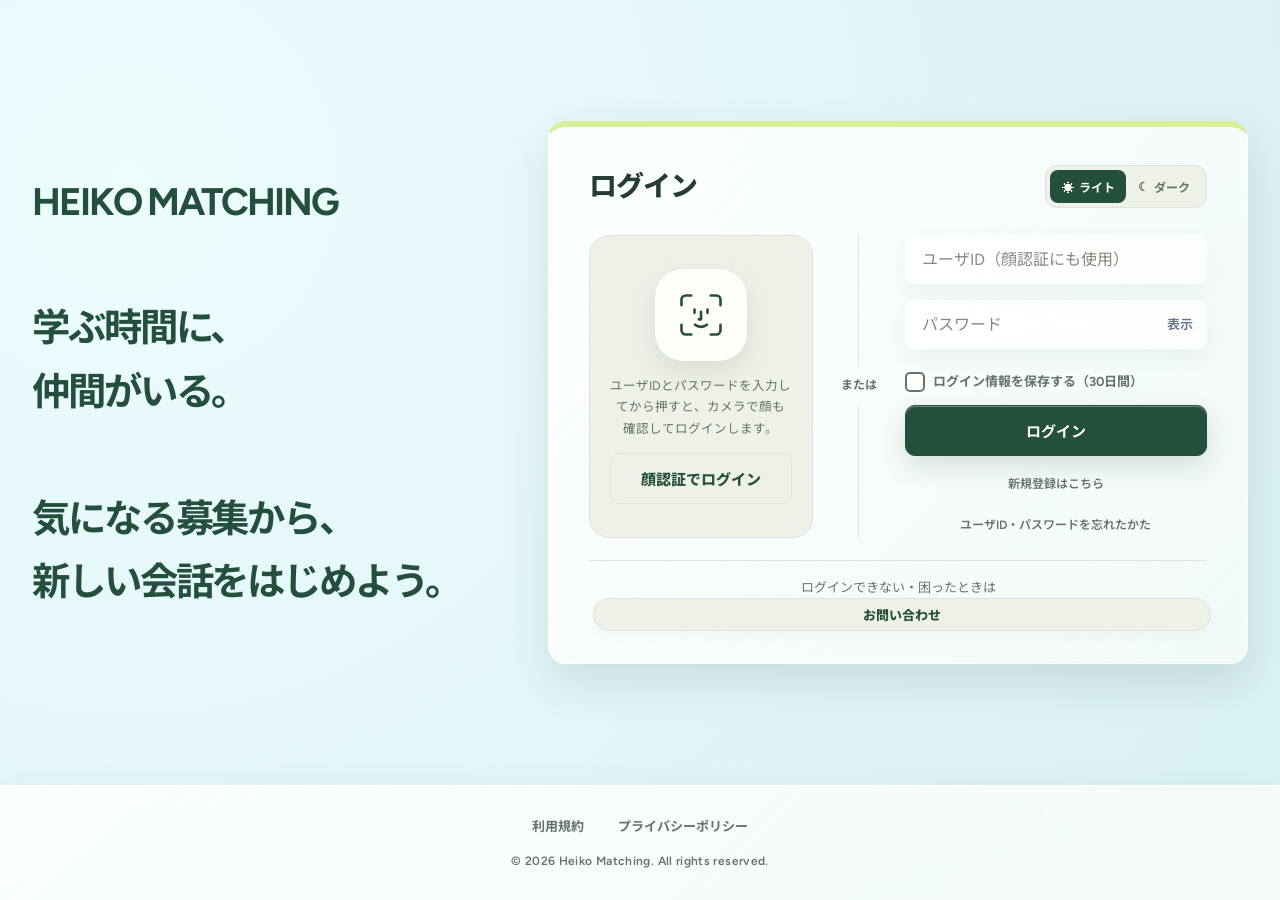
==== commit 1cf9483b: "feat: 新規登録で利用規約とプライバシーポリシーの確認と同意を必須化" ====
--- a/admin.html
+++ b/admin.html
@@ -452,9 +452,17 @@
     <link rel="preconnect" href="https://fonts.googleapis.com">
     <link rel="preconnect" href="https://fonts.gstatic.com" crossorigin>
     <link rel="stylesheet" href="https://fonts.googleapis.com/css2?family=Figtree:wght@400..800&family=Noto+Sans+JP:wght@400..800&display=swap">
-    <link rel="stylesheet" href="theme.css?v=20261127x">
+    <link rel="stylesheet" href="theme.css?v=20261128b">
     <style>
         /* 管理者ページのレイアウト（色は theme.css と既存の指定をそのまま使う） */
+        .news-form { display: flex; flex-direction: column; gap: 12px; align-items: flex-start; }
+        .news-form .cv-field { width: 100%; }
+        .news-form textarea { width: 100%; box-sizing: border-box; padding: 10px 12px; font-size: 15px; line-height: 1.7; resize: vertical; }
+        .news-admin-list { list-style: none; margin: 16px 0 0; padding: 0; display: flex; flex-direction: column; gap: 10px; font-size: 13px; }
+        .news-admin-list li { display: flex; justify-content: space-between; gap: 12px; align-items: flex-start; padding: 12px 14px; border: 1px solid var(--ui-line, #e2e8f0); border-radius: 12px; }
+        .news-admin-list li > div { min-width: 0; overflow-wrap: anywhere; }
+        .news-admin-list small { display: block; color: var(--ui-muted, #64748b); }
+        .news-admin-list p { margin: 6px 0 0; white-space: pre-wrap; line-height: 1.7; }
         .cv-form { display: grid; grid-template-columns: repeat(2, minmax(0, 1fr)); gap: 12px; align-items: end; }
         .cv-field { display: flex; flex-direction: column; gap: 6px; font-size: 12px; font-weight: 700; color: var(--ui-muted, #64748b); }
         .cv-field input { min-height: 44px; padding: 9px 12px; font-size: 15px; box-sizing: border-box; width: 100%; }
@@ -681,7 +689,7 @@
             [data-page="admin"] .table-wrap { margin: 0 -16px; padding: 0 16px; }
         }
     </style>
-    <script src="ui.js?v=20261127u"></script>
+    <script src="ui.js?v=20261128a"></script>
     <script src="online.js?v=20260917b" defer></script>
 </head>
 
@@ -805,6 +813,29 @@
                         <tbody id="report-table-body" data-skeleton="rows" data-count="3" data-columns="5"></tbody>
                     </table>
                 </div>
+            </section>
+
+            <section class="panel" aria-labelledby="news-admin-title">
+                <div class="panel-head">
+                    <div>
+                        <h2 id="news-admin-title">📢 お知らせ配信</h2>
+                        <p class="panel-note">配信すると、選んだ対象の人のホームのベルに届き、次にホームを開いたときに画面にも表示されます。個人が分かる情報は書かないでください。</p>
+                    </div>
+                    <span class="panel-count" id="news-count">--</span>
+                </div>
+                <div class="news-form">
+                    <label class="cv-field">配信する対象
+                        <select id="news-form-audience">
+                            <option value="all">全員</option>
+                            <option value="teacher">先生のみ</option>
+                        </select>
+                    </label>
+                    <label class="cv-field">タイトル（60文字まで）<input id="news-form-title" type="text" maxlength="60" placeholder="例：メンテナンスのお知らせ" autocomplete="off"></label>
+                    <label class="cv-field">本文（1000文字まで）<textarea id="news-form-body" rows="5" maxlength="1000" placeholder="利用者に伝えたい内容を入力してください"></textarea></label>
+                    <button type="button" class="btn-reload" id="news-publish" onclick="publishAnnouncement()">配信する</button>
+                    <p class="cv-status" id="news-status" aria-live="polite"></p>
+                </div>
+                <ul class="news-admin-list" id="news-admin-list"></ul>
             </section>
 
             <section class="panel" id="conversation-panel" aria-labelledby="conversation-title">
@@ -1041,6 +1072,7 @@
                     updateOnlineCount(result.message.onlineCount);
                     await loadReports(silent);
                     loadContacts();
+                    loadAdminAnnouncements();
                 } else if (!silent) {
                     alert("取得失敗: " + result.message);
                 }
@@ -1054,6 +1086,86 @@
         function updateOnlineCount(count) {
             const countEl = document.getElementById("online-user-count");
             if (countEl) countEl.innerText = Number.isFinite(Number(count)) ? Number(count) : 0;
+        }
+
+        // ---------- お知らせ配信 ----------
+        let teacherCount = null; // 「先生」に設定されている人数（一覧を読み込むまでは分からない）
+        async function loadAdminAnnouncements() {
+            const list = document.getElementById("news-admin-list");
+            const show = text => { list.textContent = ""; const item = document.createElement("li"); item.textContent = text; list.appendChild(item); };
+            try {
+                const result = await postGas({ mode: "adminGetAnnouncements", adminId: ADMIN_ID, adminToken: adminToken });
+                if (result.status !== "success") { show(conversationError(result.message)); setPanelCount("news-count", "--"); return; }
+                setPanelCount("news-count", `公開中 ${result.message.length}件`);
+                if (!result.message.length) { show("配信中のお知らせはありません。"); return; }
+                list.textContent = "";
+                result.message.forEach(news => {
+                    const item = document.createElement("li");
+                    const text = document.createElement("div");
+                    const title = document.createElement("strong");
+                    title.textContent = `${news.audience === "先生" ? "【先生のみ】" : ""}${news.title}`;
+                    const date = document.createElement("small");
+                    date.textContent = new Date(news.time).toLocaleString("ja-JP");
+                    const body = document.createElement("p");
+                    body.textContent = news.body;
+                    text.append(title, date, body);
+                    const button = document.createElement("button");
+                    button.type = "button";
+                    button.className = "btn-action-delete";
+                    button.textContent = "取り下げる";
+                    button.addEventListener("click", () => removeAnnouncement(news, button));
+                    item.append(text, button);
+                    list.appendChild(item);
+                });
+            } catch (error) {
+                show("通信エラーが発生しました。");
+            }
+        }
+
+        async function publishAnnouncement() {
+            const titleInput = document.getElementById("news-form-title");
+            const bodyInput = document.getElementById("news-form-body");
+            const status = document.getElementById("news-status");
+            const title = titleInput.value.trim();
+            const body = bodyInput.value.trim();
+            if (!title || !body) { status.textContent = "タイトルと本文を入力してください。"; return; }
+            const toTeachers = document.getElementById("news-form-audience").value === "teacher";
+            if (toTeachers && teacherCount === 0) { status.textContent = "「先生」に設定されたユーザーがいません。ユーザー管理で「先生にする」を押してから配信してください。"; return; }
+            const target = toTeachers ? `先生のみ（${teacherCount === null ? "人数は未確認" : `${teacherCount}人`}）` : "全員";
+            if (!confirm(`次のお知らせを【${target}】に配信します。よろしいですか？\n\n【${title}】\n${body}`)) return;
+            const button = document.getElementById("news-publish");
+            button.disabled = true;
+            status.textContent = "配信しています…";
+            try {
+                const result = await postGas({ mode: toTeachers ? "adminPublishTeacherAnnouncement" : "adminPublishAnnouncement", adminId: ADMIN_ID, adminToken: adminToken, title, body });
+                if (result.status !== "success") { status.textContent = "配信できませんでした：" + conversationError(result.message); return; }
+                titleInput.value = "";
+                bodyInput.value = "";
+                status.textContent = `${target}に配信しました。`;
+                // 次の配信で対象を間違えないように、全員に戻す
+                document.getElementById("news-form-audience").value = "all";
+                await loadAdminAnnouncements();
+            } catch (error) {
+                // 通信が切れても配信できている場合があるので、一覧で確かめてもらう
+                status.textContent = "通信エラーが発生しました。下の一覧で配信されたかを確認してください。";
+                loadAdminAnnouncements();
+            } finally {
+                button.disabled = false;
+            }
+        }
+
+        async function removeAnnouncement(news, button) {
+            if (!confirm(`「${news.title}」を取り下げますか？\n利用者の画面に表示されなくなります。すでに読まれた内容は取り消せません。`)) return;
+            button.disabled = true;
+            try {
+                const result = await postGas({ mode: "adminDeleteAnnouncement", adminId: ADMIN_ID, adminToken: adminToken, announcementId: news.id });
+                if (result.status !== "success") alert("取り下げできませんでした: " + result.message);
+                await loadAdminAnnouncements();
+            } catch (error) {
+                alert("通信エラーが発生しました。");
+            } finally {
+                button.disabled = false;
+            }
         }
 
         // ---------- 会話の確認 ----------
@@ -1185,6 +1297,7 @@
 
         function renderUsers(users) {
             setConversationUsers(users);
+            teacherCount = users.filter(u => u.grade === "先生").length;
             const userBody = document.getElementById("user-table-body");
             userBody.innerHTML = "";
 
--- a/theme.css
+++ b/theme.css
@@ -1853,3 +1853,64 @@
 html body .user-badge.is-teacher { background:#b45309!important; border-color:#b45309!important; color:#ffffff!important; font-weight:800; }
 html body .user-badge.is-admin { background:#6d28d9!important; border-color:#6d28d9!important; color:#ffffff!important; font-weight:800; }
 .btn-update-face[hidden] { display:none!important; }
+
+/* ===== 運営からのお知らせ ===== */
+html body .navbar button.heiko-bell { position:relative; display:inline-grid; place-items:center; flex:0 0 auto; cursor:pointer; }
+.heiko-bell svg { width:22px; height:22px; }
+.heiko-bell-badge { position:absolute; top:2px; right:1px; min-width:17px; height:17px; padding:0 4px; box-sizing:border-box; display:grid; place-items:center; border-radius:999px; background:#ef4444; color:#ffffff; font-size:10px; font-weight:800; line-height:1; }
+.heiko-bell-badge[hidden] { display:none; }
+@media (min-width:769px) and (min-aspect-ratio:1/1) {
+ html body .navbar > button.heiko-bell.heiko-bell { position:absolute; top:22px; right:10px; width:38px!important; min-width:0!important; height:38px!important; min-height:0!important; margin:0!important; padding:0!important; border:1px solid var(--ui-line)!important; border-radius:50%!important; background:var(--ui-paper)!important; color:var(--ui-ink)!important; box-shadow:none!important; }
+}
+/* アイコンだけの細いメニューでは、ロゴの下に置く */
+@media (min-width:769px) and (max-width:1199px) and (min-aspect-ratio:1/1) {
+ body:has(> .navbar > .heiko-bell) .navbar > .logo { margin-bottom:12px!important; }
+ html body .navbar > button.heiko-bell.heiko-bell { position:relative; order:1; top:0; right:0; align-self:center; margin:0 0 16px!important; }
+}
+.heiko-tour-body { max-height:42vh; overflow-y:auto; overflow-wrap:anywhere; }
+.news-dialog { width:min(560px, calc(100vw - 32px)); max-height:calc(100dvh - 48px); padding:0; border:1px solid var(--ui-line); border-radius:20px; background:var(--ui-paper); color:var(--ui-ink); box-shadow:0 30px 80px rgba(0,0,0,.3); overflow:hidden; }
+.news-dialog[open] { display:flex; flex-direction:column; }
+.news-dialog::backdrop { background:rgba(10,20,30,.55); }
+.news-head { display:flex; align-items:center; justify-content:space-between; gap:12px; padding:16px 20px; border-bottom:1px solid var(--ui-line); }
+.news-head h2 { margin:0; font-size:17px; font-weight:800; }
+html body .news-dialog button.news-close { width:36px; height:36px; min-height:36px; margin:0; padding:0; border:0; border-radius:50%; background:var(--ui-soft); color:var(--ui-ink); box-shadow:none; font-size:20px; cursor:pointer; }
+.news-list { list-style:none; margin:0; padding:14px 20px 20px; overflow-y:auto; overscroll-behavior:contain; display:flex; flex-direction:column; gap:12px; }
+.news-item { padding:12px 14px; border:1px solid var(--ui-line); border-radius:12px; }
+.news-item.is-new { border-color:var(--ui-green); background:var(--ui-soft); }
+.news-item small { font-size:11px; font-weight:700; color:var(--ui-muted); }
+.news-item h3 { margin:4px 0 6px; font-size:15px; font-weight:800; overflow-wrap:anywhere; }
+.news-item p { margin:0; font-size:14px; line-height:1.8; white-space:pre-wrap; overflow-wrap:anywhere; }
+.news-empty { padding:20px 0; text-align:center; color:var(--ui-muted); font-size:14px; }
+
+/* ===== 新規登録：利用規約とプライバシーポリシーの確認 ===== */
+.terms-agreement { margin:4px 0 14px; padding:12px 14px 14px; border:1px solid var(--ui-line); border-radius:14px; text-align:left; display:flex; flex-direction:column; gap:8px; min-width:0; }
+.terms-agreement legend { padding:0 6px; font-size:12px; font-weight:800; color:var(--ui-muted); }
+html body .terms-agreement button.terms-open { display:flex; align-items:center; justify-content:space-between; gap:10px; width:100%; min-height:44px; margin:0; padding:9px 12px; border:1px solid var(--ui-line); border-radius:10px; background:var(--ui-soft); color:var(--ui-ink); box-shadow:none; font-size:14px; font-weight:700; text-align:left; cursor:pointer; }
+.terms-open .terms-state { flex:0 0 auto; padding:2px 8px; border-radius:999px; border:1px solid var(--ui-line); color:var(--ui-muted); font-size:11px; }
+.terms-open.is-confirmed .terms-state { background:#16a34a; border-color:#16a34a; color:#ffffff; }
+html body .terms-agreement label.terms-check { display:flex; align-items:flex-start; gap:10px; margin:4px 0 0; font-size:14px; font-weight:700; line-height:1.6; color:var(--ui-ink); cursor:pointer; }
+html body .terms-check input { flex:0 0 auto; width:20px; height:20px; margin:2px 0 0; accent-color:#059669; }
+html body .terms-check:has(input:disabled) { opacity:.55; cursor:not-allowed; }
+.terms-hint { margin:0; font-size:12px; line-height:1.6; color:var(--ui-muted); }
+.terms-hint[hidden] { display:none; }
+.terms-dialog { width:min(720px, calc(100vw - 24px)); height:min(80dvh, 760px); max-height:calc(100dvh - 24px); padding:0; border:1px solid var(--ui-line); border-radius:20px; background:var(--ui-paper); color:var(--ui-ink); box-shadow:0 30px 80px rgba(0,0,0,.3); overflow:hidden; }
+.terms-dialog[open] { display:flex; flex-direction:column; }
+.terms-dialog::backdrop { background:rgba(10,20,30,.6); }
+.terms-dialog-head { display:flex; align-items:center; justify-content:space-between; gap:12px; padding:14px 18px; border-bottom:1px solid var(--ui-line); }
+.terms-dialog-head h2 { margin:0; font-size:17px; font-weight:800; }
+html body .terms-dialog button.terms-close { width:36px; height:36px; min-height:36px; margin:0; padding:0; border:0; border-radius:50%; background:var(--ui-soft); color:var(--ui-ink); box-shadow:none; font-size:20px; cursor:pointer; }
+.terms-dialog-body { flex:1 1 auto; min-height:0; overflow-y:auto; overscroll-behavior:contain; padding:6px 18px 18px; text-align:left; font-size:14px; line-height:1.8; overflow-wrap:anywhere; }
+.terms-dialog-body h2 { margin:22px 0 6px; padding:0; border:0; background:transparent; font-size:15px; font-weight:800; color:var(--ui-ink); }
+.terms-dialog-body :is(p, li) { margin:6px 0; font-size:14px; color:var(--ui-ink); text-align:left; }
+.terms-dialog-body ul { margin:6px 0; padding-left:20px; }
+.terms-fallback-link { display:block; margin-top:12px; font-weight:800; color:var(--ui-green); }
+.terms-dialog-foot { display:flex; flex-wrap:wrap; align-items:center; justify-content:space-between; gap:10px; padding:12px 18px calc(12px + env(safe-area-inset-bottom)); border-top:1px solid var(--ui-line); }
+.terms-dialog-foot p { flex:1 1 200px; margin:0; font-size:12px; line-height:1.6; color:var(--ui-muted); }
+html body .terms-dialog button.terms-confirm { flex:0 0 auto; min-height:44px; margin:0; padding:10px 22px; border:0; border-radius:12px; background:#059669; color:#ffffff; box-shadow:none; font-size:15px; font-weight:800; cursor:pointer; }
+html body .terms-dialog button.terms-confirm:disabled { opacity:.4; cursor:not-allowed; }
+/* 共通の入力欄の指定でチェックの印が隠れるため、印は自分で描く */
+html body .terms-check input#terms-agree { -webkit-appearance:none!important; appearance:none!important; position:relative; width:22px!important; height:22px!important; min-height:0!important; padding:0!important; border:2px solid var(--ui-muted)!important; border-radius:6px!important; background:var(--ui-paper)!important; box-shadow:none!important; cursor:pointer; }
+html body .terms-check input#terms-agree:checked { background:#059669!important; border-color:#059669!important; }
+html body .terms-check input#terms-agree:checked::after { content:""; position:absolute; left:6px; top:2px; width:5px; height:11px; border-right:3px solid #ffffff; border-bottom:3px solid #ffffff; transform:rotate(45deg); }
+html body .terms-check input#terms-agree:focus-visible { outline:3px solid var(--ui-green); outline-offset:2px; }
+html body .terms-check input#terms-agree:disabled { cursor:not-allowed; }
